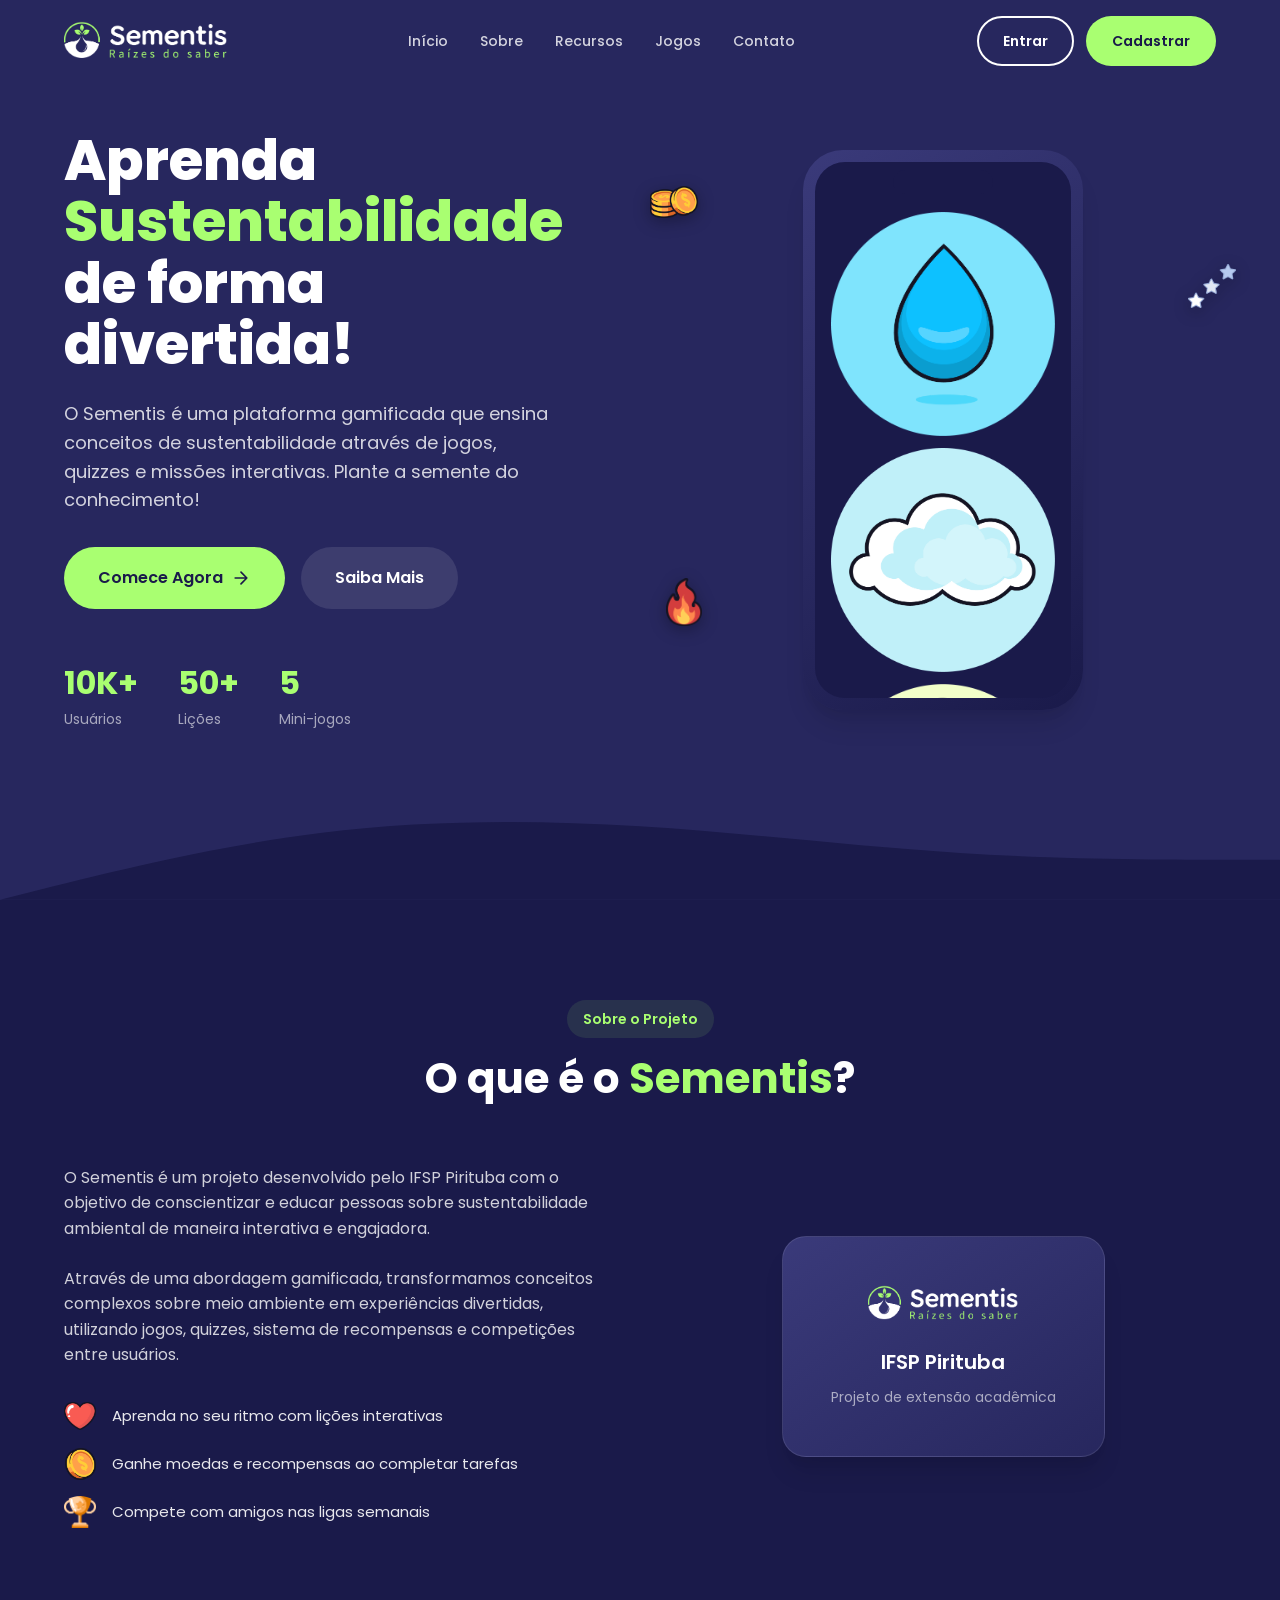
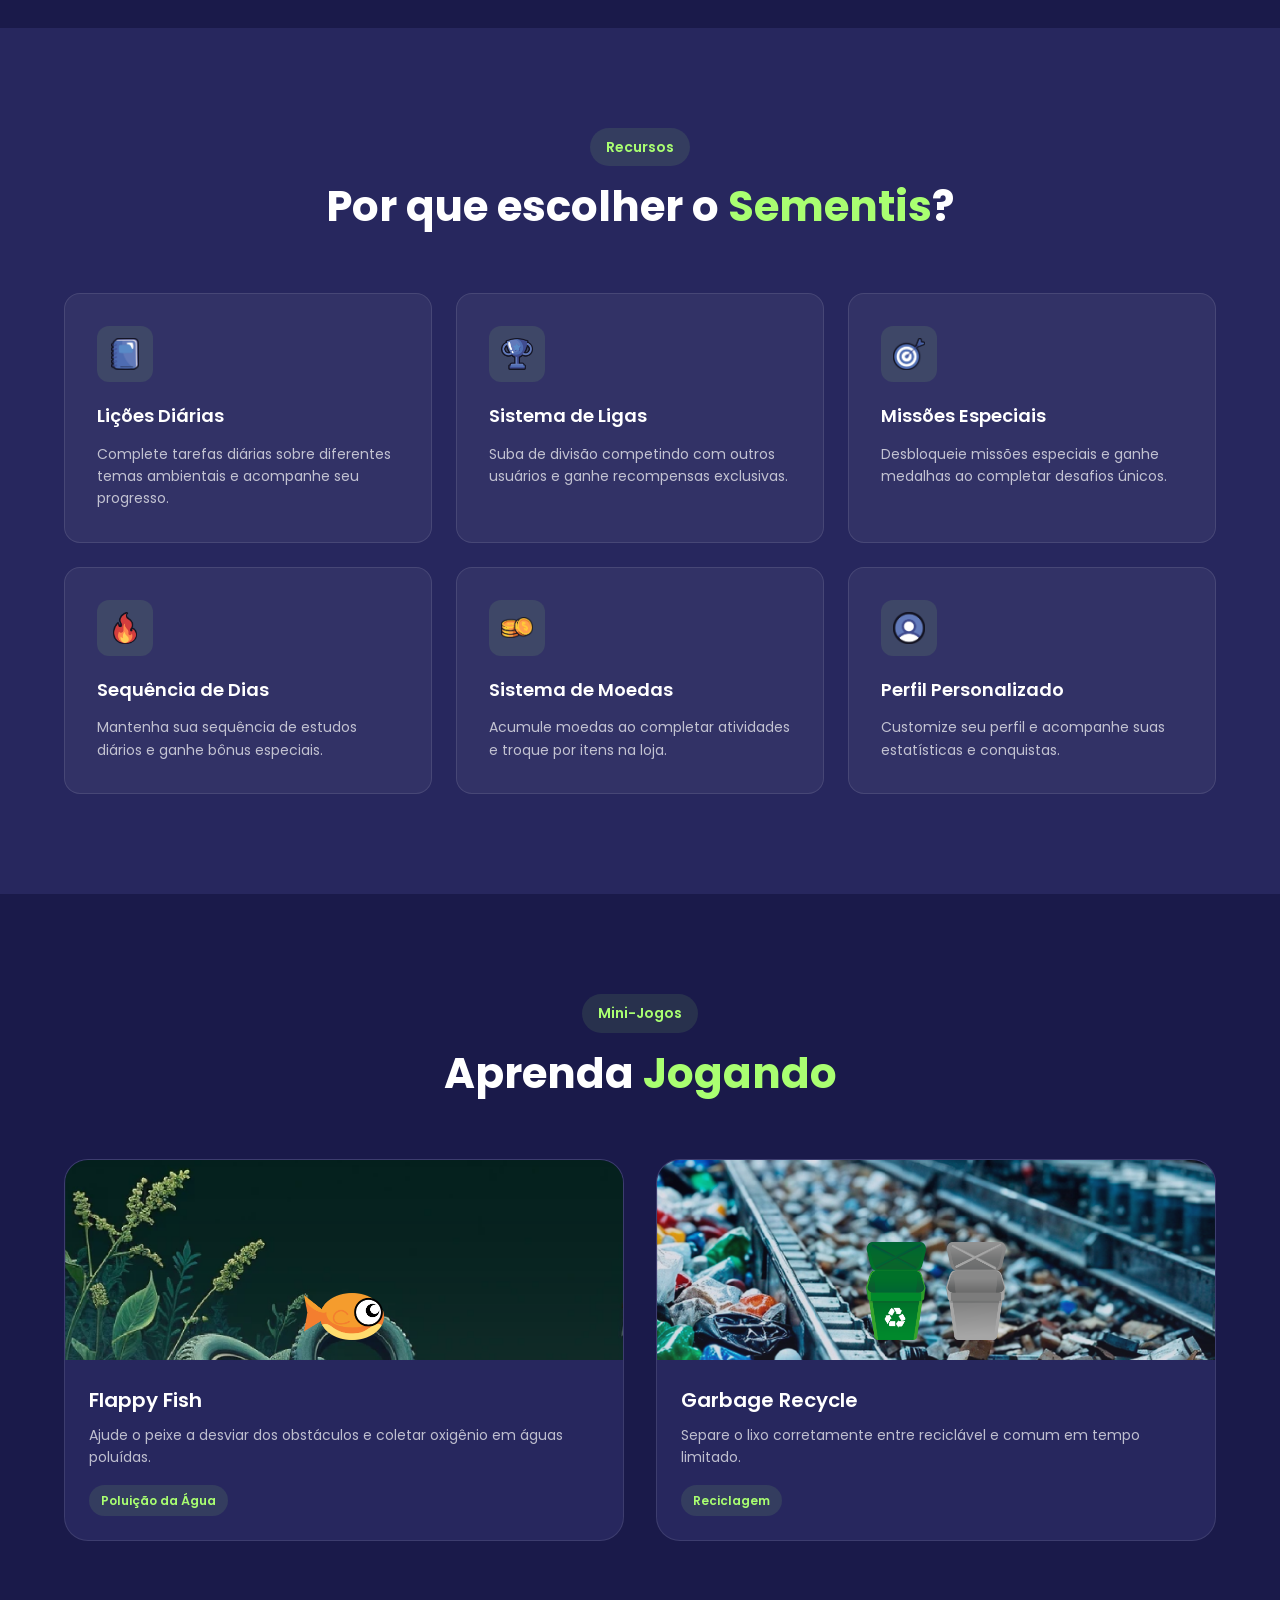
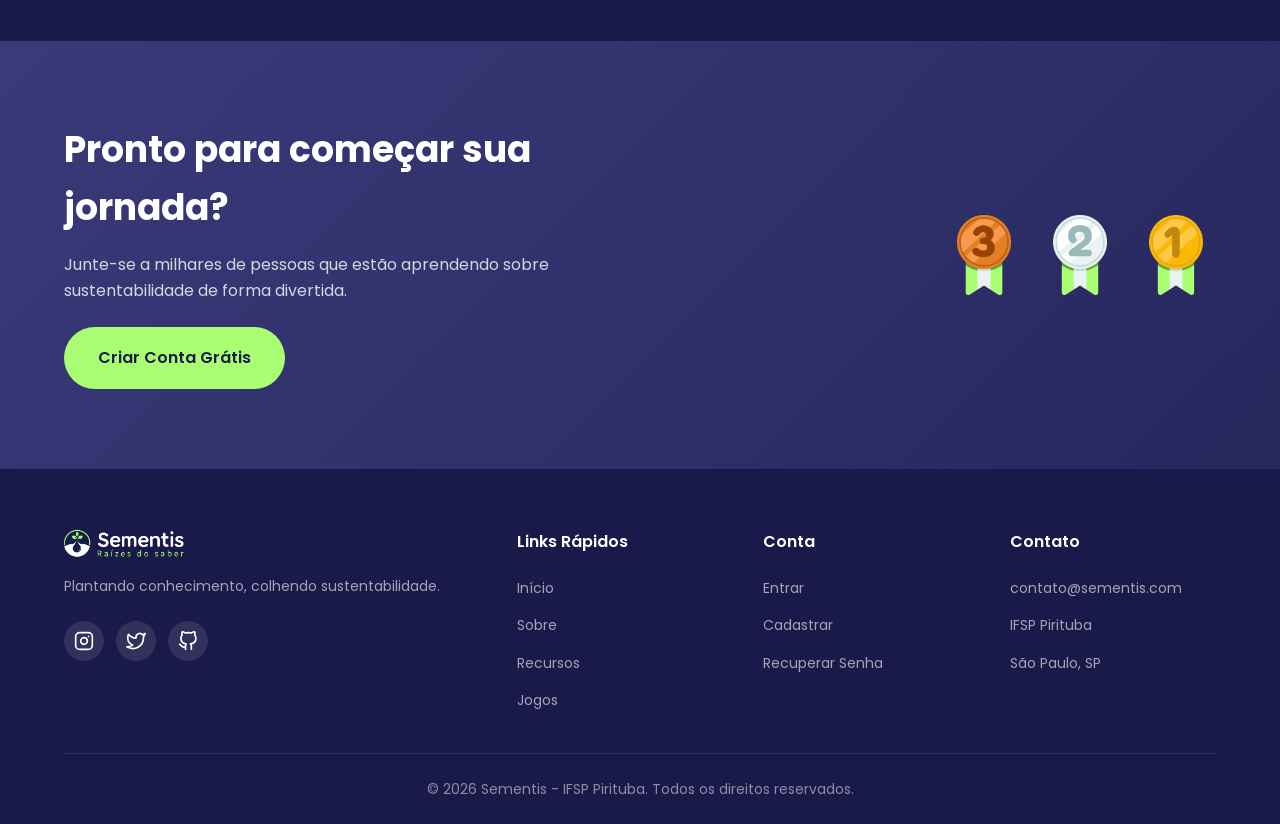
==== index.html @ 4f3d4f94 "Initial commit: Adiciona todos os arquivos do projeto Sementis" ====
<!DOCTYPE html>
<html lang="pt-BR">
<head>
    <meta charset="UTF-8">
    <meta name="viewport" content="width=device-width, initial-scale=1.0">
    <title>Sementis - Aprenda sobre Sustentabilidade</title>
    <link rel="stylesheet" href="css/styles.css">
    <link rel="stylesheet" href="css/landing.css">
    <link href="https://fonts.googleapis.com/css2?family=Poppins:wght@300;400;500;600;700;800&display=swap" rel="stylesheet">
</head>
<body>
    <!-- Header -->
    <header class="header">
        <nav class="nav container">
            <div class="nav__logo">
                <img src="assets/brand/logo_sementis_branco.png" alt="Sementis Logo" class="nav__logo-img">
            </div>
            <ul class="nav__menu" id="navMenu">
                <li><a href="#home" class="nav__link">Início</a></li>
                <li><a href="#about" class="nav__link">Sobre</a></li>
                <li><a href="#features" class="nav__link">Recursos</a></li>
                <li><a href="#games" class="nav__link">Jogos</a></li>
                <li><a href="#contact" class="nav__link">Contato</a></li>
            </ul>
            <div class="nav__actions">
                <a href="login.html" class="btn btn--outline">Entrar</a>
                <a href="login.html#register" class="btn btn--primary">Cadastrar</a>
            </div>
            <button class="nav__toggle" id="navToggle">
                <span></span>
                <span></span>
                <span></span>
            </button>
        </nav>
    </header>

    <!-- Hero Section -->
    <section class="hero" id="home">
        <div class="hero__container container">
            <div class="hero__content">
                <h1 class="hero__title">
                    Aprenda <span class="highlight">Sustentabilidade</span> de forma divertida!
                </h1>
                <p class="hero__description">
                    O Sementis é uma plataforma gamificada que ensina conceitos de sustentabilidade 
                    através de jogos, quizzes e missões interativas. Plante a semente do conhecimento!
                </p>
                <div class="hero__buttons">
                    <a href="login.html#register" class="btn btn--primary btn--large">
                        Comece Agora
                        <svg xmlns="http://www.w3.org/2000/svg" width="20" height="20" viewBox="0 0 24 24" fill="none" stroke="currentColor" stroke-width="2" stroke-linecap="round" stroke-linejoin="round">
                            <path d="M5 12h14M12 5l7 7-7 7"/>
                        </svg>
                    </a>
                    <a href="#about" class="btn btn--ghost btn--large">Saiba Mais</a>
                </div>
                <div class="hero__stats">
                    <div class="stat">
                        <span class="stat__number">10K+</span>
                        <span class="stat__label">Usuários</span>
                    </div>
                    <div class="stat">
                        <span class="stat__number">50+</span>
                        <span class="stat__label">Lições</span>
                    </div>
                    <div class="stat">
                        <span class="stat__number">5</span>
                        <span class="stat__label">Mini-jogos</span>
                    </div>
                </div>
            </div>
            <div class="hero__image">
                <div class="hero__phone">
                    <div class="phone__screen">
                        <img src="assets/tarefas/tarefa_agua.png" alt="Tarefa Água" class="phone__task">
                        <img src="assets/tarefas/tarefa_clima.png" alt="Tarefa Clima" class="phone__task">
                        <img src="assets/tarefas/tarefa_basico1.png" alt="Tarefa Básico" class="phone__task">
                    </div>
                </div>
                <div class="hero__floating">
                    <img src="assets/icons/icone_moeda.png" alt="Moeda" class="floating-icon floating-icon--1">
                    <img src="assets/icons/icone_experiencia_prata.png" alt="XP" class="floating-icon floating-icon--2">
                    <img src="assets/icons/icone_sequencia_fogo.png" alt="Streak" class="floating-icon floating-icon--3">
                </div>
            </div>
        </div>
        <div class="hero__wave">
            <svg viewBox="0 0 1440 120" fill="none" xmlns="http://www.w3.org/2000/svg">
                <path d="M0 120L60 105C120 90 240 60 360 45C480 30 600 30 720 37.5C840 45 960 60 1080 67.5C1200 75 1320 75 1380 75L1440 75V120H1380C1320 120 1200 120 1080 120C960 120 840 120 720 120C600 120 480 120 360 120C240 120 120 120 60 120H0Z" fill="#1a1a4a"/>
            </svg>
        </div>
    </section>

    <!-- About Section -->
    <section class="about" id="about">
        <div class="container">
            <div class="section__header">
                <span class="section__tag">Sobre o Projeto</span>
                <h2 class="section__title">O que é o <span class="highlight">Sementis</span>?</h2>
            </div>
            <div class="about__content">
                <div class="about__text">
                    <p>
                        O Sementis é um projeto desenvolvido pelo IFSP Pirituba com o objetivo de 
                        conscientizar e educar pessoas sobre sustentabilidade ambiental de maneira 
                        interativa e engajadora.
                    </p>
                    <p>
                        Através de uma abordagem gamificada, transformamos conceitos complexos sobre 
                        meio ambiente em experiências divertidas, utilizando jogos, quizzes, sistema 
                        de recompensas e competições entre usuários.
                    </p>
                    <ul class="about__list">
                        <li>
                            <img src="assets/icons/icone_vida.png" alt="✓" class="about__icon">
                            <span>Aprenda no seu ritmo com lições interativas</span>
                        </li>
                        <li>
                            <img src="assets/icons/icone_moeda_unica.png" alt="✓" class="about__icon">
                            <span>Ganhe moedas e recompensas ao completar tarefas</span>
                        </li>
                        <li>
                            <img src="assets/ligas/liga_trofeu_bronze.png" alt="✓" class="about__icon">
                            <span>Compete com amigos nas ligas semanais</span>
                        </li>
                    </ul>
                </div>
                <div class="about__image">
                    <div class="about__card">
                        <img src="assets/brand/logo_sementis_branco.png" alt="Sementis" class="about__logo">
                        <h3>IFSP Pirituba</h3>
                        <p>Projeto de extensão acadêmica</p>
                    </div>
                </div>
            </div>
        </div>
    </section>

    <!-- Features Section -->
    <section class="features" id="features">
        <div class="container">
            <div class="section__header">
                <span class="section__tag">Recursos</span>
                <h2 class="section__title">Por que escolher o <span class="highlight">Sementis</span>?</h2>
            </div>
            <div class="features__grid">
                <div class="feature-card">
                    <div class="feature-card__icon">
                        <img src="assets/icons/menu_rodape_tarefa.png" alt="Tarefas">
                    </div>
                    <h3 class="feature-card__title">Lições Diárias</h3>
                    <p class="feature-card__description">
                        Complete tarefas diárias sobre diferentes temas ambientais e acompanhe seu progresso.
                    </p>
                </div>
                <div class="feature-card">
                    <div class="feature-card__icon">
                        <img src="assets/icons/menu_rodape_trofeu_liga.png" alt="Liga">
                    </div>
                    <h3 class="feature-card__title">Sistema de Ligas</h3>
                    <p class="feature-card__description">
                        Suba de divisão competindo com outros usuários e ganhe recompensas exclusivas.
                    </p>
                </div>
                <div class="feature-card">
                    <div class="feature-card__icon">
                        <img src="assets/icons/menu_rodape_alvo.png" alt="Missões">
                    </div>
                    <h3 class="feature-card__title">Missões Especiais</h3>
                    <p class="feature-card__description">
                        Desbloqueie missões especiais e ganhe medalhas ao completar desafios únicos.
                    </p>
                </div>
                <div class="feature-card">
                    <div class="feature-card__icon">
                        <img src="assets/icons/icone_sequencia_fogo.png" alt="Sequência">
                    </div>
                    <h3 class="feature-card__title">Sequência de Dias</h3>
                    <p class="feature-card__description">
                        Mantenha sua sequência de estudos diários e ganhe bônus especiais.
                    </p>
                </div>
                <div class="feature-card">
                    <div class="feature-card__icon">
                        <img src="assets/icons/icone_moeda.png" alt="Moedas">
                    </div>
                    <h3 class="feature-card__title">Sistema de Moedas</h3>
                    <p class="feature-card__description">
                        Acumule moedas ao completar atividades e troque por itens na loja.
                    </p>
                </div>
                <div class="feature-card">
                    <div class="feature-card__icon">
                        <img src="assets/icons/menu_rodape_usuario.png" alt="Perfil">
                    </div>
                    <h3 class="feature-card__title">Perfil Personalizado</h3>
                    <p class="feature-card__description">
                        Customize seu perfil e acompanhe suas estatísticas e conquistas.
                    </p>
                </div>
            </div>
        </div>
    </section>

    <!-- Games Section -->
    <section class="games" id="games">
        <div class="container">
            <div class="section__header">
                <span class="section__tag">Mini-Jogos</span>
                <h2 class="section__title">Aprenda <span class="highlight">Jogando</span></h2>
            </div>
            <div class="games__grid">
                <div class="game-card">
                    <div class="game-card__image">
                        <img src="assets/jogos/flappy-fish/jogo_flappy_fish_background.png" alt="Flappy Fish Background" class="game-card__bg">
                        <img src="assets/jogos/flappy-fish/jogo_flappy_fish_peixe.png" alt="Flappy Fish" class="game-card__character">
                    </div>
                    <div class="game-card__content">
                        <h3 class="game-card__title">Flappy Fish</h3>
                        <p class="game-card__description">
                            Ajude o peixe a desviar dos obstáculos e coletar oxigênio em águas poluídas.
                        </p>
                        <span class="game-card__tag">Poluição da Água</span>
                    </div>
                </div>
                <div class="game-card">
                    <div class="game-card__image">
                        <img src="assets/jogos/garbage-recycle/jogo_garbage_recycle_background.png" alt="Garbage Recycle Background" class="game-card__bg">
                        <div class="game-card__items">
                            <img src="assets/jogos/garbage-recycle/jogo_garbage_recycle_cesto_lixo_reciclavel.png" alt="Lixeira Reciclável" class="game-card__bin">
                            <img src="assets/jogos/garbage-recycle/jogo_garbage_recycle_cesto_lixo_comum.png" alt="Lixeira Comum" class="game-card__bin">
                        </div>
                    </div>
                    <div class="game-card__content">
                        <h3 class="game-card__title">Garbage Recycle</h3>
                        <p class="game-card__description">
                            Separe o lixo corretamente entre reciclável e comum em tempo limitado.
                        </p>
                        <span class="game-card__tag">Reciclagem</span>
                    </div>
                </div>
            </div>
        </div>
    </section>

    <!-- CTA Section -->
    <section class="cta">
        <div class="container">
            <div class="cta__content">
                <h2 class="cta__title">Pronto para começar sua jornada?</h2>
                <p class="cta__description">
                    Junte-se a milhares de pessoas que estão aprendendo sobre sustentabilidade de forma divertida.
                </p>
                <a href="login.html#register" class="btn btn--primary btn--large">
                    Criar Conta Grátis
                </a>
            </div>
            <div class="cta__badges">
                <img src="assets/ligas/liga_medalha_bronze.png" alt="Bronze" class="cta__badge">
                <img src="assets/ligas/liga_medalha_prata.png" alt="Prata" class="cta__badge">
                <img src="assets/ligas/liga_medalha_ouro.png" alt="Ouro" class="cta__badge">
            </div>
        </div>
    </section>

    <!-- Footer -->
    <footer class="footer" id="contact">
        <div class="container">
            <div class="footer__grid">
                <div class="footer__brand">
                    <img src="assets/brand/logo_sementis_branco.png" alt="Sementis" class="footer__logo">
                    <p class="footer__description">
                        Plantando conhecimento, colhendo sustentabilidade.
                    </p>
                    <div class="footer__social">
                        <a href="#" class="social-link" aria-label="Instagram">
                            <svg xmlns="http://www.w3.org/2000/svg" width="20" height="20" viewBox="0 0 24 24" fill="none" stroke="currentColor" stroke-width="2" stroke-linecap="round" stroke-linejoin="round">
                                <rect x="2" y="2" width="20" height="20" rx="5" ry="5"/>
                                <path d="M16 11.37A4 4 0 1 1 12.63 8 4 4 0 0 1 16 11.37z"/>
                                <line x1="17.5" y1="6.5" x2="17.51" y2="6.5"/>
                            </svg>
                        </a>
                        <a href="#" class="social-link" aria-label="Twitter">
                            <svg xmlns="http://www.w3.org/2000/svg" width="20" height="20" viewBox="0 0 24 24" fill="none" stroke="currentColor" stroke-width="2" stroke-linecap="round" stroke-linejoin="round">
                                <path d="M23 3a10.9 10.9 0 0 1-3.14 1.53 4.48 4.48 0 0 0-7.86 3v1A10.66 10.66 0 0 1 3 4s-4 9 5 13a11.64 11.64 0 0 1-7 2c9 5 20 0 20-11.5a4.5 4.5 0 0 0-.08-.83A7.72 7.72 0 0 0 23 3z"/>
                            </svg>
                        </a>
                        <a href="#" class="social-link" aria-label="GitHub">
                            <svg xmlns="http://www.w3.org/2000/svg" width="20" height="20" viewBox="0 0 24 24" fill="none" stroke="currentColor" stroke-width="2" stroke-linecap="round" stroke-linejoin="round">
                                <path d="M9 19c-5 1.5-5-2.5-7-3m14 6v-3.87a3.37 3.37 0 0 0-.94-2.61c3.14-.35 6.44-1.54 6.44-7A5.44 5.44 0 0 0 20 4.77 5.07 5.07 0 0 0 19.91 1S18.73.65 16 2.48a13.38 13.38 0 0 0-7 0C6.27.65 5.09 1 5.09 1A5.07 5.07 0 0 0 5 4.77a5.44 5.44 0 0 0-1.5 3.78c0 5.42 3.3 6.61 6.44 7A3.37 3.37 0 0 0 9 18.13V22"/>
                            </svg>
                        </a>
                    </div>
                </div>
                <div class="footer__links">
                    <h4>Links Rápidos</h4>
                    <ul>
                        <li><a href="#home">Início</a></li>
                        <li><a href="#about">Sobre</a></li>
                        <li><a href="#features">Recursos</a></li>
                        <li><a href="#games">Jogos</a></li>
                    </ul>
                </div>
                <div class="footer__links">
                    <h4>Conta</h4>
                    <ul>
                        <li><a href="login.html">Entrar</a></li>
                        <li><a href="login.html#register">Cadastrar</a></li>
                        <li><a href="#">Recuperar Senha</a></li>
                    </ul>
                </div>
                <div class="footer__links">
                    <h4>Contato</h4>
                    <ul>
                        <li><a href="mailto:contato@sementis.com">contato@sementis.com</a></li>
                        <li><a href="#">IFSP Pirituba</a></li>
                        <li><a href="#">São Paulo, SP</a></li>
                    </ul>
                </div>
            </div>
            <div class="footer__bottom">
                <p>&copy; 2026 Sementis - IFSP Pirituba. Todos os direitos reservados.</p>
            </div>
        </div>
    </footer>

    <script src="js/main.js"></script>
</body>
</html>
---- css/styles.css ----
/* ===== CSS Variables ===== */
:root {
    --color-primary: #27275e;
    --color-primary-dark: #1a1a4a;
    --color-primary-light: #3a3a7a;
    --color-accent: #a9ff71;
    --color-accent-dark: #8ce05a;
    --color-accent-light: #c4ff9e;
    
    --color-white: #ffffff;
    --color-gray-100: #f7f7f9;
    --color-gray-200: #e9e9ed;
    --color-gray-300: #d1d1d9;
    --color-gray-400: #9999a5;
    --color-gray-500: #6b6b78;
    --color-gray-600: #4a4a55;
    --color-gray-700: #2d2d35;
    --color-black: #0a0a0f;
    
    --color-success: #10b981;
    --color-warning: #f59e0b;
    --color-error: #ef4444;
    
    --font-family: 'Poppins', -apple-system, BlinkMacSystemFont, 'Segoe UI', Roboto, sans-serif;
    
    --shadow-sm: 0 1px 2px rgba(0, 0, 0, 0.05);
    --shadow-md: 0 4px 6px -1px rgba(0, 0, 0, 0.1), 0 2px 4px -1px rgba(0, 0, 0, 0.06);
    --shadow-lg: 0 10px 15px -3px rgba(0, 0, 0, 0.1), 0 4px 6px -2px rgba(0, 0, 0, 0.05);
    --shadow-xl: 0 20px 25px -5px rgba(0, 0, 0, 0.1), 0 10px 10px -5px rgba(0, 0, 0, 0.04);
    --shadow-glow: 0 0 20px rgba(169, 255, 113, 0.3);
    
    --radius-sm: 8px;
    --radius-md: 12px;
    --radius-lg: 16px;
    --radius-xl: 24px;
    --radius-full: 9999px;
    
    --transition-fast: 150ms ease;
    --transition-base: 300ms ease;
    --transition-slow: 500ms ease;
}

/* ===== Reset & Base ===== */
*,
*::before,
*::after {
    margin: 0;
    padding: 0;
    box-sizing: border-box;
}

html {
    scroll-behavior: smooth;
}

body {
    font-family: var(--font-family);
    font-size: 16px;
    line-height: 1.6;
    color: var(--color-white);
    background-color: var(--color-primary);
    -webkit-font-smoothing: antialiased;
    -moz-osx-font-smoothing: grayscale;
}

img {
    max-width: 100%;
    height: auto;
    display: block;
}

a {
    text-decoration: none;
    color: inherit;
    transition: color var(--transition-fast);
}

ul {
    list-style: none;
}

button {
    font-family: inherit;
    cursor: pointer;
    border: none;
    background: none;
}

input {
    font-family: inherit;
    border: none;
    outline: none;
}

/* ===== Container ===== */
.container {
    width: 100%;
    max-width: 1200px;
    margin: 0 auto;
    padding: 0 24px;
}

/* ===== Buttons ===== */
.btn {
    display: inline-flex;
    align-items: center;
    justify-content: center;
    gap: 8px;
    padding: 12px 24px;
    font-size: 14px;
    font-weight: 600;
    border-radius: var(--radius-full);
    transition: all var(--transition-base);
    cursor: pointer;
    border: 2px solid transparent;
}

.btn--primary {
    background: var(--color-accent);
    color: var(--color-primary-dark);
}

.btn--primary:hover {
    background: var(--color-accent-dark);
    box-shadow: var(--shadow-glow);
    transform: translateY(-2px);
}

.btn--outline {
    background: transparent;
    border-color: var(--color-white);
    color: var(--color-white);
}

.btn--outline:hover {
    background: var(--color-white);
    color: var(--color-primary);
}

.btn--ghost {
    background: rgba(255, 255, 255, 0.1);
    color: var(--color-white);
    border-color: transparent;
}

.btn--ghost:hover {
    background: rgba(255, 255, 255, 0.2);
}

.btn--large {
    padding: 16px 32px;
    font-size: 16px;
}

.btn--full {
    width: 100%;
}

/* ===== Section Styling ===== */
.section__header {
    text-align: center;
    margin-bottom: 60px;
}

.section__tag {
    display: inline-block;
    padding: 8px 16px;
    background: rgba(169, 255, 113, 0.1);
    color: var(--color-accent);
    font-size: 14px;
    font-weight: 600;
    border-radius: var(--radius-full);
    margin-bottom: 16px;
}

.section__title {
    font-size: clamp(28px, 5vw, 42px);
    font-weight: 700;
    line-height: 1.2;
}

.highlight {
    color: var(--color-accent);
}

/* ===== Animations ===== */
@keyframes float {
    0%, 100% {
        transform: translateY(0);
    }
    50% {
        transform: translateY(-10px);
    }
}

@keyframes pulse {
    0%, 100% {
        opacity: 1;
    }
    50% {
        opacity: 0.5;
    }
}

@keyframes slideUp {
    from {
        opacity: 0;
        transform: translateY(30px);
    }
    to {
        opacity: 1;
        transform: translateY(0);
    }
}

@keyframes fadeIn {
    from {
        opacity: 0;
    }
    to {
        opacity: 1;
    }
}

/* ===== Scrollbar ===== */
::-webkit-scrollbar {
    width: 8px;
}

::-webkit-scrollbar-track {
    background: var(--color-primary-dark);
}

::-webkit-scrollbar-thumb {
    background: var(--color-primary-light);
    border-radius: var(--radius-full);
}

::-webkit-scrollbar-thumb:hover {
    background: var(--color-gray-500);
}
---- css/landing.css ----
/* ===== Header & Navigation ===== */
.header {
    position: fixed;
    top: 0;
    left: 0;
    right: 0;
    z-index: 1000;
    padding: 16px 0;
    transition: all var(--transition-base);
}

.header.scrolled {
    background: rgba(39, 39, 94, 0.95);
    backdrop-filter: blur(10px);
    box-shadow: var(--shadow-lg);
}

.nav {
    display: flex;
    align-items: center;
    justify-content: space-between;
}

.nav__logo-img {
    height: 40px;
    width: auto;
}

.nav__menu {
    display: flex;
    align-items: center;
    gap: 32px;
}

.nav__link {
    font-size: 14px;
    font-weight: 500;
    color: rgba(255, 255, 255, 0.8);
    position: relative;
}

.nav__link::after {
    content: '';
    position: absolute;
    bottom: -4px;
    left: 0;
    width: 0;
    height: 2px;
    background: var(--color-accent);
    transition: width var(--transition-base);
}

.nav__link:hover {
    color: var(--color-white);
}

.nav__link:hover::after {
    width: 100%;
}

.nav__actions {
    display: flex;
    align-items: center;
    gap: 12px;
}

.nav__toggle {
    display: none;
    flex-direction: column;
    gap: 5px;
    padding: 8px;
}

.nav__toggle span {
    display: block;
    width: 24px;
    height: 2px;
    background: var(--color-white);
    transition: all var(--transition-base);
}

/* ===== Hero Section ===== */
.hero {
    min-height: 100vh;
    display: flex;
    align-items: center;
    padding-top: 100px;
    padding-bottom: 140px;
    position: relative;
    overflow: hidden;
}

.hero__container {
    display: grid;
    grid-template-columns: 1fr 1fr;
    gap: 60px;
    align-items: center;
    position: relative;
    z-index: 2;
}

.hero__title {
    font-size: clamp(36px, 5vw, 56px);
    font-weight: 800;
    line-height: 1.1;
    margin-bottom: 24px;
}

.hero__description {
    font-size: 18px;
    color: rgba(255, 255, 255, 0.8);
    margin-bottom: 32px;
    max-width: 500px;
}

.hero__buttons {
    display: flex;
    gap: 16px;
    margin-bottom: 48px;
}

.hero__stats {
    display: flex;
    gap: 40px;
}

.stat {
    display: flex;
    flex-direction: column;
}

.stat__number {
    font-size: 32px;
    font-weight: 700;
    color: var(--color-accent);
}

.stat__label {
    font-size: 14px;
    color: rgba(255, 255, 255, 0.6);
}

/* Hero Image/Phone */
.hero__image {
    position: relative;
    display: flex;
    justify-content: center;
}

.hero__phone {
    width: 280px;
    height: 560px;
    background: linear-gradient(145deg, var(--color-primary-light), var(--color-primary-dark));
    border-radius: 40px;
    padding: 12px;
    box-shadow: var(--shadow-xl);
    position: relative;
}

.hero__phone::before {
    content: '';
    position: absolute;
    top: 20px;
    left: 50%;
    transform: translateX(-50%);
    width: 100px;
    height: 24px;
    background: var(--color-primary-dark);
    border-radius: var(--radius-full);
}

.phone__screen {
    width: 100%;
    height: 100%;
    background: var(--color-primary-dark);
    border-radius: 30px;
    overflow: hidden;
    display: flex;
    flex-direction: column;
    gap: 12px;
    padding: 50px 16px 16px;
}

.phone__task {
    width: 100%;
    height: auto;
    border-radius: var(--radius-md);
    animation: slideUp 0.6s ease forwards;
    opacity: 0;
}

.phone__task:nth-child(1) { animation-delay: 0.2s; }
.phone__task:nth-child(2) { animation-delay: 0.4s; }
.phone__task:nth-child(3) { animation-delay: 0.6s; }

/* Floating Icons */
.hero__floating {
    position: absolute;
    inset: 0;
    pointer-events: none;
}

.floating-icon {
    position: absolute;
    width: 48px;
    height: 48px;
    object-fit: contain;
    animation: float 3s ease-in-out infinite;
    filter: drop-shadow(0 4px 8px rgba(0,0,0,0.3));
}

.floating-icon--1 {
    top: 5%;
    left: -20px;
    animation-delay: 0s;
}

.floating-icon--2 {
    top: 20%;
    right: -20px;
    animation-delay: 0.5s;
}

.floating-icon--3 {
    bottom: 15%;
    left: -10px;
    animation-delay: 1s;
}

/* Hero Wave */
.hero__wave {
    position: absolute;
    bottom: 0;
    left: 0;
    right: 0;
    z-index: 1;
}

.hero__wave svg {
    display: block;
    width: 100%;
}

/* ===== About Section ===== */
.about {
    padding: 100px 0;
    background: var(--color-primary-dark);
}

.about__content {
    display: grid;
    grid-template-columns: 1fr 1fr;
    gap: 60px;
    align-items: center;
}

.about__text {
    max-width: 540px;
}

.about__text p {
    color: rgba(255, 255, 255, 0.8);
    margin-bottom: 24px;
    font-size: 16px;
}

.about__list {
    display: flex;
    flex-direction: column;
    gap: 16px;
    margin-top: 32px;
}

.about__list li {
    display: flex;
    align-items: center;
    gap: 16px;
}

.about__icon {
    width: 32px;
    height: 32px;
    object-fit: contain;
}

.about__list span {
    font-size: 15px;
    color: rgba(255, 255, 255, 0.9);
}

.about__image {
    display: flex;
    justify-content: center;
}

.about__card {
    background: linear-gradient(145deg, var(--color-primary-light), var(--color-primary));
    padding: 48px;
    border-radius: var(--radius-xl);
    text-align: center;
    box-shadow: var(--shadow-xl);
    border: 1px solid rgba(255, 255, 255, 0.1);
}

.about__logo {
    width: 150px;
    margin: 0 auto 24px;
}

.about__card h3 {
    font-size: 20px;
    font-weight: 600;
    margin-bottom: 8px;
}

.about__card p {
    color: rgba(255, 255, 255, 0.6);
    font-size: 14px;
}

/* ===== Features Section ===== */
.features {
    padding: 100px 0;
    background: var(--color-primary);
}

.features__grid {
    display: grid;
    grid-template-columns: repeat(3, 1fr);
    gap: 24px;
}

.feature-card {
    background: rgba(255, 255, 255, 0.05);
    border: 1px solid rgba(255, 255, 255, 0.1);
    border-radius: var(--radius-lg);
    padding: 32px;
    transition: all var(--transition-base);
}

.feature-card:hover {
    background: rgba(255, 255, 255, 0.08);
    transform: translateY(-5px);
    box-shadow: var(--shadow-lg);
}

.feature-card__icon {
    width: 56px;
    height: 56px;
    background: rgba(169, 255, 113, 0.1);
    border-radius: var(--radius-md);
    display: flex;
    align-items: center;
    justify-content: center;
    margin-bottom: 20px;
}

.feature-card__icon img {
    width: 32px;
    height: 32px;
    object-fit: contain;
}

.feature-card__title {
    font-size: 18px;
    font-weight: 600;
    margin-bottom: 12px;
}

.feature-card__description {
    font-size: 14px;
    color: rgba(255, 255, 255, 0.7);
    line-height: 1.6;
}

/* ===== Games Section ===== */
.games {
    padding: 100px 0;
    background: var(--color-primary-dark);
}

.games__grid {
    display: grid;
    grid-template-columns: repeat(2, 1fr);
    gap: 32px;
}

.game-card {
    background: var(--color-primary);
    border-radius: var(--radius-xl);
    overflow: hidden;
    transition: all var(--transition-base);
    border: 1px solid rgba(255, 255, 255, 0.1);
}

.game-card:hover {
    transform: translateY(-5px);
    box-shadow: var(--shadow-xl);
}

.game-card__image {
    position: relative;
    height: 200px;
    overflow: hidden;
}

.game-card__bg {
    width: 100%;
    height: 100%;
    object-fit: cover;
}

.game-card__character {
    position: absolute;
    bottom: 20px;
    left: 50%;
    transform: translateX(-50%);
    width: 80px;
    height: auto;
    animation: float 2s ease-in-out infinite;
}

.game-card__items {
    position: absolute;
    bottom: 20px;
    left: 50%;
    transform: translateX(-50%);
    display: flex;
    gap: 20px;
}

.game-card__bin {
    width: 60px;
    height: auto;
}

.game-card__content {
    padding: 24px;
}

.game-card__title {
    font-size: 20px;
    font-weight: 600;
    margin-bottom: 8px;
}

.game-card__description {
    font-size: 14px;
    color: rgba(255, 255, 255, 0.7);
    margin-bottom: 16px;
}

.game-card__tag {
    display: inline-block;
    padding: 6px 12px;
    background: rgba(169, 255, 113, 0.1);
    color: var(--color-accent);
    font-size: 12px;
    font-weight: 600;
    border-radius: var(--radius-full);
}

/* ===== CTA Section ===== */
.cta {
    padding: 80px 0;
    background: linear-gradient(135deg, var(--color-primary-light), var(--color-primary));
    position: relative;
    overflow: hidden;
}

.cta .container {
    display: flex;
    align-items: center;
    justify-content: space-between;
    gap: 40px;
}

.cta__content {
    max-width: 500px;
}

.cta__title {
    font-size: clamp(24px, 4vw, 36px);
    font-weight: 700;
    margin-bottom: 16px;
}

.cta__description {
    font-size: 16px;
    color: rgba(255, 255, 255, 0.8);
    margin-bottom: 24px;
}

.cta__badges {
    display: flex;
    gap: 16px;
}

.cta__badge {
    width: 80px;
    height: 80px;
    object-fit: contain;
    animation: float 3s ease-in-out infinite;
}

.cta__badge:nth-child(2) { animation-delay: 0.3s; }
.cta__badge:nth-child(3) { animation-delay: 0.6s; }

/* ===== Footer ===== */
.footer {
    padding: 60px 0 24px;
    background: var(--color-primary-dark);
}

.footer__grid {
    display: grid;
    grid-template-columns: 2fr 1fr 1fr 1fr;
    gap: 40px;
    margin-bottom: 40px;
}

.footer__logo {
    width: 120px;
    margin-bottom: 16px;
}

.footer__description {
    color: rgba(255, 255, 255, 0.6);
    font-size: 14px;
    margin-bottom: 24px;
}

.footer__social {
    display: flex;
    gap: 12px;
}

.social-link {
    width: 40px;
    height: 40px;
    background: rgba(255, 255, 255, 0.1);
    border-radius: var(--radius-full);
    display: flex;
    align-items: center;
    justify-content: center;
    transition: all var(--transition-base);
}

.social-link:hover {
    background: var(--color-accent);
    color: var(--color-primary-dark);
}

.footer__links h4 {
    font-size: 16px;
    font-weight: 600;
    margin-bottom: 20px;
}

.footer__links ul {
    display: flex;
    flex-direction: column;
    gap: 12px;
}

.footer__links a {
    font-size: 14px;
    color: rgba(255, 255, 255, 0.6);
    transition: color var(--transition-fast);
}

.footer__links a:hover {
    color: var(--color-accent);
}

.footer__bottom {
    padding-top: 24px;
    border-top: 1px solid rgba(255, 255, 255, 0.1);
    text-align: center;
}

.footer__bottom p {
    font-size: 14px;
    color: rgba(255, 255, 255, 0.5);
}

/* ===== Responsive ===== */
@media (max-width: 1024px) {
    .hero__container {
        grid-template-columns: 1fr;
        text-align: center;
    }

    .hero__content {
        order: 1;
    }

    .hero__image {
        order: 0;
        margin-bottom: 40px;
    }

    .hero__description {
        margin: 0 auto 32px;
    }

    .hero__buttons {
        justify-content: center;
    }

    .hero__stats {
        justify-content: center;
    }

    .about__content {
        grid-template-columns: 1fr;
        text-align: center;
    }

    .about__text {
        max-width: 100%;
    }

    .about__list li {
        justify-content: center;
    }

    .features__grid {
        grid-template-columns: repeat(2, 1fr);
    }

    .footer__grid {
        grid-template-columns: repeat(2, 1fr);
    }
}

@media (max-width: 768px) {
    .nav__menu,
    .nav__actions {
        display: none;
    }

    .nav__toggle {
        display: flex;
    }

    .nav__menu.active {
        display: flex;
        flex-direction: column;
        position: absolute;
        top: 100%;
        left: 0;
        right: 0;
        background: var(--color-primary-dark);
        padding: 24px;
        gap: 16px;
    }

    .nav__actions.active {
        display: flex;
        flex-direction: column;
        position: absolute;
        top: calc(100% + 200px);
        left: 0;
        right: 0;
        background: var(--color-primary-dark);
        padding: 24px;
        gap: 12px;
    }

    .hero__phone {
        width: 240px;
        height: 480px;
    }

    .features__grid {
        grid-template-columns: 1fr;
    }

    .games__grid {
        grid-template-columns: 1fr;
    }

    .cta .container {
        flex-direction: column;
        text-align: center;
    }

    .footer__grid {
        grid-template-columns: 1fr;
        text-align: center;
    }

    .footer__social {
        justify-content: center;
    }
}

@media (max-width: 480px) {
    .hero__buttons {
        flex-direction: column;
    }

    .hero__stats {
        flex-direction: column;
        gap: 24px;
    }

    .hero__phone {
        width: 200px;
        height: 400px;
    }
}
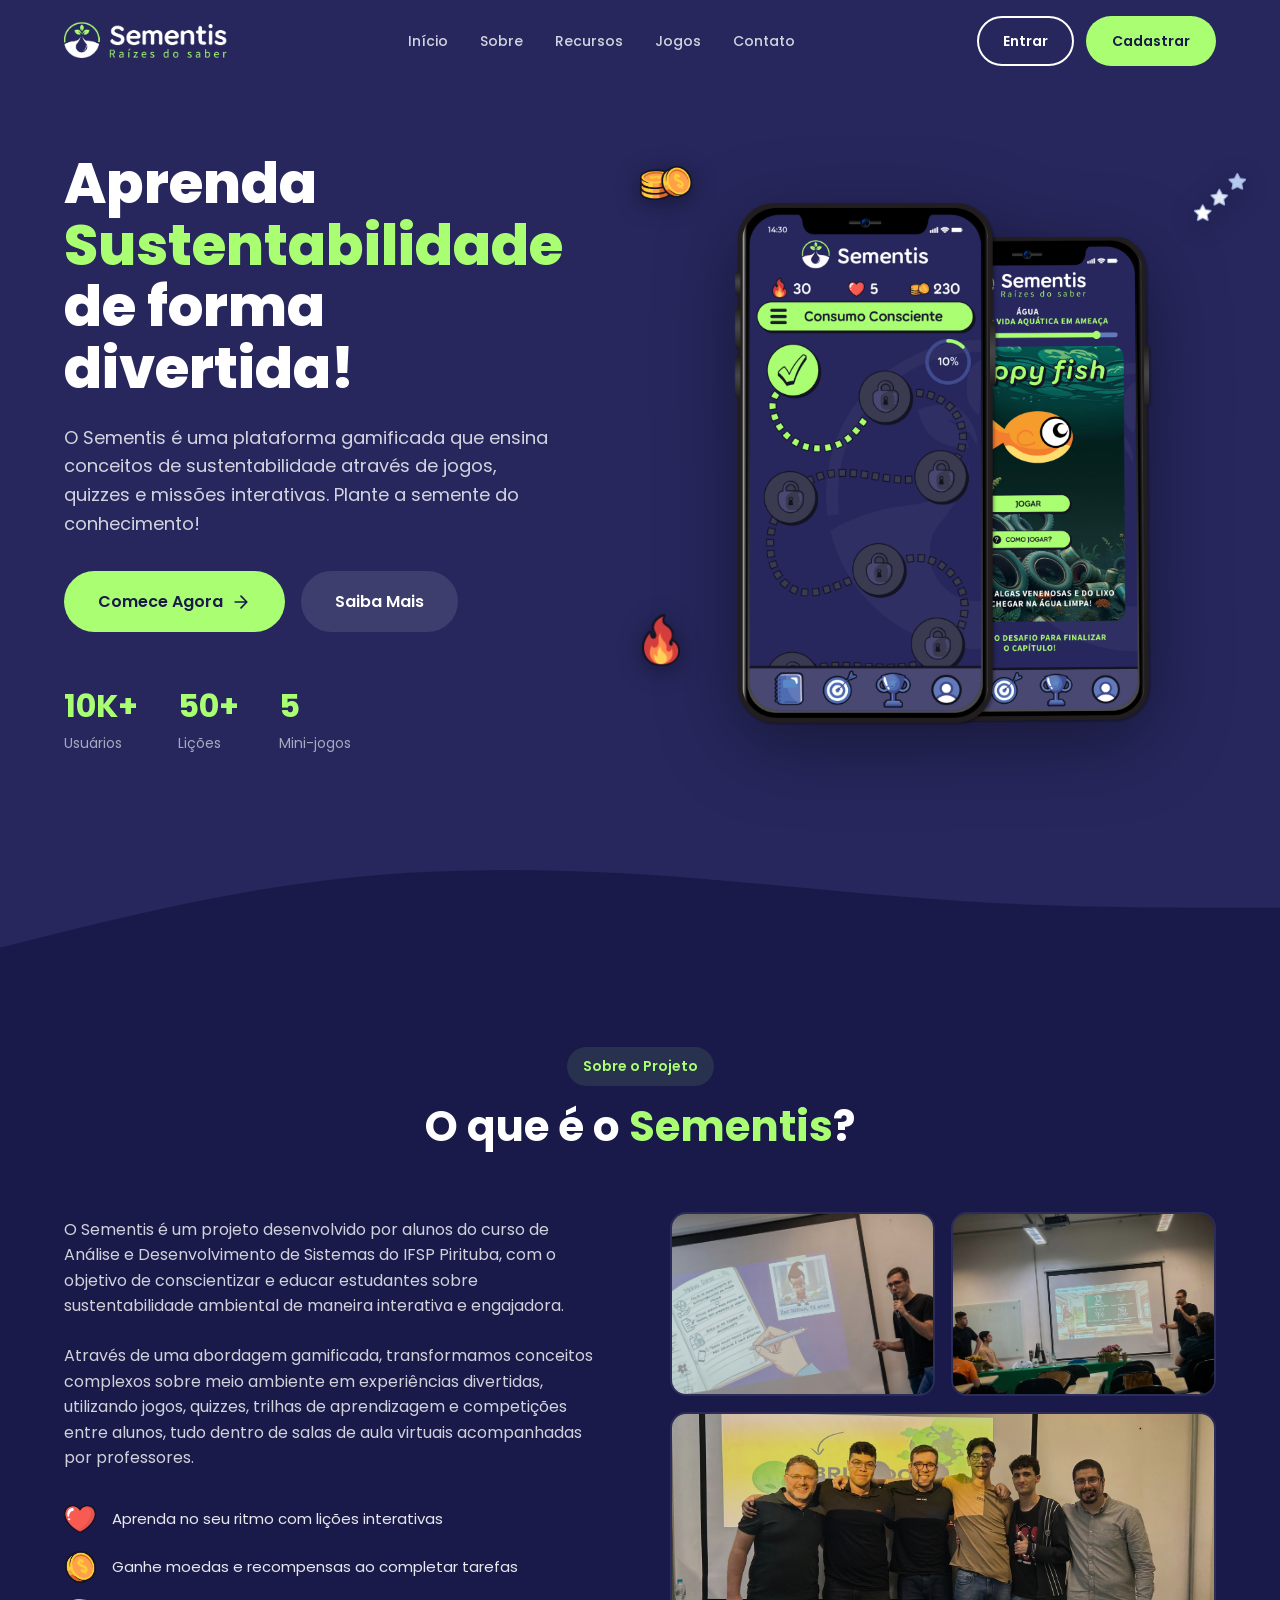
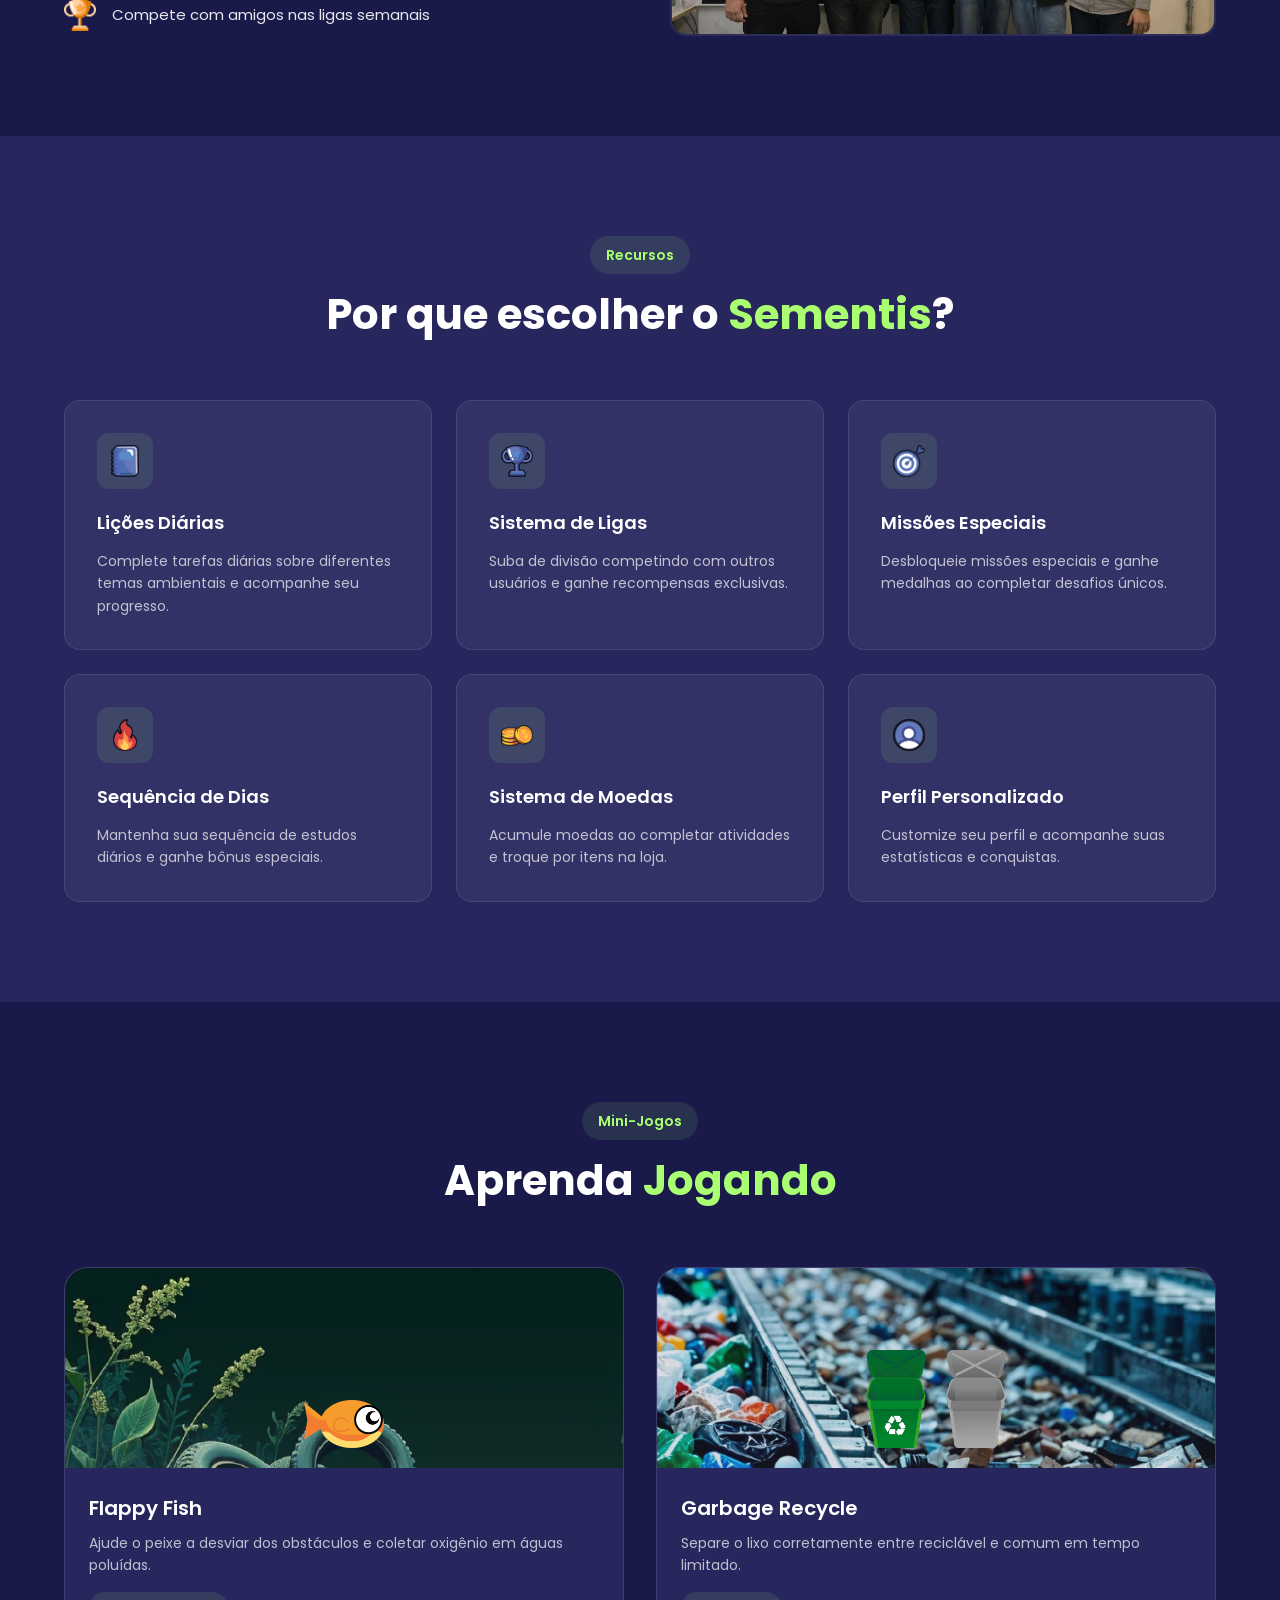
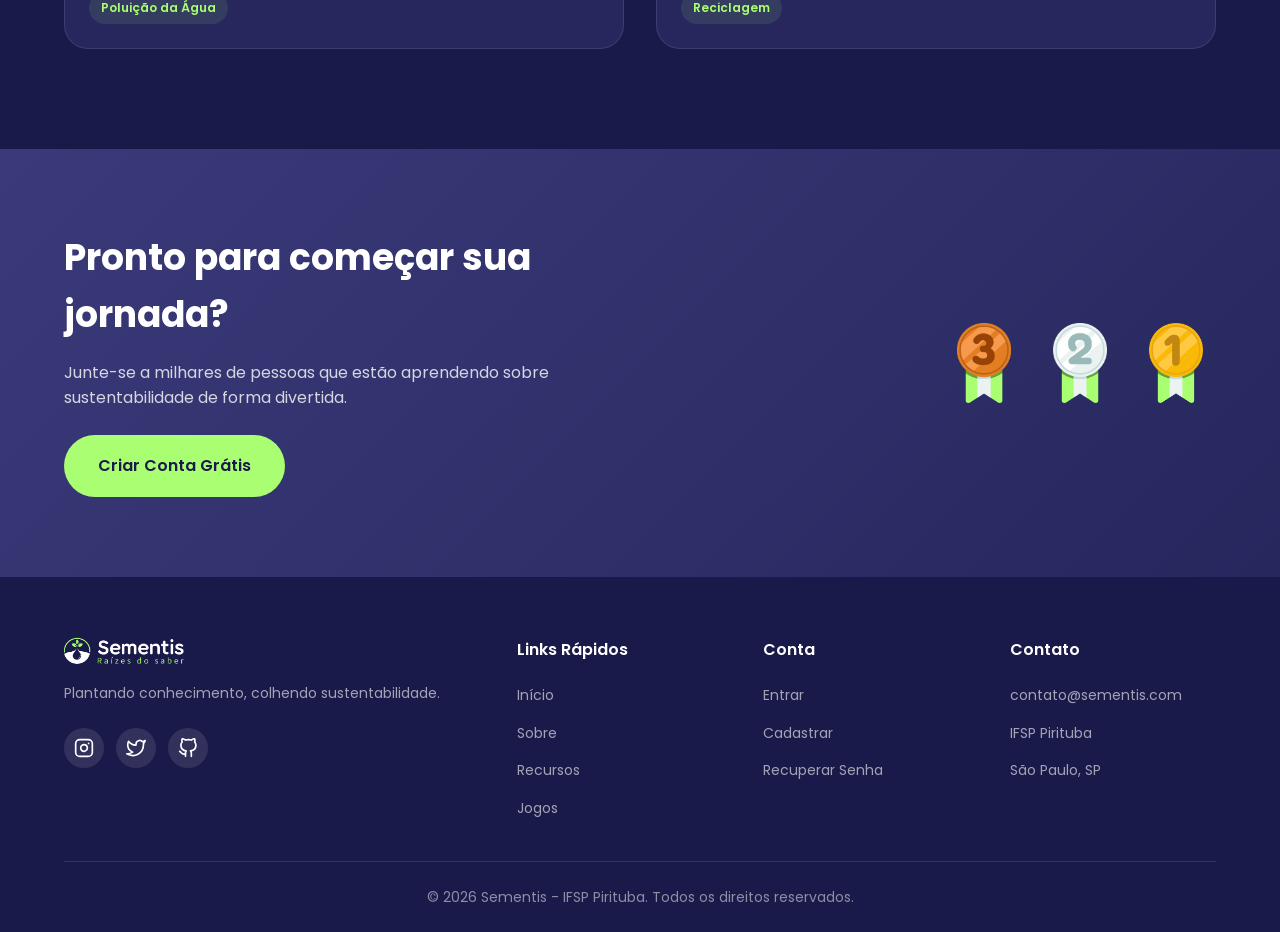
==== commit b17c0629: "Atualiza cadastro com campos idade/tipo usuario, melhora landing page com fotos da equipe e imagem d" ====
--- a/index.html
+++ b/index.html
@@ -70,13 +70,7 @@
                 </div>
             </div>
             <div class="hero__image">
-                <div class="hero__phone">
-                    <div class="phone__screen">
-                        <img src="assets/tarefas/tarefa_agua.png" alt="Tarefa Água" class="phone__task">
-                        <img src="assets/tarefas/tarefa_clima.png" alt="Tarefa Clima" class="phone__task">
-                        <img src="assets/tarefas/tarefa_basico1.png" alt="Tarefa Básico" class="phone__task">
-                    </div>
-                </div>
+                <img src="assets/tela_celular.png" alt="Tela do App Sementis" class="hero__phone-img">
                 <div class="hero__floating">
                     <img src="assets/icons/icone_moeda.png" alt="Moeda" class="floating-icon floating-icon--1">
                     <img src="assets/icons/icone_experiencia_prata.png" alt="XP" class="floating-icon floating-icon--2">
@@ -101,14 +95,16 @@
             <div class="about__content">
                 <div class="about__text">
                     <p>
-                        O Sementis é um projeto desenvolvido pelo IFSP Pirituba com o objetivo de 
-                        conscientizar e educar pessoas sobre sustentabilidade ambiental de maneira 
+                        O Sementis é um projeto desenvolvido por alunos do curso de 
+                        Análise e Desenvolvimento de Sistemas do IFSP Pirituba, com o objetivo de 
+                        conscientizar e educar estudantes sobre sustentabilidade ambiental de maneira 
                         interativa e engajadora.
                     </p>
                     <p>
                         Através de uma abordagem gamificada, transformamos conceitos complexos sobre 
-                        meio ambiente em experiências divertidas, utilizando jogos, quizzes, sistema 
-                        de recompensas e competições entre usuários.
+                        meio ambiente em experiências divertidas, utilizando jogos, quizzes, trilhas de 
+                        aprendizagem e competições entre alunos, tudo dentro de salas de aula virtuais 
+                        acompanhadas por professores.
                     </p>
                     <ul class="about__list">
                         <li>
@@ -125,11 +121,15 @@
                         </li>
                     </ul>
                 </div>
-                <div class="about__image">
-                    <div class="about__card">
-                        <img src="assets/brand/logo_sementis_branco.png" alt="Sementis" class="about__logo">
-                        <h3>IFSP Pirituba</h3>
-                        <p>Projeto de extensão acadêmica</p>
+                <div class="about__photos">
+                    <div class="about__photo about__photo--1">
+                        <img src="assets/presentation/3.jpeg" alt="Equipe Sementis">
+                    </div>
+                    <div class="about__photo about__photo--2">
+                        <img src="assets/presentation/2.jpeg" alt="Equipe Sementis">
+                    </div>
+                    <div class="about__photo about__photo--3">
+                        <img src="assets/presentation/1.jpeg" alt="Equipe Sementis">
                     </div>
                 </div>
             </div>
--- a/css/landing.css
+++ b/css/landing.css
@@ -147,51 +147,29 @@
     justify-content: center;
 }
 
-.hero__phone {
-    width: 280px;
-    height: 560px;
-    background: linear-gradient(145deg, var(--color-primary-light), var(--color-primary-dark));
-    border-radius: 40px;
-    padding: 12px;
-    box-shadow: var(--shadow-xl);
+.hero__phone-img {
+    width: 500px;
+    height: auto;
+    filter: drop-shadow(0 20px 40px rgba(0, 0, 0, 0.4));
+    animation: slideUp 0.6s ease forwards;
     position: relative;
-}
-
-.hero__phone::before {
-    content: '';
-    position: absolute;
-    top: 20px;
-    left: 50%;
-    transform: translateX(-50%);
-    width: 100px;
-    height: 24px;
-    background: var(--color-primary-dark);
-    border-radius: var(--radius-full);
-}
-
-.phone__screen {
-    width: 100%;
-    height: 100%;
-    background: var(--color-primary-dark);
-    border-radius: 30px;
-    overflow: hidden;
-    display: flex;
-    flex-direction: column;
-    gap: 12px;
-    padding: 50px 16px 16px;
-}
-
-.phone__task {
-    width: 100%;
-    height: auto;
-    border-radius: var(--radius-md);
-    animation: slideUp 0.6s ease forwards;
-    opacity: 0;
-}
-
-.phone__task:nth-child(1) { animation-delay: 0.2s; }
-.phone__task:nth-child(2) { animation-delay: 0.4s; }
-.phone__task:nth-child(3) { animation-delay: 0.6s; }
+    z-index: 1;
+    transition: transform 0.4s ease, filter 0.4s ease;
+}
+
+.hero__phone-img:hover {
+    transform: scale(1.05);
+    filter: drop-shadow(0 25px 50px rgba(0, 0, 0, 0.4)) drop-shadow(0 0 40px rgba(169, 255, 113, 0.4));
+    animation: shake 0.5s ease;
+}
+
+@keyframes shake {
+    0%, 100% { transform: scale(1.05) rotate(0deg); }
+    20% { transform: scale(1.05) rotate(-2deg); }
+    40% { transform: scale(1.05) rotate(2deg); }
+    60% { transform: scale(1.05) rotate(-1.5deg); }
+    80% { transform: scale(1.05) rotate(1deg); }
+}
 
 /* Floating Icons */
 .hero__floating {
@@ -202,28 +180,29 @@
 
 .floating-icon {
     position: absolute;
-    width: 48px;
-    height: 48px;
+    width: 52px;
+    height: 52px;
     object-fit: contain;
     animation: float 3s ease-in-out infinite;
-    filter: drop-shadow(0 4px 8px rgba(0,0,0,0.3));
+    filter: drop-shadow(0 4px 12px rgba(0,0,0,0.4));
+    z-index: 2;
 }
 
 .floating-icon--1 {
-    top: 5%;
-    left: -20px;
+    top: 8%;
+    left: -30px;
     animation-delay: 0s;
 }
 
 .floating-icon--2 {
-    top: 20%;
-    right: -20px;
+    top: 10%;
+    right: -30px;
     animation-delay: 0.5s;
 }
 
 .floating-icon--3 {
-    bottom: 15%;
-    left: -10px;
+    bottom: 20%;
+    left: -35px;
     animation-delay: 1s;
 }
 
@@ -288,34 +267,44 @@
     color: rgba(255, 255, 255, 0.9);
 }
 
-.about__image {
-    display: flex;
-    justify-content: center;
-}
-
-.about__card {
-    background: linear-gradient(145deg, var(--color-primary-light), var(--color-primary));
-    padding: 48px;
-    border-radius: var(--radius-xl);
-    text-align: center;
-    box-shadow: var(--shadow-xl);
-    border: 1px solid rgba(255, 255, 255, 0.1);
-}
-
-.about__logo {
-    width: 150px;
-    margin: 0 auto 24px;
-}
-
-.about__card h3 {
-    font-size: 20px;
-    font-weight: 600;
-    margin-bottom: 8px;
-}
-
-.about__card p {
-    color: rgba(255, 255, 255, 0.6);
-    font-size: 14px;
+.about__photos {
+    display: grid;
+    grid-template-columns: 1fr 1fr;
+    grid-template-rows: auto auto;
+    gap: 16px;
+}
+
+.about__photo {
+    border-radius: var(--radius-lg);
+    overflow: hidden;
+    border: 2px solid rgba(255, 255, 255, 0.08);
+    transition: transform 0.4s ease, border-color 0.4s ease;
+}
+
+.about__photo img {
+    width: 100%;
+    height: 100%;
+    object-fit: cover;
+    transition: transform 0.4s ease, filter 0.4s ease;
+    filter: brightness(0.85);
+}
+
+.about__photo:hover {
+    border-color: var(--color-accent);
+    transform: translateY(-4px);
+}
+
+.about__photo:hover img {
+    transform: scale(1.05);
+    filter: brightness(1);
+}
+
+.about__photo--3 {
+    grid-column: 1 / -1;
+}
+
+.about__photo--3 img {
+    max-height: 220px;
 }
 
 /* ===== Features Section ===== */
@@ -668,9 +657,8 @@
         gap: 12px;
     }
 
-    .hero__phone {
-        width: 240px;
-        height: 480px;
+    .hero__phone-img {
+        width: 400px;
     }
 
     .features__grid {
@@ -694,6 +682,14 @@
     .footer__social {
         justify-content: center;
     }
+
+    .about__photos {
+        grid-template-columns: 1fr;
+    }
+
+    .about__photo--3 {
+        grid-column: auto;
+    }
 }
 
 @media (max-width: 480px) {
@@ -706,8 +702,7 @@
         gap: 24px;
     }
 
-    .hero__phone {
-        width: 200px;
-        height: 400px;
-    }
-}
+    .hero__phone-img {
+        width: 300px;
+    }
+}
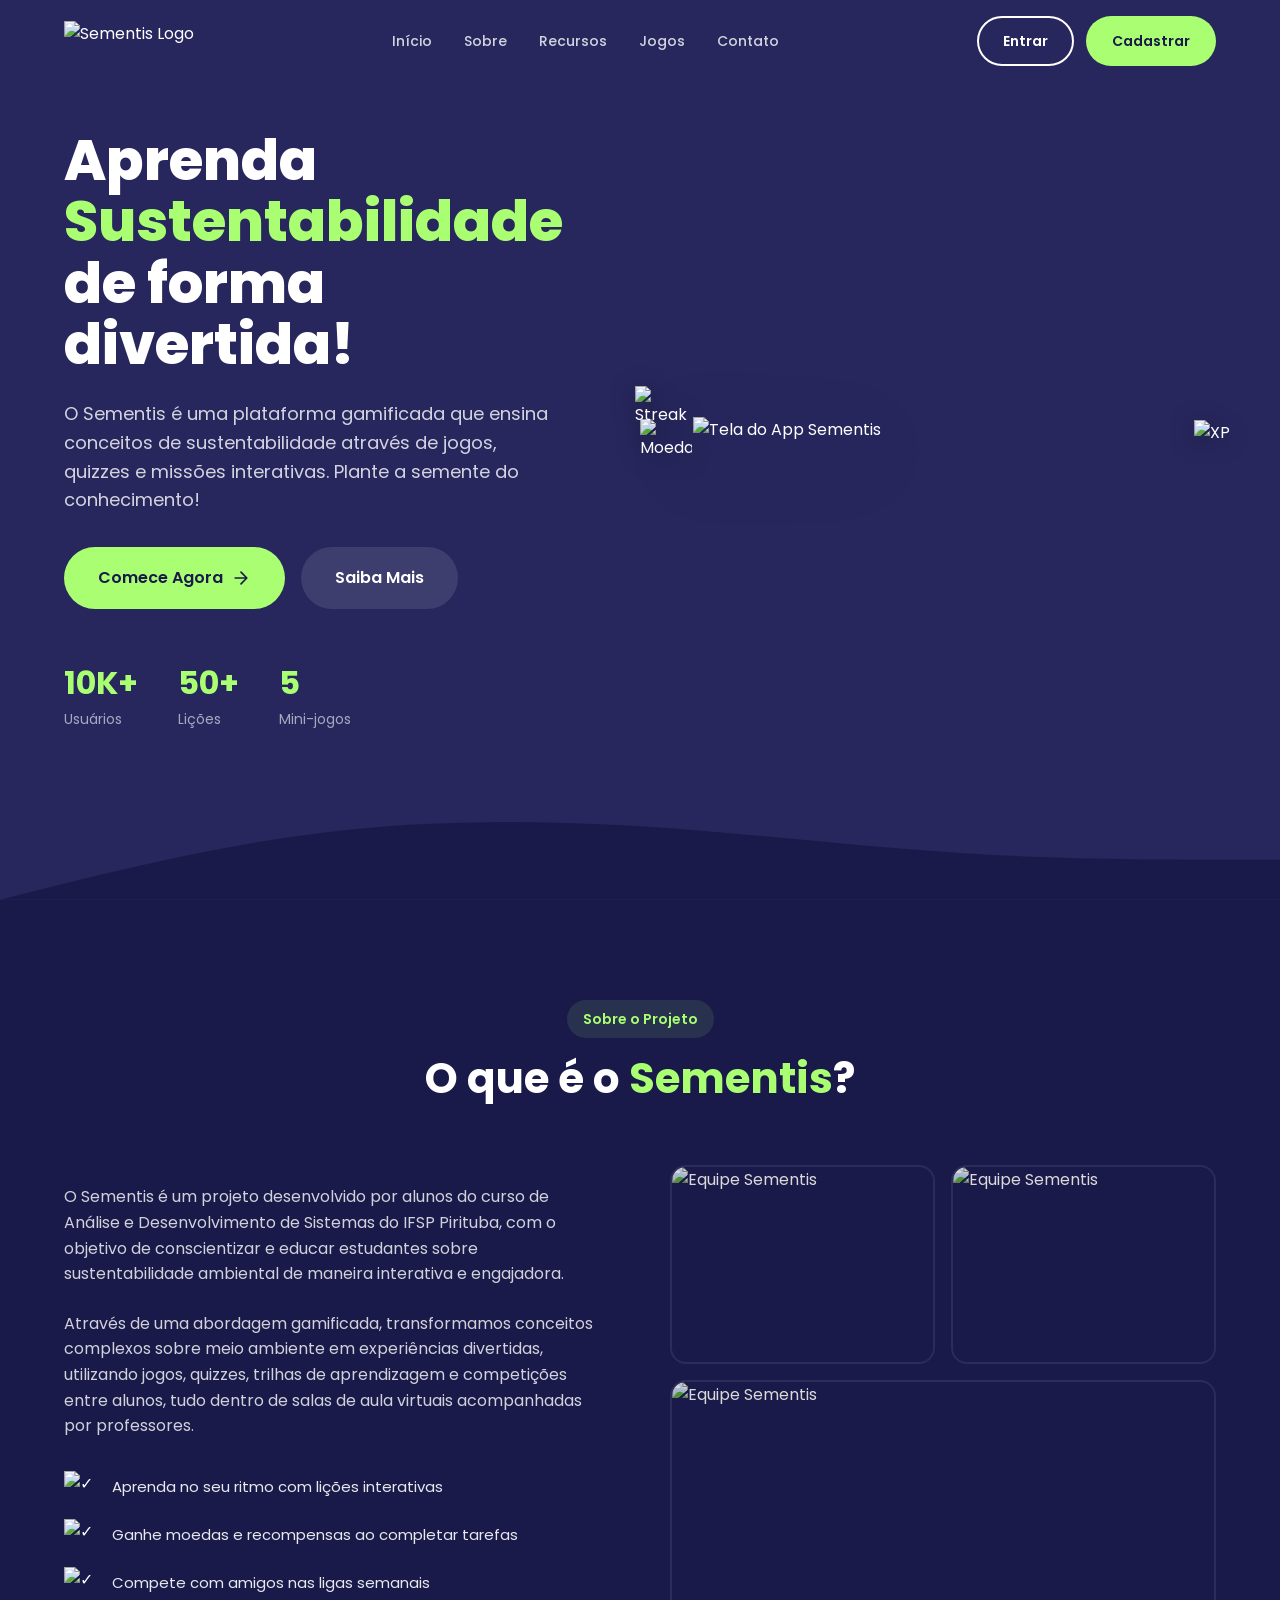
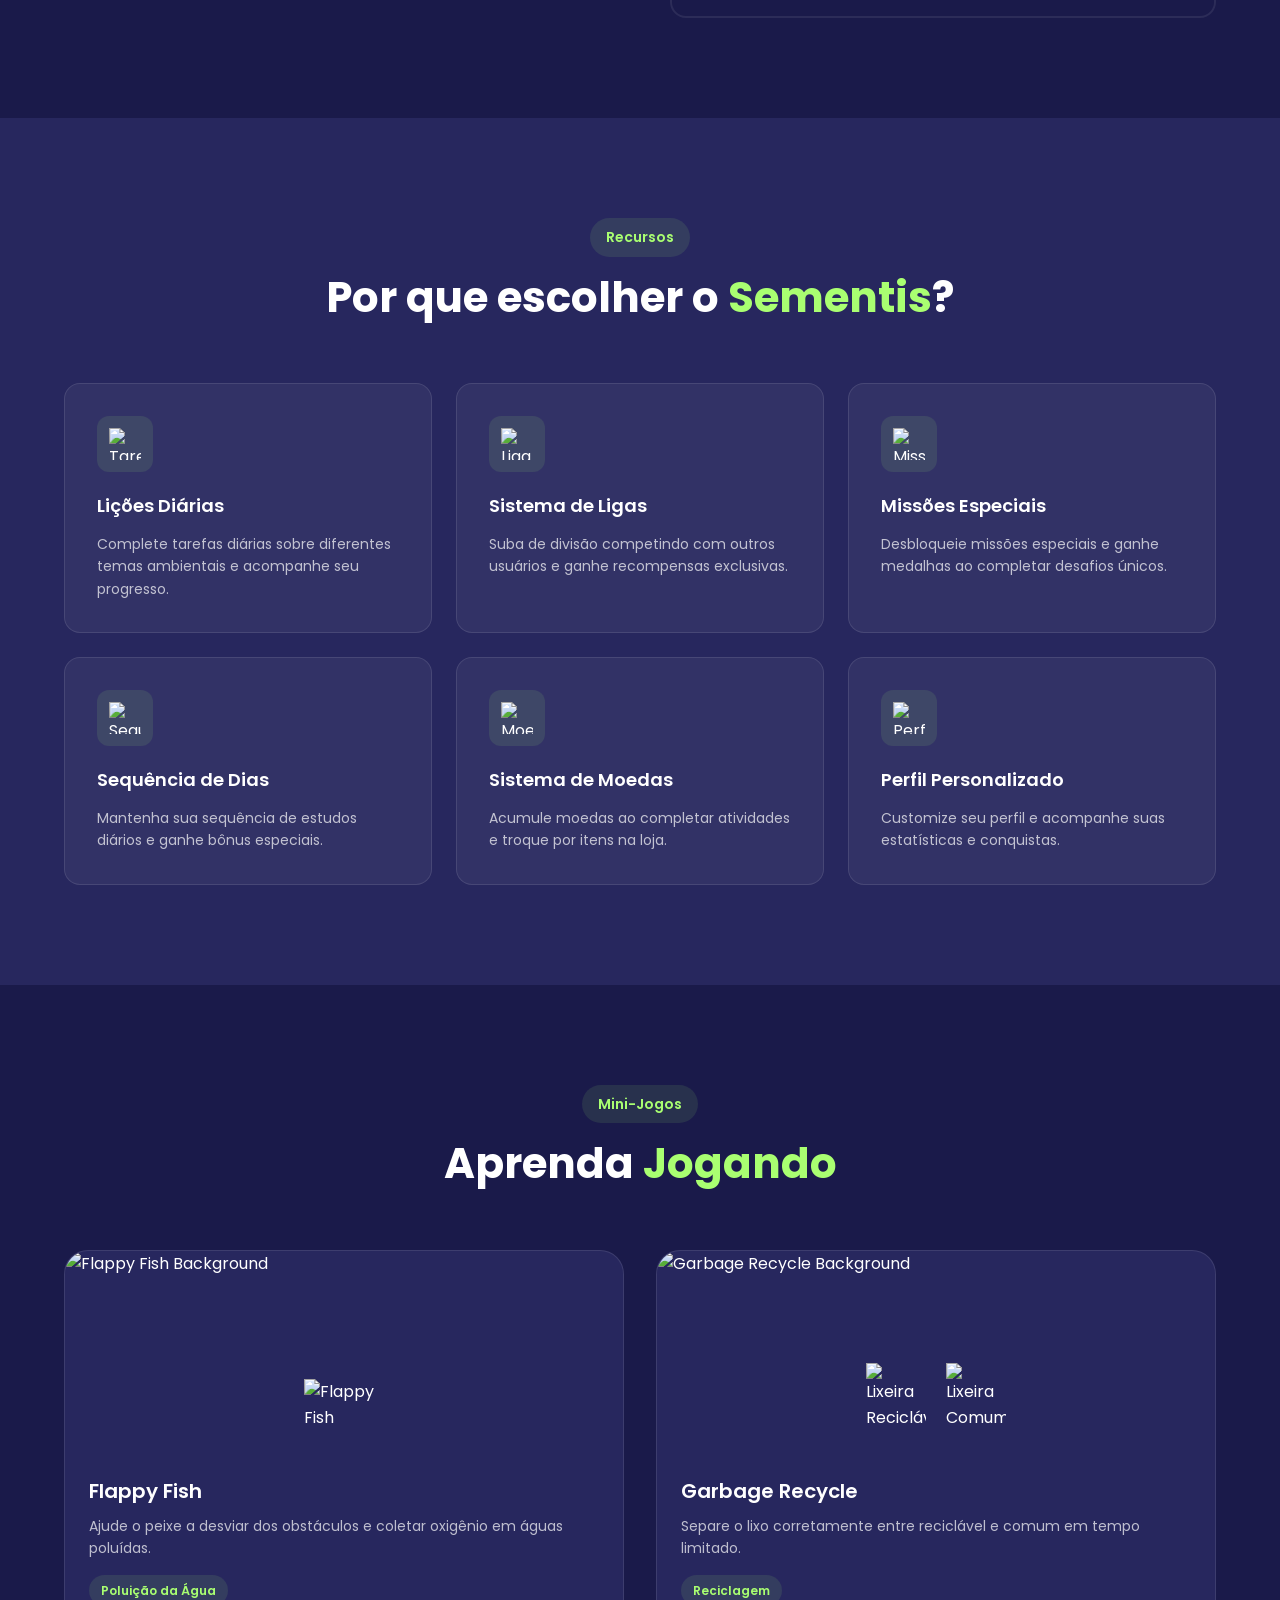
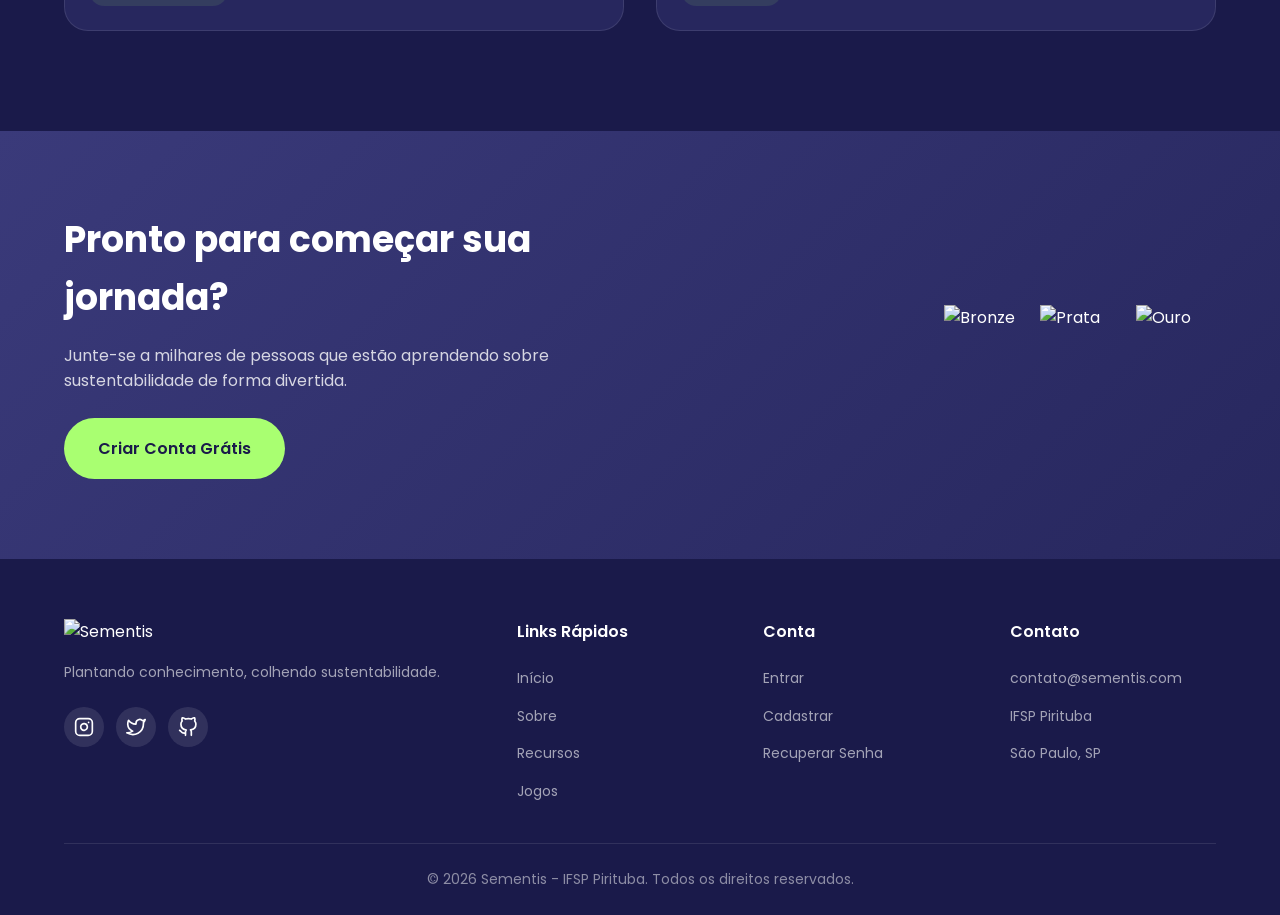
==== commit c68d1412: "Add files via upload" ====
--- a/index.html
+++ b/index.html
@@ -1,329 +1,329 @@
-<!DOCTYPE html>
-<html lang="pt-BR">
-<head>
-    <meta charset="UTF-8">
-    <meta name="viewport" content="width=device-width, initial-scale=1.0">
-    <title>Sementis - Aprenda sobre Sustentabilidade</title>
-    <link rel="stylesheet" href="css/styles.css">
-    <link rel="stylesheet" href="css/landing.css">
-    <link href="https://fonts.googleapis.com/css2?family=Poppins:wght@300;400;500;600;700;800&display=swap" rel="stylesheet">
-</head>
-<body>
-    <!-- Header -->
-    <header class="header">
-        <nav class="nav container">
-            <div class="nav__logo">
-                <img src="assets/brand/logo_sementis_branco.png" alt="Sementis Logo" class="nav__logo-img">
-            </div>
-            <ul class="nav__menu" id="navMenu">
-                <li><a href="#home" class="nav__link">Início</a></li>
-                <li><a href="#about" class="nav__link">Sobre</a></li>
-                <li><a href="#features" class="nav__link">Recursos</a></li>
-                <li><a href="#games" class="nav__link">Jogos</a></li>
-                <li><a href="#contact" class="nav__link">Contato</a></li>
-            </ul>
-            <div class="nav__actions">
-                <a href="login.html" class="btn btn--outline">Entrar</a>
-                <a href="login.html#register" class="btn btn--primary">Cadastrar</a>
-            </div>
-            <button class="nav__toggle" id="navToggle">
-                <span></span>
-                <span></span>
-                <span></span>
-            </button>
-        </nav>
-    </header>
-
-    <!-- Hero Section -->
-    <section class="hero" id="home">
-        <div class="hero__container container">
-            <div class="hero__content">
-                <h1 class="hero__title">
-                    Aprenda <span class="highlight">Sustentabilidade</span> de forma divertida!
-                </h1>
-                <p class="hero__description">
-                    O Sementis é uma plataforma gamificada que ensina conceitos de sustentabilidade 
-                    através de jogos, quizzes e missões interativas. Plante a semente do conhecimento!
-                </p>
-                <div class="hero__buttons">
-                    <a href="login.html#register" class="btn btn--primary btn--large">
-                        Comece Agora
-                        <svg xmlns="http://www.w3.org/2000/svg" width="20" height="20" viewBox="0 0 24 24" fill="none" stroke="currentColor" stroke-width="2" stroke-linecap="round" stroke-linejoin="round">
-                            <path d="M5 12h14M12 5l7 7-7 7"/>
-                        </svg>
-                    </a>
-                    <a href="#about" class="btn btn--ghost btn--large">Saiba Mais</a>
-                </div>
-                <div class="hero__stats">
-                    <div class="stat">
-                        <span class="stat__number">10K+</span>
-                        <span class="stat__label">Usuários</span>
-                    </div>
-                    <div class="stat">
-                        <span class="stat__number">50+</span>
-                        <span class="stat__label">Lições</span>
-                    </div>
-                    <div class="stat">
-                        <span class="stat__number">5</span>
-                        <span class="stat__label">Mini-jogos</span>
-                    </div>
-                </div>
-            </div>
-            <div class="hero__image">
-                <img src="assets/tela_celular.png" alt="Tela do App Sementis" class="hero__phone-img">
-                <div class="hero__floating">
-                    <img src="assets/icons/icone_moeda.png" alt="Moeda" class="floating-icon floating-icon--1">
-                    <img src="assets/icons/icone_experiencia_prata.png" alt="XP" class="floating-icon floating-icon--2">
-                    <img src="assets/icons/icone_sequencia_fogo.png" alt="Streak" class="floating-icon floating-icon--3">
-                </div>
-            </div>
-        </div>
-        <div class="hero__wave">
-            <svg viewBox="0 0 1440 120" fill="none" xmlns="http://www.w3.org/2000/svg">
-                <path d="M0 120L60 105C120 90 240 60 360 45C480 30 600 30 720 37.5C840 45 960 60 1080 67.5C1200 75 1320 75 1380 75L1440 75V120H1380C1320 120 1200 120 1080 120C960 120 840 120 720 120C600 120 480 120 360 120C240 120 120 120 60 120H0Z" fill="#1a1a4a"/>
-            </svg>
-        </div>
-    </section>
-
-    <!-- About Section -->
-    <section class="about" id="about">
-        <div class="container">
-            <div class="section__header">
-                <span class="section__tag">Sobre o Projeto</span>
-                <h2 class="section__title">O que é o <span class="highlight">Sementis</span>?</h2>
-            </div>
-            <div class="about__content">
-                <div class="about__text">
-                    <p>
-                        O Sementis é um projeto desenvolvido por alunos do curso de 
-                        Análise e Desenvolvimento de Sistemas do IFSP Pirituba, com o objetivo de 
-                        conscientizar e educar estudantes sobre sustentabilidade ambiental de maneira 
-                        interativa e engajadora.
-                    </p>
-                    <p>
-                        Através de uma abordagem gamificada, transformamos conceitos complexos sobre 
-                        meio ambiente em experiências divertidas, utilizando jogos, quizzes, trilhas de 
-                        aprendizagem e competições entre alunos, tudo dentro de salas de aula virtuais 
-                        acompanhadas por professores.
-                    </p>
-                    <ul class="about__list">
-                        <li>
-                            <img src="assets/icons/icone_vida.png" alt="✓" class="about__icon">
-                            <span>Aprenda no seu ritmo com lições interativas</span>
-                        </li>
-                        <li>
-                            <img src="assets/icons/icone_moeda_unica.png" alt="✓" class="about__icon">
-                            <span>Ganhe moedas e recompensas ao completar tarefas</span>
-                        </li>
-                        <li>
-                            <img src="assets/ligas/liga_trofeu_bronze.png" alt="✓" class="about__icon">
-                            <span>Compete com amigos nas ligas semanais</span>
-                        </li>
-                    </ul>
-                </div>
-                <div class="about__photos">
-                    <div class="about__photo about__photo--1">
-                        <img src="assets/presentation/3.jpeg" alt="Equipe Sementis">
-                    </div>
-                    <div class="about__photo about__photo--2">
-                        <img src="assets/presentation/2.jpeg" alt="Equipe Sementis">
-                    </div>
-                    <div class="about__photo about__photo--3">
-                        <img src="assets/presentation/1.jpeg" alt="Equipe Sementis">
-                    </div>
-                </div>
-            </div>
-        </div>
-    </section>
-
-    <!-- Features Section -->
-    <section class="features" id="features">
-        <div class="container">
-            <div class="section__header">
-                <span class="section__tag">Recursos</span>
-                <h2 class="section__title">Por que escolher o <span class="highlight">Sementis</span>?</h2>
-            </div>
-            <div class="features__grid">
-                <div class="feature-card">
-                    <div class="feature-card__icon">
-                        <img src="assets/icons/menu_rodape_tarefa.png" alt="Tarefas">
-                    </div>
-                    <h3 class="feature-card__title">Lições Diárias</h3>
-                    <p class="feature-card__description">
-                        Complete tarefas diárias sobre diferentes temas ambientais e acompanhe seu progresso.
-                    </p>
-                </div>
-                <div class="feature-card">
-                    <div class="feature-card__icon">
-                        <img src="assets/icons/menu_rodape_trofeu_liga.png" alt="Liga">
-                    </div>
-                    <h3 class="feature-card__title">Sistema de Ligas</h3>
-                    <p class="feature-card__description">
-                        Suba de divisão competindo com outros usuários e ganhe recompensas exclusivas.
-                    </p>
-                </div>
-                <div class="feature-card">
-                    <div class="feature-card__icon">
-                        <img src="assets/icons/menu_rodape_alvo.png" alt="Missões">
-                    </div>
-                    <h3 class="feature-card__title">Missões Especiais</h3>
-                    <p class="feature-card__description">
-                        Desbloqueie missões especiais e ganhe medalhas ao completar desafios únicos.
-                    </p>
-                </div>
-                <div class="feature-card">
-                    <div class="feature-card__icon">
-                        <img src="assets/icons/icone_sequencia_fogo.png" alt="Sequência">
-                    </div>
-                    <h3 class="feature-card__title">Sequência de Dias</h3>
-                    <p class="feature-card__description">
-                        Mantenha sua sequência de estudos diários e ganhe bônus especiais.
-                    </p>
-                </div>
-                <div class="feature-card">
-                    <div class="feature-card__icon">
-                        <img src="assets/icons/icone_moeda.png" alt="Moedas">
-                    </div>
-                    <h3 class="feature-card__title">Sistema de Moedas</h3>
-                    <p class="feature-card__description">
-                        Acumule moedas ao completar atividades e troque por itens na loja.
-                    </p>
-                </div>
-                <div class="feature-card">
-                    <div class="feature-card__icon">
-                        <img src="assets/icons/menu_rodape_usuario.png" alt="Perfil">
-                    </div>
-                    <h3 class="feature-card__title">Perfil Personalizado</h3>
-                    <p class="feature-card__description">
-                        Customize seu perfil e acompanhe suas estatísticas e conquistas.
-                    </p>
-                </div>
-            </div>
-        </div>
-    </section>
-
-    <!-- Games Section -->
-    <section class="games" id="games">
-        <div class="container">
-            <div class="section__header">
-                <span class="section__tag">Mini-Jogos</span>
-                <h2 class="section__title">Aprenda <span class="highlight">Jogando</span></h2>
-            </div>
-            <div class="games__grid">
-                <div class="game-card">
-                    <div class="game-card__image">
-                        <img src="assets/jogos/flappy-fish/jogo_flappy_fish_background.png" alt="Flappy Fish Background" class="game-card__bg">
-                        <img src="assets/jogos/flappy-fish/jogo_flappy_fish_peixe.png" alt="Flappy Fish" class="game-card__character">
-                    </div>
-                    <div class="game-card__content">
-                        <h3 class="game-card__title">Flappy Fish</h3>
-                        <p class="game-card__description">
-                            Ajude o peixe a desviar dos obstáculos e coletar oxigênio em águas poluídas.
-                        </p>
-                        <span class="game-card__tag">Poluição da Água</span>
-                    </div>
-                </div>
-                <div class="game-card">
-                    <div class="game-card__image">
-                        <img src="assets/jogos/garbage-recycle/jogo_garbage_recycle_background.png" alt="Garbage Recycle Background" class="game-card__bg">
-                        <div class="game-card__items">
-                            <img src="assets/jogos/garbage-recycle/jogo_garbage_recycle_cesto_lixo_reciclavel.png" alt="Lixeira Reciclável" class="game-card__bin">
-                            <img src="assets/jogos/garbage-recycle/jogo_garbage_recycle_cesto_lixo_comum.png" alt="Lixeira Comum" class="game-card__bin">
-                        </div>
-                    </div>
-                    <div class="game-card__content">
-                        <h3 class="game-card__title">Garbage Recycle</h3>
-                        <p class="game-card__description">
-                            Separe o lixo corretamente entre reciclável e comum em tempo limitado.
-                        </p>
-                        <span class="game-card__tag">Reciclagem</span>
-                    </div>
-                </div>
-            </div>
-        </div>
-    </section>
-
-    <!-- CTA Section -->
-    <section class="cta">
-        <div class="container">
-            <div class="cta__content">
-                <h2 class="cta__title">Pronto para começar sua jornada?</h2>
-                <p class="cta__description">
-                    Junte-se a milhares de pessoas que estão aprendendo sobre sustentabilidade de forma divertida.
-                </p>
-                <a href="login.html#register" class="btn btn--primary btn--large">
-                    Criar Conta Grátis
-                </a>
-            </div>
-            <div class="cta__badges">
-                <img src="assets/ligas/liga_medalha_bronze.png" alt="Bronze" class="cta__badge">
-                <img src="assets/ligas/liga_medalha_prata.png" alt="Prata" class="cta__badge">
-                <img src="assets/ligas/liga_medalha_ouro.png" alt="Ouro" class="cta__badge">
-            </div>
-        </div>
-    </section>
-
-    <!-- Footer -->
-    <footer class="footer" id="contact">
-        <div class="container">
-            <div class="footer__grid">
-                <div class="footer__brand">
-                    <img src="assets/brand/logo_sementis_branco.png" alt="Sementis" class="footer__logo">
-                    <p class="footer__description">
-                        Plantando conhecimento, colhendo sustentabilidade.
-                    </p>
-                    <div class="footer__social">
-                        <a href="#" class="social-link" aria-label="Instagram">
-                            <svg xmlns="http://www.w3.org/2000/svg" width="20" height="20" viewBox="0 0 24 24" fill="none" stroke="currentColor" stroke-width="2" stroke-linecap="round" stroke-linejoin="round">
-                                <rect x="2" y="2" width="20" height="20" rx="5" ry="5"/>
-                                <path d="M16 11.37A4 4 0 1 1 12.63 8 4 4 0 0 1 16 11.37z"/>
-                                <line x1="17.5" y1="6.5" x2="17.51" y2="6.5"/>
-                            </svg>
-                        </a>
-                        <a href="#" class="social-link" aria-label="Twitter">
-                            <svg xmlns="http://www.w3.org/2000/svg" width="20" height="20" viewBox="0 0 24 24" fill="none" stroke="currentColor" stroke-width="2" stroke-linecap="round" stroke-linejoin="round">
-                                <path d="M23 3a10.9 10.9 0 0 1-3.14 1.53 4.48 4.48 0 0 0-7.86 3v1A10.66 10.66 0 0 1 3 4s-4 9 5 13a11.64 11.64 0 0 1-7 2c9 5 20 0 20-11.5a4.5 4.5 0 0 0-.08-.83A7.72 7.72 0 0 0 23 3z"/>
-                            </svg>
-                        </a>
-                        <a href="#" class="social-link" aria-label="GitHub">
-                            <svg xmlns="http://www.w3.org/2000/svg" width="20" height="20" viewBox="0 0 24 24" fill="none" stroke="currentColor" stroke-width="2" stroke-linecap="round" stroke-linejoin="round">
-                                <path d="M9 19c-5 1.5-5-2.5-7-3m14 6v-3.87a3.37 3.37 0 0 0-.94-2.61c3.14-.35 6.44-1.54 6.44-7A5.44 5.44 0 0 0 20 4.77 5.07 5.07 0 0 0 19.91 1S18.73.65 16 2.48a13.38 13.38 0 0 0-7 0C6.27.65 5.09 1 5.09 1A5.07 5.07 0 0 0 5 4.77a5.44 5.44 0 0 0-1.5 3.78c0 5.42 3.3 6.61 6.44 7A3.37 3.37 0 0 0 9 18.13V22"/>
-                            </svg>
-                        </a>
-                    </div>
-                </div>
-                <div class="footer__links">
-                    <h4>Links Rápidos</h4>
-                    <ul>
-                        <li><a href="#home">Início</a></li>
-                        <li><a href="#about">Sobre</a></li>
-                        <li><a href="#features">Recursos</a></li>
-                        <li><a href="#games">Jogos</a></li>
-                    </ul>
-                </div>
-                <div class="footer__links">
-                    <h4>Conta</h4>
-                    <ul>
-                        <li><a href="login.html">Entrar</a></li>
-                        <li><a href="login.html#register">Cadastrar</a></li>
-                        <li><a href="#">Recuperar Senha</a></li>
-                    </ul>
-                </div>
-                <div class="footer__links">
-                    <h4>Contato</h4>
-                    <ul>
-                        <li><a href="mailto:contato@sementis.com">contato@sementis.com</a></li>
-                        <li><a href="#">IFSP Pirituba</a></li>
-                        <li><a href="#">São Paulo, SP</a></li>
-                    </ul>
-                </div>
-            </div>
-            <div class="footer__bottom">
-                <p>&copy; 2026 Sementis - IFSP Pirituba. Todos os direitos reservados.</p>
-            </div>
-        </div>
-    </footer>
-
-    <script src="js/main.js"></script>
-</body>
-</html>
+<!DOCTYPE html>
+<html lang="pt-BR">
+<head>
+    <meta charset="UTF-8">
+    <meta name="viewport" content="width=device-width, initial-scale=1.0">
+    <title>Sementis - Aprenda sobre Sustentabilidade</title>
+    <link rel="stylesheet" href="css/styles.css">
+    <link rel="stylesheet" href="css/landing.css">
+    <link href="https://fonts.googleapis.com/css2?family=Poppins:wght@300;400;500;600;700;800&display=swap" rel="stylesheet">
+</head>
+<body>
+    <!-- Header -->
+    <header class="header">
+        <nav class="nav container">
+            <div class="nav__logo">
+                <img src="assets/brand/logo_sementis_branco.png" alt="Sementis Logo" class="nav__logo-img">
+            </div>
+            <ul class="nav__menu" id="navMenu">
+                <li><a href="#home" class="nav__link">Início</a></li>
+                <li><a href="#about" class="nav__link">Sobre</a></li>
+                <li><a href="#features" class="nav__link">Recursos</a></li>
+                <li><a href="#games" class="nav__link">Jogos</a></li>
+                <li><a href="#contact" class="nav__link">Contato</a></li>
+            </ul>
+            <div class="nav__actions">
+                <a href="login.html" class="btn btn--outline">Entrar</a>
+                <a href="login.html#register" class="btn btn--primary">Cadastrar</a>
+            </div>
+            <button class="nav__toggle" id="navToggle">
+                <span></span>
+                <span></span>
+                <span></span>
+            </button>
+        </nav>
+    </header>
+
+    <!-- Hero Section -->
+    <section class="hero" id="home">
+        <div class="hero__container container">
+            <div class="hero__content">
+                <h1 class="hero__title">
+                    Aprenda <span class="highlight">Sustentabilidade</span> de forma divertida!
+                </h1>
+                <p class="hero__description">
+                    O Sementis é uma plataforma gamificada que ensina conceitos de sustentabilidade 
+                    através de jogos, quizzes e missões interativas. Plante a semente do conhecimento!
+                </p>
+                <div class="hero__buttons">
+                    <a href="login.html#register" class="btn btn--primary btn--large">
+                        Comece Agora
+                        <svg xmlns="http://www.w3.org/2000/svg" width="20" height="20" viewBox="0 0 24 24" fill="none" stroke="currentColor" stroke-width="2" stroke-linecap="round" stroke-linejoin="round">
+                            <path d="M5 12h14M12 5l7 7-7 7"/>
+                        </svg>
+                    </a>
+                    <a href="#about" class="btn btn--ghost btn--large">Saiba Mais</a>
+                </div>
+                <div class="hero__stats">
+                    <div class="stat">
+                        <span class="stat__number">10K+</span>
+                        <span class="stat__label">Usuários</span>
+                    </div>
+                    <div class="stat">
+                        <span class="stat__number">50+</span>
+                        <span class="stat__label">Lições</span>
+                    </div>
+                    <div class="stat">
+                        <span class="stat__number">5</span>
+                        <span class="stat__label">Mini-jogos</span>
+                    </div>
+                </div>
+            </div>
+            <div class="hero__image">
+                <img src="assets/tela_celular.png" alt="Tela do App Sementis" class="hero__phone-img">
+                <div class="hero__floating">
+                    <img src="assets/icons/icone_moeda.png" alt="Moeda" class="floating-icon floating-icon--1">
+                    <img src="assets/icons/icone_experiencia_prata.png" alt="XP" class="floating-icon floating-icon--2">
+                    <img src="assets/icons/icone_sequencia_fogo.png" alt="Streak" class="floating-icon floating-icon--3">
+                </div>
+            </div>
+        </div>
+        <div class="hero__wave">
+            <svg viewBox="0 0 1440 120" fill="none" xmlns="http://www.w3.org/2000/svg">
+                <path d="M0 120L60 105C120 90 240 60 360 45C480 30 600 30 720 37.5C840 45 960 60 1080 67.5C1200 75 1320 75 1380 75L1440 75V120H1380C1320 120 1200 120 1080 120C960 120 840 120 720 120C600 120 480 120 360 120C240 120 120 120 60 120H0Z" fill="#1a1a4a"/>
+            </svg>
+        </div>
+    </section>
+
+    <!-- About Section -->
+    <section class="about" id="about">
+        <div class="container">
+            <div class="section__header">
+                <span class="section__tag">Sobre o Projeto</span>
+                <h2 class="section__title">O que é o <span class="highlight">Sementis</span>?</h2>
+            </div>
+            <div class="about__content">
+                <div class="about__text">
+                    <p>
+                        O Sementis é um projeto desenvolvido por alunos do curso de 
+                        Análise e Desenvolvimento de Sistemas do IFSP Pirituba, com o objetivo de 
+                        conscientizar e educar estudantes sobre sustentabilidade ambiental de maneira 
+                        interativa e engajadora.
+                    </p>
+                    <p>
+                        Através de uma abordagem gamificada, transformamos conceitos complexos sobre 
+                        meio ambiente em experiências divertidas, utilizando jogos, quizzes, trilhas de 
+                        aprendizagem e competições entre alunos, tudo dentro de salas de aula virtuais 
+                        acompanhadas por professores.
+                    </p>
+                    <ul class="about__list">
+                        <li>
+                            <img src="assets/icons/icone_vida.png" alt="✓" class="about__icon">
+                            <span>Aprenda no seu ritmo com lições interativas</span>
+                        </li>
+                        <li>
+                            <img src="assets/icons/icone_moeda_unica.png" alt="✓" class="about__icon">
+                            <span>Ganhe moedas e recompensas ao completar tarefas</span>
+                        </li>
+                        <li>
+                            <img src="assets/ligas/liga_trofeu_bronze.png" alt="✓" class="about__icon">
+                            <span>Compete com amigos nas ligas semanais</span>
+                        </li>
+                    </ul>
+                </div>
+                <div class="about__photos">
+                    <div class="about__photo about__photo--1">
+                        <img src="assets/presentation/3.jpeg" alt="Equipe Sementis">
+                    </div>
+                    <div class="about__photo about__photo--2">
+                        <img src="assets/presentation/2.jpeg" alt="Equipe Sementis">
+                    </div>
+                    <div class="about__photo about__photo--3">
+                        <img src="assets/presentation/1.jpeg" alt="Equipe Sementis">
+                    </div>
+                </div>
+            </div>
+        </div>
+    </section>
+
+    <!-- Features Section -->
+    <section class="features" id="features">
+        <div class="container">
+            <div class="section__header">
+                <span class="section__tag">Recursos</span>
+                <h2 class="section__title">Por que escolher o <span class="highlight">Sementis</span>?</h2>
+            </div>
+            <div class="features__grid">
+                <div class="feature-card">
+                    <div class="feature-card__icon">
+                        <img src="assets/icons/menu_rodape_tarefa.png" alt="Tarefas">
+                    </div>
+                    <h3 class="feature-card__title">Lições Diárias</h3>
+                    <p class="feature-card__description">
+                        Complete tarefas diárias sobre diferentes temas ambientais e acompanhe seu progresso.
+                    </p>
+                </div>
+                <div class="feature-card">
+                    <div class="feature-card__icon">
+                        <img src="assets/icons/menu_rodape_trofeu_liga.png" alt="Liga">
+                    </div>
+                    <h3 class="feature-card__title">Sistema de Ligas</h3>
+                    <p class="feature-card__description">
+                        Suba de divisão competindo com outros usuários e ganhe recompensas exclusivas.
+                    </p>
+                </div>
+                <div class="feature-card">
+                    <div class="feature-card__icon">
+                        <img src="assets/icons/menu_rodape_alvo.png" alt="Missões">
+                    </div>
+                    <h3 class="feature-card__title">Missões Especiais</h3>
+                    <p class="feature-card__description">
+                        Desbloqueie missões especiais e ganhe medalhas ao completar desafios únicos.
+                    </p>
+                </div>
+                <div class="feature-card">
+                    <div class="feature-card__icon">
+                        <img src="assets/icons/icone_sequencia_fogo.png" alt="Sequência">
+                    </div>
+                    <h3 class="feature-card__title">Sequência de Dias</h3>
+                    <p class="feature-card__description">
+                        Mantenha sua sequência de estudos diários e ganhe bônus especiais.
+                    </p>
+                </div>
+                <div class="feature-card">
+                    <div class="feature-card__icon">
+                        <img src="assets/icons/icone_moeda.png" alt="Moedas">
+                    </div>
+                    <h3 class="feature-card__title">Sistema de Moedas</h3>
+                    <p class="feature-card__description">
+                        Acumule moedas ao completar atividades e troque por itens na loja.
+                    </p>
+                </div>
+                <div class="feature-card">
+                    <div class="feature-card__icon">
+                        <img src="assets/icons/menu_rodape_usuario.png" alt="Perfil">
+                    </div>
+                    <h3 class="feature-card__title">Perfil Personalizado</h3>
+                    <p class="feature-card__description">
+                        Customize seu perfil e acompanhe suas estatísticas e conquistas.
+                    </p>
+                </div>
+            </div>
+        </div>
+    </section>
+
+    <!-- Games Section -->
+    <section class="games" id="games">
+        <div class="container">
+            <div class="section__header">
+                <span class="section__tag">Mini-Jogos</span>
+                <h2 class="section__title">Aprenda <span class="highlight">Jogando</span></h2>
+            </div>
+            <div class="games__grid">
+                <div class="game-card">
+                    <div class="game-card__image">
+                        <img src="assets/jogos/flappy-fish/jogo_flappy_fish_background.png" alt="Flappy Fish Background" class="game-card__bg">
+                        <img src="assets/jogos/flappy-fish/jogo_flappy_fish_peixe.png" alt="Flappy Fish" class="game-card__character">
+                    </div>
+                    <div class="game-card__content">
+                        <h3 class="game-card__title">Flappy Fish</h3>
+                        <p class="game-card__description">
+                            Ajude o peixe a desviar dos obstáculos e coletar oxigênio em águas poluídas.
+                        </p>
+                        <span class="game-card__tag">Poluição da Água</span>
+                    </div>
+                </div>
+                <div class="game-card">
+                    <div class="game-card__image">
+                        <img src="assets/jogos/garbage-recycle/jogo_garbage_recycle_background.png" alt="Garbage Recycle Background" class="game-card__bg">
+                        <div class="game-card__items">
+                            <img src="assets/jogos/garbage-recycle/jogo_garbage_recycle_cesto_lixo_reciclavel.png" alt="Lixeira Reciclável" class="game-card__bin">
+                            <img src="assets/jogos/garbage-recycle/jogo_garbage_recycle_cesto_lixo_comum.png" alt="Lixeira Comum" class="game-card__bin">
+                        </div>
+                    </div>
+                    <div class="game-card__content">
+                        <h3 class="game-card__title">Garbage Recycle</h3>
+                        <p class="game-card__description">
+                            Separe o lixo corretamente entre reciclável e comum em tempo limitado.
+                        </p>
+                        <span class="game-card__tag">Reciclagem</span>
+                    </div>
+                </div>
+            </div>
+        </div>
+    </section>
+
+    <!-- CTA Section -->
+    <section class="cta">
+        <div class="container">
+            <div class="cta__content">
+                <h2 class="cta__title">Pronto para começar sua jornada?</h2>
+                <p class="cta__description">
+                    Junte-se a milhares de pessoas que estão aprendendo sobre sustentabilidade de forma divertida.
+                </p>
+                <a href="login.html#register" class="btn btn--primary btn--large">
+                    Criar Conta Grátis
+                </a>
+            </div>
+            <div class="cta__badges">
+                <img src="assets/ligas/liga_medalha_bronze.png" alt="Bronze" class="cta__badge">
+                <img src="assets/ligas/liga_medalha_prata.png" alt="Prata" class="cta__badge">
+                <img src="assets/ligas/liga_medalha_ouro.png" alt="Ouro" class="cta__badge">
+            </div>
+        </div>
+    </section>
+
+    <!-- Footer -->
+    <footer class="footer" id="contact">
+        <div class="container">
+            <div class="footer__grid">
+                <div class="footer__brand">
+                    <img src="assets/brand/logo_sementis_branco.png" alt="Sementis" class="footer__logo">
+                    <p class="footer__description">
+                        Plantando conhecimento, colhendo sustentabilidade.
+                    </p>
+                    <div class="footer__social">
+                        <a href="#" class="social-link" aria-label="Instagram">
+                            <svg xmlns="http://www.w3.org/2000/svg" width="20" height="20" viewBox="0 0 24 24" fill="none" stroke="currentColor" stroke-width="2" stroke-linecap="round" stroke-linejoin="round">
+                                <rect x="2" y="2" width="20" height="20" rx="5" ry="5"/>
+                                <path d="M16 11.37A4 4 0 1 1 12.63 8 4 4 0 0 1 16 11.37z"/>
+                                <line x1="17.5" y1="6.5" x2="17.51" y2="6.5"/>
+                            </svg>
+                        </a>
+                        <a href="#" class="social-link" aria-label="Twitter">
+                            <svg xmlns="http://www.w3.org/2000/svg" width="20" height="20" viewBox="0 0 24 24" fill="none" stroke="currentColor" stroke-width="2" stroke-linecap="round" stroke-linejoin="round">
+                                <path d="M23 3a10.9 10.9 0 0 1-3.14 1.53 4.48 4.48 0 0 0-7.86 3v1A10.66 10.66 0 0 1 3 4s-4 9 5 13a11.64 11.64 0 0 1-7 2c9 5 20 0 20-11.5a4.5 4.5 0 0 0-.08-.83A7.72 7.72 0 0 0 23 3z"/>
+                            </svg>
+                        </a>
+                        <a href="#" class="social-link" aria-label="GitHub">
+                            <svg xmlns="http://www.w3.org/2000/svg" width="20" height="20" viewBox="0 0 24 24" fill="none" stroke="currentColor" stroke-width="2" stroke-linecap="round" stroke-linejoin="round">
+                                <path d="M9 19c-5 1.5-5-2.5-7-3m14 6v-3.87a3.37 3.37 0 0 0-.94-2.61c3.14-.35 6.44-1.54 6.44-7A5.44 5.44 0 0 0 20 4.77 5.07 5.07 0 0 0 19.91 1S18.73.65 16 2.48a13.38 13.38 0 0 0-7 0C6.27.65 5.09 1 5.09 1A5.07 5.07 0 0 0 5 4.77a5.44 5.44 0 0 0-1.5 3.78c0 5.42 3.3 6.61 6.44 7A3.37 3.37 0 0 0 9 18.13V22"/>
+                            </svg>
+                        </a>
+                    </div>
+                </div>
+                <div class="footer__links">
+                    <h4>Links Rápidos</h4>
+                    <ul>
+                        <li><a href="#home">Início</a></li>
+                        <li><a href="#about">Sobre</a></li>
+                        <li><a href="#features">Recursos</a></li>
+                        <li><a href="#games">Jogos</a></li>
+                    </ul>
+                </div>
+                <div class="footer__links">
+                    <h4>Conta</h4>
+                    <ul>
+                        <li><a href="login.html">Entrar</a></li>
+                        <li><a href="login.html#register">Cadastrar</a></li>
+                        <li><a href="#">Recuperar Senha</a></li>
+                    </ul>
+                </div>
+                <div class="footer__links">
+                    <h4>Contato</h4>
+                    <ul>
+                        <li><a href="mailto:contato@sementis.com">contato@sementis.com</a></li>
+                        <li><a href="#">IFSP Pirituba</a></li>
+                        <li><a href="#">São Paulo, SP</a></li>
+                    </ul>
+                </div>
+            </div>
+            <div class="footer__bottom">
+                <p>&copy; 2026 Sementis - IFSP Pirituba. Todos os direitos reservados.</p>
+            </div>
+        </div>
+    </footer>
+
+    <script src="js/main.js"></script>
+</body>
+</html>
--- a/css/styles.css
+++ b/css/styles.css
@@ -1,241 +1,241 @@
-/* ===== CSS Variables ===== */
-:root {
-    --color-primary: #27275e;
-    --color-primary-dark: #1a1a4a;
-    --color-primary-light: #3a3a7a;
-    --color-accent: #a9ff71;
-    --color-accent-dark: #8ce05a;
-    --color-accent-light: #c4ff9e;
-    
-    --color-white: #ffffff;
-    --color-gray-100: #f7f7f9;
-    --color-gray-200: #e9e9ed;
-    --color-gray-300: #d1d1d9;
-    --color-gray-400: #9999a5;
-    --color-gray-500: #6b6b78;
-    --color-gray-600: #4a4a55;
-    --color-gray-700: #2d2d35;
-    --color-black: #0a0a0f;
-    
-    --color-success: #10b981;
-    --color-warning: #f59e0b;
-    --color-error: #ef4444;
-    
-    --font-family: 'Poppins', -apple-system, BlinkMacSystemFont, 'Segoe UI', Roboto, sans-serif;
-    
-    --shadow-sm: 0 1px 2px rgba(0, 0, 0, 0.05);
-    --shadow-md: 0 4px 6px -1px rgba(0, 0, 0, 0.1), 0 2px 4px -1px rgba(0, 0, 0, 0.06);
-    --shadow-lg: 0 10px 15px -3px rgba(0, 0, 0, 0.1), 0 4px 6px -2px rgba(0, 0, 0, 0.05);
-    --shadow-xl: 0 20px 25px -5px rgba(0, 0, 0, 0.1), 0 10px 10px -5px rgba(0, 0, 0, 0.04);
-    --shadow-glow: 0 0 20px rgba(169, 255, 113, 0.3);
-    
-    --radius-sm: 8px;
-    --radius-md: 12px;
-    --radius-lg: 16px;
-    --radius-xl: 24px;
-    --radius-full: 9999px;
-    
-    --transition-fast: 150ms ease;
-    --transition-base: 300ms ease;
-    --transition-slow: 500ms ease;
-}
-
-/* ===== Reset & Base ===== */
-*,
-*::before,
-*::after {
-    margin: 0;
-    padding: 0;
-    box-sizing: border-box;
-}
-
-html {
-    scroll-behavior: smooth;
-}
-
-body {
-    font-family: var(--font-family);
-    font-size: 16px;
-    line-height: 1.6;
-    color: var(--color-white);
-    background-color: var(--color-primary);
-    -webkit-font-smoothing: antialiased;
-    -moz-osx-font-smoothing: grayscale;
-}
-
-img {
-    max-width: 100%;
-    height: auto;
-    display: block;
-}
-
-a {
-    text-decoration: none;
-    color: inherit;
-    transition: color var(--transition-fast);
-}
-
-ul {
-    list-style: none;
-}
-
-button {
-    font-family: inherit;
-    cursor: pointer;
-    border: none;
-    background: none;
-}
-
-input {
-    font-family: inherit;
-    border: none;
-    outline: none;
-}
-
-/* ===== Container ===== */
-.container {
-    width: 100%;
-    max-width: 1200px;
-    margin: 0 auto;
-    padding: 0 24px;
-}
-
-/* ===== Buttons ===== */
-.btn {
-    display: inline-flex;
-    align-items: center;
-    justify-content: center;
-    gap: 8px;
-    padding: 12px 24px;
-    font-size: 14px;
-    font-weight: 600;
-    border-radius: var(--radius-full);
-    transition: all var(--transition-base);
-    cursor: pointer;
-    border: 2px solid transparent;
-}
-
-.btn--primary {
-    background: var(--color-accent);
-    color: var(--color-primary-dark);
-}
-
-.btn--primary:hover {
-    background: var(--color-accent-dark);
-    box-shadow: var(--shadow-glow);
-    transform: translateY(-2px);
-}
-
-.btn--outline {
-    background: transparent;
-    border-color: var(--color-white);
-    color: var(--color-white);
-}
-
-.btn--outline:hover {
-    background: var(--color-white);
-    color: var(--color-primary);
-}
-
-.btn--ghost {
-    background: rgba(255, 255, 255, 0.1);
-    color: var(--color-white);
-    border-color: transparent;
-}
-
-.btn--ghost:hover {
-    background: rgba(255, 255, 255, 0.2);
-}
-
-.btn--large {
-    padding: 16px 32px;
-    font-size: 16px;
-}
-
-.btn--full {
-    width: 100%;
-}
-
-/* ===== Section Styling ===== */
-.section__header {
-    text-align: center;
-    margin-bottom: 60px;
-}
-
-.section__tag {
-    display: inline-block;
-    padding: 8px 16px;
-    background: rgba(169, 255, 113, 0.1);
-    color: var(--color-accent);
-    font-size: 14px;
-    font-weight: 600;
-    border-radius: var(--radius-full);
-    margin-bottom: 16px;
-}
-
-.section__title {
-    font-size: clamp(28px, 5vw, 42px);
-    font-weight: 700;
-    line-height: 1.2;
-}
-
-.highlight {
-    color: var(--color-accent);
-}
-
-/* ===== Animations ===== */
-@keyframes float {
-    0%, 100% {
-        transform: translateY(0);
-    }
-    50% {
-        transform: translateY(-10px);
-    }
-}
-
-@keyframes pulse {
-    0%, 100% {
-        opacity: 1;
-    }
-    50% {
-        opacity: 0.5;
-    }
-}
-
-@keyframes slideUp {
-    from {
-        opacity: 0;
-        transform: translateY(30px);
-    }
-    to {
-        opacity: 1;
-        transform: translateY(0);
-    }
-}
-
-@keyframes fadeIn {
-    from {
-        opacity: 0;
-    }
-    to {
-        opacity: 1;
-    }
-}
-
-/* ===== Scrollbar ===== */
-::-webkit-scrollbar {
-    width: 8px;
-}
-
-::-webkit-scrollbar-track {
-    background: var(--color-primary-dark);
-}
-
-::-webkit-scrollbar-thumb {
-    background: var(--color-primary-light);
-    border-radius: var(--radius-full);
-}
-
-::-webkit-scrollbar-thumb:hover {
-    background: var(--color-gray-500);
-}
+/* ===== CSS Variables ===== */
+:root {
+    --color-primary: #27275e;
+    --color-primary-dark: #1a1a4a;
+    --color-primary-light: #3a3a7a;
+    --color-accent: #a9ff71;
+    --color-accent-dark: #8ce05a;
+    --color-accent-light: #c4ff9e;
+    
+    --color-white: #ffffff;
+    --color-gray-100: #f7f7f9;
+    --color-gray-200: #e9e9ed;
+    --color-gray-300: #d1d1d9;
+    --color-gray-400: #9999a5;
+    --color-gray-500: #6b6b78;
+    --color-gray-600: #4a4a55;
+    --color-gray-700: #2d2d35;
+    --color-black: #0a0a0f;
+    
+    --color-success: #10b981;
+    --color-warning: #f59e0b;
+    --color-error: #ef4444;
+    
+    --font-family: 'Poppins', -apple-system, BlinkMacSystemFont, 'Segoe UI', Roboto, sans-serif;
+    
+    --shadow-sm: 0 1px 2px rgba(0, 0, 0, 0.05);
+    --shadow-md: 0 4px 6px -1px rgba(0, 0, 0, 0.1), 0 2px 4px -1px rgba(0, 0, 0, 0.06);
+    --shadow-lg: 0 10px 15px -3px rgba(0, 0, 0, 0.1), 0 4px 6px -2px rgba(0, 0, 0, 0.05);
+    --shadow-xl: 0 20px 25px -5px rgba(0, 0, 0, 0.1), 0 10px 10px -5px rgba(0, 0, 0, 0.04);
+    --shadow-glow: 0 0 20px rgba(169, 255, 113, 0.3);
+    
+    --radius-sm: 8px;
+    --radius-md: 12px;
+    --radius-lg: 16px;
+    --radius-xl: 24px;
+    --radius-full: 9999px;
+    
+    --transition-fast: 150ms ease;
+    --transition-base: 300ms ease;
+    --transition-slow: 500ms ease;
+}
+
+/* ===== Reset & Base ===== */
+*,
+*::before,
+*::after {
+    margin: 0;
+    padding: 0;
+    box-sizing: border-box;
+}
+
+html {
+    scroll-behavior: smooth;
+}
+
+body {
+    font-family: var(--font-family);
+    font-size: 16px;
+    line-height: 1.6;
+    color: var(--color-white);
+    background-color: var(--color-primary);
+    -webkit-font-smoothing: antialiased;
+    -moz-osx-font-smoothing: grayscale;
+}
+
+img {
+    max-width: 100%;
+    height: auto;
+    display: block;
+}
+
+a {
+    text-decoration: none;
+    color: inherit;
+    transition: color var(--transition-fast);
+}
+
+ul {
+    list-style: none;
+}
+
+button {
+    font-family: inherit;
+    cursor: pointer;
+    border: none;
+    background: none;
+}
+
+input {
+    font-family: inherit;
+    border: none;
+    outline: none;
+}
+
+/* ===== Container ===== */
+.container {
+    width: 100%;
+    max-width: 1200px;
+    margin: 0 auto;
+    padding: 0 24px;
+}
+
+/* ===== Buttons ===== */
+.btn {
+    display: inline-flex;
+    align-items: center;
+    justify-content: center;
+    gap: 8px;
+    padding: 12px 24px;
+    font-size: 14px;
+    font-weight: 600;
+    border-radius: var(--radius-full);
+    transition: all var(--transition-base);
+    cursor: pointer;
+    border: 2px solid transparent;
+}
+
+.btn--primary {
+    background: var(--color-accent);
+    color: var(--color-primary-dark);
+}
+
+.btn--primary:hover {
+    background: var(--color-accent-dark);
+    box-shadow: var(--shadow-glow);
+    transform: translateY(-2px);
+}
+
+.btn--outline {
+    background: transparent;
+    border-color: var(--color-white);
+    color: var(--color-white);
+}
+
+.btn--outline:hover {
+    background: var(--color-white);
+    color: var(--color-primary);
+}
+
+.btn--ghost {
+    background: rgba(255, 255, 255, 0.1);
+    color: var(--color-white);
+    border-color: transparent;
+}
+
+.btn--ghost:hover {
+    background: rgba(255, 255, 255, 0.2);
+}
+
+.btn--large {
+    padding: 16px 32px;
+    font-size: 16px;
+}
+
+.btn--full {
+    width: 100%;
+}
+
+/* ===== Section Styling ===== */
+.section__header {
+    text-align: center;
+    margin-bottom: 60px;
+}
+
+.section__tag {
+    display: inline-block;
+    padding: 8px 16px;
+    background: rgba(169, 255, 113, 0.1);
+    color: var(--color-accent);
+    font-size: 14px;
+    font-weight: 600;
+    border-radius: var(--radius-full);
+    margin-bottom: 16px;
+}
+
+.section__title {
+    font-size: clamp(28px, 5vw, 42px);
+    font-weight: 700;
+    line-height: 1.2;
+}
+
+.highlight {
+    color: var(--color-accent);
+}
+
+/* ===== Animations ===== */
+@keyframes float {
+    0%, 100% {
+        transform: translateY(0);
+    }
+    50% {
+        transform: translateY(-10px);
+    }
+}
+
+@keyframes pulse {
+    0%, 100% {
+        opacity: 1;
+    }
+    50% {
+        opacity: 0.5;
+    }
+}
+
+@keyframes slideUp {
+    from {
+        opacity: 0;
+        transform: translateY(30px);
+    }
+    to {
+        opacity: 1;
+        transform: translateY(0);
+    }
+}
+
+@keyframes fadeIn {
+    from {
+        opacity: 0;
+    }
+    to {
+        opacity: 1;
+    }
+}
+
+/* ===== Scrollbar ===== */
+::-webkit-scrollbar {
+    width: 8px;
+}
+
+::-webkit-scrollbar-track {
+    background: var(--color-primary-dark);
+}
+
+::-webkit-scrollbar-thumb {
+    background: var(--color-primary-light);
+    border-radius: var(--radius-full);
+}
+
+::-webkit-scrollbar-thumb:hover {
+    background: var(--color-gray-500);
+}
--- a/css/landing.css
+++ b/css/landing.css
@@ -1,708 +1,721 @@
-/* ===== Header & Navigation ===== */
-.header {
-    position: fixed;
-    top: 0;
-    left: 0;
-    right: 0;
-    z-index: 1000;
-    padding: 16px 0;
-    transition: all var(--transition-base);
-}
-
-.header.scrolled {
-    background: rgba(39, 39, 94, 0.95);
-    backdrop-filter: blur(10px);
-    box-shadow: var(--shadow-lg);
-}
-
-.nav {
-    display: flex;
-    align-items: center;
-    justify-content: space-between;
-}
-
-.nav__logo-img {
-    height: 40px;
-    width: auto;
-}
-
-.nav__menu {
-    display: flex;
-    align-items: center;
-    gap: 32px;
-}
-
-.nav__link {
-    font-size: 14px;
-    font-weight: 500;
-    color: rgba(255, 255, 255, 0.8);
-    position: relative;
-}
-
-.nav__link::after {
-    content: '';
-    position: absolute;
-    bottom: -4px;
-    left: 0;
-    width: 0;
-    height: 2px;
-    background: var(--color-accent);
-    transition: width var(--transition-base);
-}
-
-.nav__link:hover {
-    color: var(--color-white);
-}
-
-.nav__link:hover::after {
-    width: 100%;
-}
-
-.nav__actions {
-    display: flex;
-    align-items: center;
-    gap: 12px;
-}
-
-.nav__toggle {
-    display: none;
-    flex-direction: column;
-    gap: 5px;
-    padding: 8px;
-}
-
-.nav__toggle span {
-    display: block;
-    width: 24px;
-    height: 2px;
-    background: var(--color-white);
-    transition: all var(--transition-base);
-}
-
-/* ===== Hero Section ===== */
-.hero {
-    min-height: 100vh;
-    display: flex;
-    align-items: center;
-    padding-top: 100px;
-    padding-bottom: 140px;
-    position: relative;
-    overflow: hidden;
-}
-
-.hero__container {
-    display: grid;
-    grid-template-columns: 1fr 1fr;
-    gap: 60px;
-    align-items: center;
-    position: relative;
-    z-index: 2;
-}
-
-.hero__title {
-    font-size: clamp(36px, 5vw, 56px);
-    font-weight: 800;
-    line-height: 1.1;
-    margin-bottom: 24px;
-}
-
-.hero__description {
-    font-size: 18px;
-    color: rgba(255, 255, 255, 0.8);
-    margin-bottom: 32px;
-    max-width: 500px;
-}
-
-.hero__buttons {
-    display: flex;
-    gap: 16px;
-    margin-bottom: 48px;
-}
-
-.hero__stats {
-    display: flex;
-    gap: 40px;
-}
-
-.stat {
-    display: flex;
-    flex-direction: column;
-}
-
-.stat__number {
-    font-size: 32px;
-    font-weight: 700;
-    color: var(--color-accent);
-}
-
-.stat__label {
-    font-size: 14px;
-    color: rgba(255, 255, 255, 0.6);
-}
-
-/* Hero Image/Phone */
-.hero__image {
-    position: relative;
-    display: flex;
-    justify-content: center;
-}
-
-.hero__phone-img {
-    width: 500px;
-    height: auto;
-    filter: drop-shadow(0 20px 40px rgba(0, 0, 0, 0.4));
-    animation: slideUp 0.6s ease forwards;
-    position: relative;
-    z-index: 1;
-    transition: transform 0.4s ease, filter 0.4s ease;
-}
-
-.hero__phone-img:hover {
-    transform: scale(1.05);
-    filter: drop-shadow(0 25px 50px rgba(0, 0, 0, 0.4)) drop-shadow(0 0 40px rgba(169, 255, 113, 0.4));
-    animation: shake 0.5s ease;
-}
-
-@keyframes shake {
-    0%, 100% { transform: scale(1.05) rotate(0deg); }
-    20% { transform: scale(1.05) rotate(-2deg); }
-    40% { transform: scale(1.05) rotate(2deg); }
-    60% { transform: scale(1.05) rotate(-1.5deg); }
-    80% { transform: scale(1.05) rotate(1deg); }
-}
-
-/* Floating Icons */
-.hero__floating {
-    position: absolute;
-    inset: 0;
-    pointer-events: none;
-}
-
-.floating-icon {
-    position: absolute;
-    width: 52px;
-    height: 52px;
-    object-fit: contain;
-    animation: float 3s ease-in-out infinite;
-    filter: drop-shadow(0 4px 12px rgba(0,0,0,0.4));
-    z-index: 2;
-}
-
-.floating-icon--1 {
-    top: 8%;
-    left: -30px;
-    animation-delay: 0s;
-}
-
-.floating-icon--2 {
-    top: 10%;
-    right: -30px;
-    animation-delay: 0.5s;
-}
-
-.floating-icon--3 {
-    bottom: 20%;
-    left: -35px;
-    animation-delay: 1s;
-}
-
-/* Hero Wave */
-.hero__wave {
-    position: absolute;
-    bottom: 0;
-    left: 0;
-    right: 0;
-    z-index: 1;
-}
-
-.hero__wave svg {
-    display: block;
-    width: 100%;
-}
-
-/* ===== About Section ===== */
-.about {
-    padding: 100px 0;
-    background: var(--color-primary-dark);
-}
-
-.about__content {
-    display: grid;
-    grid-template-columns: 1fr 1fr;
-    gap: 60px;
-    align-items: center;
-}
-
-.about__text {
-    max-width: 540px;
-}
-
-.about__text p {
-    color: rgba(255, 255, 255, 0.8);
-    margin-bottom: 24px;
-    font-size: 16px;
-}
-
-.about__list {
-    display: flex;
-    flex-direction: column;
-    gap: 16px;
-    margin-top: 32px;
-}
-
-.about__list li {
-    display: flex;
-    align-items: center;
-    gap: 16px;
-}
-
-.about__icon {
-    width: 32px;
-    height: 32px;
-    object-fit: contain;
-}
-
-.about__list span {
-    font-size: 15px;
-    color: rgba(255, 255, 255, 0.9);
-}
-
-.about__photos {
-    display: grid;
-    grid-template-columns: 1fr 1fr;
-    grid-template-rows: auto auto;
-    gap: 16px;
-}
-
-.about__photo {
-    border-radius: var(--radius-lg);
-    overflow: hidden;
-    border: 2px solid rgba(255, 255, 255, 0.08);
-    transition: transform 0.4s ease, border-color 0.4s ease;
-}
-
-.about__photo img {
-    width: 100%;
-    height: 100%;
-    object-fit: cover;
-    transition: transform 0.4s ease, filter 0.4s ease;
-    filter: brightness(0.85);
-}
-
-.about__photo:hover {
-    border-color: var(--color-accent);
-    transform: translateY(-4px);
-}
-
-.about__photo:hover img {
-    transform: scale(1.05);
-    filter: brightness(1);
-}
-
-.about__photo--3 {
-    grid-column: 1 / -1;
-}
-
-.about__photo--3 img {
-    max-height: 220px;
-}
-
-/* ===== Features Section ===== */
-.features {
-    padding: 100px 0;
-    background: var(--color-primary);
-}
-
-.features__grid {
-    display: grid;
-    grid-template-columns: repeat(3, 1fr);
-    gap: 24px;
-}
-
-.feature-card {
-    background: rgba(255, 255, 255, 0.05);
-    border: 1px solid rgba(255, 255, 255, 0.1);
-    border-radius: var(--radius-lg);
-    padding: 32px;
-    transition: all var(--transition-base);
-}
-
-.feature-card:hover {
-    background: rgba(255, 255, 255, 0.08);
-    transform: translateY(-5px);
-    box-shadow: var(--shadow-lg);
-}
-
-.feature-card__icon {
-    width: 56px;
-    height: 56px;
-    background: rgba(169, 255, 113, 0.1);
-    border-radius: var(--radius-md);
-    display: flex;
-    align-items: center;
-    justify-content: center;
-    margin-bottom: 20px;
-}
-
-.feature-card__icon img {
-    width: 32px;
-    height: 32px;
-    object-fit: contain;
-}
-
-.feature-card__title {
-    font-size: 18px;
-    font-weight: 600;
-    margin-bottom: 12px;
-}
-
-.feature-card__description {
-    font-size: 14px;
-    color: rgba(255, 255, 255, 0.7);
-    line-height: 1.6;
-}
-
-/* ===== Games Section ===== */
-.games {
-    padding: 100px 0;
-    background: var(--color-primary-dark);
-}
-
-.games__grid {
-    display: grid;
-    grid-template-columns: repeat(2, 1fr);
-    gap: 32px;
-}
-
-.game-card {
-    background: var(--color-primary);
-    border-radius: var(--radius-xl);
-    overflow: hidden;
-    transition: all var(--transition-base);
-    border: 1px solid rgba(255, 255, 255, 0.1);
-}
-
-.game-card:hover {
-    transform: translateY(-5px);
-    box-shadow: var(--shadow-xl);
-}
-
-.game-card__image {
-    position: relative;
-    height: 200px;
-    overflow: hidden;
-}
-
-.game-card__bg {
-    width: 100%;
-    height: 100%;
-    object-fit: cover;
-}
-
-.game-card__character {
-    position: absolute;
-    bottom: 20px;
-    left: 50%;
-    transform: translateX(-50%);
-    width: 80px;
-    height: auto;
-    animation: float 2s ease-in-out infinite;
-}
-
-.game-card__items {
-    position: absolute;
-    bottom: 20px;
-    left: 50%;
-    transform: translateX(-50%);
-    display: flex;
-    gap: 20px;
-}
-
-.game-card__bin {
-    width: 60px;
-    height: auto;
-}
-
-.game-card__content {
-    padding: 24px;
-}
-
-.game-card__title {
-    font-size: 20px;
-    font-weight: 600;
-    margin-bottom: 8px;
-}
-
-.game-card__description {
-    font-size: 14px;
-    color: rgba(255, 255, 255, 0.7);
-    margin-bottom: 16px;
-}
-
-.game-card__tag {
-    display: inline-block;
-    padding: 6px 12px;
-    background: rgba(169, 255, 113, 0.1);
-    color: var(--color-accent);
-    font-size: 12px;
-    font-weight: 600;
-    border-radius: var(--radius-full);
-}
-
-/* ===== CTA Section ===== */
-.cta {
-    padding: 80px 0;
-    background: linear-gradient(135deg, var(--color-primary-light), var(--color-primary));
-    position: relative;
-    overflow: hidden;
-}
-
-.cta .container {
-    display: flex;
-    align-items: center;
-    justify-content: space-between;
-    gap: 40px;
-}
-
-.cta__content {
-    max-width: 500px;
-}
-
-.cta__title {
-    font-size: clamp(24px, 4vw, 36px);
-    font-weight: 700;
-    margin-bottom: 16px;
-}
-
-.cta__description {
-    font-size: 16px;
-    color: rgba(255, 255, 255, 0.8);
-    margin-bottom: 24px;
-}
-
-.cta__badges {
-    display: flex;
-    gap: 16px;
-}
-
-.cta__badge {
-    width: 80px;
-    height: 80px;
-    object-fit: contain;
-    animation: float 3s ease-in-out infinite;
-}
-
-.cta__badge:nth-child(2) { animation-delay: 0.3s; }
-.cta__badge:nth-child(3) { animation-delay: 0.6s; }
-
-/* ===== Footer ===== */
-.footer {
-    padding: 60px 0 24px;
-    background: var(--color-primary-dark);
-}
-
-.footer__grid {
-    display: grid;
-    grid-template-columns: 2fr 1fr 1fr 1fr;
-    gap: 40px;
-    margin-bottom: 40px;
-}
-
-.footer__logo {
-    width: 120px;
-    margin-bottom: 16px;
-}
-
-.footer__description {
-    color: rgba(255, 255, 255, 0.6);
-    font-size: 14px;
-    margin-bottom: 24px;
-}
-
-.footer__social {
-    display: flex;
-    gap: 12px;
-}
-
-.social-link {
-    width: 40px;
-    height: 40px;
-    background: rgba(255, 255, 255, 0.1);
-    border-radius: var(--radius-full);
-    display: flex;
-    align-items: center;
-    justify-content: center;
-    transition: all var(--transition-base);
-}
-
-.social-link:hover {
-    background: var(--color-accent);
-    color: var(--color-primary-dark);
-}
-
-.footer__links h4 {
-    font-size: 16px;
-    font-weight: 600;
-    margin-bottom: 20px;
-}
-
-.footer__links ul {
-    display: flex;
-    flex-direction: column;
-    gap: 12px;
-}
-
-.footer__links a {
-    font-size: 14px;
-    color: rgba(255, 255, 255, 0.6);
-    transition: color var(--transition-fast);
-}
-
-.footer__links a:hover {
-    color: var(--color-accent);
-}
-
-.footer__bottom {
-    padding-top: 24px;
-    border-top: 1px solid rgba(255, 255, 255, 0.1);
-    text-align: center;
-}
-
-.footer__bottom p {
-    font-size: 14px;
-    color: rgba(255, 255, 255, 0.5);
-}
-
-/* ===== Responsive ===== */
-@media (max-width: 1024px) {
-    .hero__container {
-        grid-template-columns: 1fr;
-        text-align: center;
-    }
-
-    .hero__content {
-        order: 1;
-    }
-
-    .hero__image {
-        order: 0;
-        margin-bottom: 40px;
-    }
-
-    .hero__description {
-        margin: 0 auto 32px;
-    }
-
-    .hero__buttons {
-        justify-content: center;
-    }
-
-    .hero__stats {
-        justify-content: center;
-    }
-
-    .about__content {
-        grid-template-columns: 1fr;
-        text-align: center;
-    }
-
-    .about__text {
-        max-width: 100%;
-    }
-
-    .about__list li {
-        justify-content: center;
-    }
-
-    .features__grid {
-        grid-template-columns: repeat(2, 1fr);
-    }
-
-    .footer__grid {
-        grid-template-columns: repeat(2, 1fr);
-    }
-}
-
-@media (max-width: 768px) {
-    .nav__menu,
-    .nav__actions {
-        display: none;
-    }
-
-    .nav__toggle {
-        display: flex;
-    }
-
-    .nav__menu.active {
-        display: flex;
-        flex-direction: column;
-        position: absolute;
-        top: 100%;
-        left: 0;
-        right: 0;
-        background: var(--color-primary-dark);
-        padding: 24px;
-        gap: 16px;
-    }
-
-    .nav__actions.active {
-        display: flex;
-        flex-direction: column;
-        position: absolute;
-        top: calc(100% + 200px);
-        left: 0;
-        right: 0;
-        background: var(--color-primary-dark);
-        padding: 24px;
-        gap: 12px;
-    }
-
-    .hero__phone-img {
-        width: 400px;
-    }
-
-    .features__grid {
-        grid-template-columns: 1fr;
-    }
-
-    .games__grid {
-        grid-template-columns: 1fr;
-    }
-
-    .cta .container {
-        flex-direction: column;
-        text-align: center;
-    }
-
-    .footer__grid {
-        grid-template-columns: 1fr;
-        text-align: center;
-    }
-
-    .footer__social {
-        justify-content: center;
-    }
-
-    .about__photos {
-        grid-template-columns: 1fr;
-    }
-
-    .about__photo--3 {
-        grid-column: auto;
-    }
-}
-
-@media (max-width: 480px) {
-    .hero__buttons {
-        flex-direction: column;
-    }
-
-    .hero__stats {
-        flex-direction: column;
-        gap: 24px;
-    }
-
-    .hero__phone-img {
-        width: 300px;
-    }
-}
+/* ===== Header & Navigation ===== */
+.header {
+    position: fixed;
+    top: 0;
+    left: 0;
+    right: 0;
+    z-index: 1000;
+    padding: 16px 0;
+    transition: all var(--transition-base);
+}
+
+.header.scrolled {
+    background: rgba(39, 39, 94, 0.95);
+    backdrop-filter: blur(10px);
+    box-shadow: var(--shadow-lg);
+}
+
+.nav {
+    display: flex;
+    align-items: center;
+    justify-content: space-between;
+}
+
+.nav__logo-img {
+    height: 40px;
+    width: auto;
+}
+
+.nav__menu {
+    display: flex;
+    align-items: center;
+    gap: 32px;
+}
+
+.nav__link {
+    font-size: 14px;
+    font-weight: 500;
+    color: rgba(255, 255, 255, 0.8);
+    position: relative;
+}
+
+.nav__link::after {
+    content: '';
+    position: absolute;
+    bottom: -4px;
+    left: 0;
+    width: 0;
+    height: 2px;
+    background: var(--color-accent);
+    transition: width var(--transition-base);
+}
+
+.nav__link:hover {
+    color: var(--color-white);
+}
+
+.nav__link:hover::after {
+    width: 100%;
+}
+
+.nav__actions {
+    display: flex;
+    align-items: center;
+    gap: 12px;
+}
+
+.nav__toggle {
+    display: none;
+    flex-direction: column;
+    gap: 5px;
+    padding: 8px;
+}
+
+.nav__toggle span {
+    display: block;
+    width: 24px;
+    height: 2px;
+    background: var(--color-white);
+    transition: all var(--transition-base);
+}
+
+/* ===== Hero Section ===== */
+.hero {
+    min-height: 100vh;
+    display: flex;
+    align-items: center;
+    padding-top: 100px;
+    padding-bottom: 140px;
+    position: relative;
+    overflow: hidden;
+}
+
+.hero__container {
+    display: grid;
+    grid-template-columns: 1fr 1fr;
+    gap: 60px;
+    align-items: center;
+    position: relative;
+    z-index: 2;
+}
+
+.hero__title {
+    font-size: clamp(36px, 5vw, 56px);
+    font-weight: 800;
+    line-height: 1.1;
+    margin-bottom: 24px;
+}
+
+.hero__description {
+    font-size: 18px;
+    color: rgba(255, 255, 255, 0.8);
+    margin-bottom: 32px;
+    max-width: 500px;
+}
+
+.hero__buttons {
+    display: flex;
+    gap: 16px;
+    margin-bottom: 48px;
+}
+
+.hero__stats {
+    display: flex;
+    gap: 40px;
+}
+
+.stat {
+    display: flex;
+    flex-direction: column;
+}
+
+.stat__number {
+    font-size: 32px;
+    font-weight: 700;
+    color: var(--color-accent);
+}
+
+.stat__label {
+    font-size: 14px;
+    color: rgba(255, 255, 255, 0.6);
+}
+
+/* Hero Image/Phone */
+.hero__image {
+    position: relative;
+    display: flex;
+    justify-content: center;
+}
+
+.hero__phone-img {
+    width: 500px;
+    height: auto;
+    filter: drop-shadow(0 20px 40px rgba(0, 0, 0, 0.4));
+    animation: slideUp 0.6s ease forwards;
+    position: relative;
+    z-index: 1;
+    transition: transform 0.4s ease, filter 0.4s ease;
+}
+
+.hero__phone-img:hover {
+    transform: scale(1.05);
+    filter: drop-shadow(0 25px 50px rgba(0, 0, 0, 0.4)) drop-shadow(0 0 40px rgba(169, 255, 113, 0.4));
+    animation: shake 0.5s ease;
+}
+
+@keyframes shake {
+    0%, 100% { transform: scale(1.05) rotate(0deg); }
+    20% { transform: scale(1.05) rotate(-2deg); }
+    40% { transform: scale(1.05) rotate(2deg); }
+    60% { transform: scale(1.05) rotate(-1.5deg); }
+    80% { transform: scale(1.05) rotate(1deg); }
+}
+
+/* Floating Icons */
+.hero__floating {
+    position: absolute;
+    inset: 0;
+    pointer-events: none;
+}
+
+.floating-icon {
+    position: absolute;
+    width: 52px;
+    height: 52px;
+    object-fit: contain;
+    animation: float 3s ease-in-out infinite;
+    filter: drop-shadow(0 4px 12px rgba(0,0,0,0.4));
+    z-index: 2;
+}
+
+.floating-icon--1 {
+    top: 8%;
+    left: -30px;
+    animation-delay: 0s;
+}
+
+.floating-icon--2 {
+    top: 10%;
+    right: -30px;
+    animation-delay: 0.5s;
+}
+
+.floating-icon--3 {
+    bottom: 20%;
+    left: -35px;
+    animation-delay: 1s;
+}
+
+/* Hero Wave */
+.hero__wave {
+    position: absolute;
+    bottom: 0;
+    left: 0;
+    right: 0;
+    z-index: 1;
+}
+
+.hero__wave svg {
+    display: block;
+    width: 100%;
+}
+
+/* ===== About Section ===== */
+.about {
+    padding: 100px 0;
+    background: var(--color-primary-dark);
+}
+
+.about__content {
+    display: grid;
+    grid-template-columns: 1fr 1fr;
+    gap: 60px;
+    align-items: center;
+}
+
+.about__text {
+    max-width: 540px;
+}
+
+.about__text p {
+    color: rgba(255, 255, 255, 0.8);
+    margin-bottom: 24px;
+    font-size: 16px;
+}
+
+.about__list {
+    display: flex;
+    flex-direction: column;
+    gap: 16px;
+    margin-top: 32px;
+}
+
+.about__list li {
+    display: flex;
+    align-items: center;
+    gap: 16px;
+}
+
+.about__icon {
+    width: 32px;
+    height: 32px;
+    object-fit: contain;
+}
+
+.about__list span {
+    font-size: 15px;
+    color: rgba(255, 255, 255, 0.9);
+}
+
+.about__photos {
+    display: grid;
+    grid-template-columns: 1fr 1fr;
+    gap: 16px;
+}
+
+.about__photo {
+    border-radius: var(--radius-lg);
+    overflow: hidden;
+    border: 2px solid rgba(255, 255, 255, 0.08);
+    transition: transform 0.4s ease, border-color 0.4s ease;
+}
+
+.about__photo img {
+    width: 100%;
+    height: 100%;
+    object-fit: cover;
+    display: block;
+    transition: transform 0.4s ease, filter 0.4s ease;
+    filter: brightness(0.85);
+}
+
+.about__photo--1,
+.about__photo--2 {
+    aspect-ratio: 4 / 3;
+}
+
+.about__photo:hover {
+    border-color: var(--color-accent);
+    transform: translateY(-4px);
+}
+
+.about__photo:hover img {
+    transform: scale(1.05);
+    filter: brightness(1);
+}
+
+.about__photo--3 {
+    grid-column: span 2;
+    aspect-ratio: 16 / 7;
+}
+
+/* ===== Features Section ===== */
+.features {
+    padding: 100px 0;
+    background: var(--color-primary);
+}
+
+.features__grid {
+    display: grid;
+    grid-template-columns: repeat(3, 1fr);
+    gap: 24px;
+}
+
+.feature-card {
+    background: rgba(255, 255, 255, 0.05);
+    border: 1px solid rgba(255, 255, 255, 0.1);
+    border-radius: var(--radius-lg);
+    padding: 32px;
+    transition: all var(--transition-base);
+}
+
+.feature-card:hover {
+    background: rgba(255, 255, 255, 0.08);
+    transform: translateY(-5px);
+    box-shadow: var(--shadow-lg);
+}
+
+.feature-card__icon {
+    width: 56px;
+    height: 56px;
+    background: rgba(169, 255, 113, 0.1);
+    border-radius: var(--radius-md);
+    display: flex;
+    align-items: center;
+    justify-content: center;
+    margin-bottom: 20px;
+}
+
+.feature-card__icon img {
+    width: 32px;
+    height: 32px;
+    object-fit: contain;
+}
+
+.feature-card__title {
+    font-size: 18px;
+    font-weight: 600;
+    margin-bottom: 12px;
+}
+
+.feature-card__description {
+    font-size: 14px;
+    color: rgba(255, 255, 255, 0.7);
+    line-height: 1.6;
+}
+
+/* ===== Games Section ===== */
+.games {
+    padding: 100px 0;
+    background: var(--color-primary-dark);
+}
+
+.games__grid {
+    display: grid;
+    grid-template-columns: repeat(2, 1fr);
+    gap: 32px;
+}
+
+.game-card {
+    background: var(--color-primary);
+    border-radius: var(--radius-xl);
+    overflow: hidden;
+    transition: all var(--transition-base);
+    border: 1px solid rgba(255, 255, 255, 0.1);
+}
+
+.game-card:hover {
+    transform: translateY(-5px);
+    box-shadow: var(--shadow-xl);
+}
+
+.game-card__image {
+    position: relative;
+    height: 200px;
+    overflow: hidden;
+}
+
+.game-card__bg {
+    width: 100%;
+    height: 100%;
+    object-fit: cover;
+}
+
+.game-card__character {
+    position: absolute;
+    bottom: 20px;
+    left: 50%;
+    transform: translateX(-50%);
+    width: 80px;
+    height: auto;
+    animation: float 2s ease-in-out infinite;
+}
+
+.game-card__items {
+    position: absolute;
+    bottom: 20px;
+    left: 50%;
+    transform: translateX(-50%);
+    display: flex;
+    gap: 20px;
+}
+
+.game-card__bin {
+    width: 60px;
+    height: auto;
+}
+
+.game-card__content {
+    padding: 24px;
+}
+
+.game-card__title {
+    font-size: 20px;
+    font-weight: 600;
+    margin-bottom: 8px;
+}
+
+.game-card__description {
+    font-size: 14px;
+    color: rgba(255, 255, 255, 0.7);
+    margin-bottom: 16px;
+}
+
+.game-card__tag {
+    display: inline-block;
+    padding: 6px 12px;
+    background: rgba(169, 255, 113, 0.1);
+    color: var(--color-accent);
+    font-size: 12px;
+    font-weight: 600;
+    border-radius: var(--radius-full);
+}
+
+/* ===== CTA Section ===== */
+.cta {
+    padding: 80px 0;
+    background: linear-gradient(135deg, var(--color-primary-light), var(--color-primary));
+    position: relative;
+    overflow: hidden;
+}
+
+.cta .container {
+    display: flex;
+    align-items: center;
+    justify-content: space-between;
+    gap: 40px;
+}
+
+.cta__content {
+    max-width: 500px;
+}
+
+.cta__title {
+    font-size: clamp(24px, 4vw, 36px);
+    font-weight: 700;
+    margin-bottom: 16px;
+}
+
+.cta__description {
+    font-size: 16px;
+    color: rgba(255, 255, 255, 0.8);
+    margin-bottom: 24px;
+}
+
+.cta__badges {
+    display: flex;
+    gap: 16px;
+}
+
+.cta__badge {
+    width: 80px;
+    height: 80px;
+    object-fit: contain;
+    animation: float 3s ease-in-out infinite;
+}
+
+.cta__badge:nth-child(2) { animation-delay: 0.3s; }
+.cta__badge:nth-child(3) { animation-delay: 0.6s; }
+
+/* ===== Footer ===== */
+.footer {
+    padding: 60px 0 24px;
+    background: var(--color-primary-dark);
+}
+
+.footer__grid {
+    display: grid;
+    grid-template-columns: 2fr 1fr 1fr 1fr;
+    gap: 40px;
+    margin-bottom: 40px;
+}
+
+.footer__logo {
+    width: 120px;
+    margin-bottom: 16px;
+}
+
+.footer__description {
+    color: rgba(255, 255, 255, 0.6);
+    font-size: 14px;
+    margin-bottom: 24px;
+}
+
+.footer__social {
+    display: flex;
+    gap: 12px;
+}
+
+.social-link {
+    width: 40px;
+    height: 40px;
+    background: rgba(255, 255, 255, 0.1);
+    border-radius: var(--radius-full);
+    display: flex;
+    align-items: center;
+    justify-content: center;
+    transition: all var(--transition-base);
+}
+
+.social-link:hover {
+    background: var(--color-accent);
+    color: var(--color-primary-dark);
+}
+
+.footer__links h4 {
+    font-size: 16px;
+    font-weight: 600;
+    margin-bottom: 20px;
+}
+
+.footer__links ul {
+    display: flex;
+    flex-direction: column;
+    gap: 12px;
+}
+
+.footer__links a {
+    font-size: 14px;
+    color: rgba(255, 255, 255, 0.6);
+    transition: color var(--transition-fast);
+}
+
+.footer__links a:hover {
+    color: var(--color-accent);
+}
+
+.footer__bottom {
+    padding-top: 24px;
+    border-top: 1px solid rgba(255, 255, 255, 0.1);
+    text-align: center;
+}
+
+.footer__bottom p {
+    font-size: 14px;
+    color: rgba(255, 255, 255, 0.5);
+}
+
+/* ===== Responsive ===== */
+@media (max-width: 1024px) {
+    .hero__container {
+        grid-template-columns: 1fr;
+        text-align: center;
+    }
+
+    .hero__content {
+        order: 1;
+    }
+
+    .hero__image {
+        order: 0;
+        margin-bottom: 40px;
+    }
+
+    .hero__description {
+        margin: 0 auto 32px;
+    }
+
+    .hero__buttons {
+        justify-content: center;
+    }
+
+    .hero__stats {
+        justify-content: center;
+    }
+
+    .about__content {
+        grid-template-columns: 1fr;
+        text-align: center;
+    }
+
+    .about__text {
+        max-width: 100%;
+    }
+
+    .about__list li {
+        justify-content: center;
+    }
+
+    .about__photos {
+        max-width: 500px;
+        margin: 0 auto;
+    }
+
+    .features__grid {
+        grid-template-columns: repeat(2, 1fr);
+    }
+
+    .footer__grid {
+        grid-template-columns: repeat(2, 1fr);
+    }
+}
+
+@media (max-width: 768px) {
+    .nav__menu,
+    .nav__actions {
+        display: none;
+    }
+
+    .nav__toggle {
+        display: flex;
+    }
+
+    .nav__menu.active {
+        display: flex;
+        flex-direction: column;
+        position: absolute;
+        top: 100%;
+        left: 0;
+        right: 0;
+        background: var(--color-primary-dark);
+        padding: 24px;
+        gap: 16px;
+    }
+
+    .nav__actions.active {
+        display: flex;
+        flex-direction: column;
+        position: absolute;
+        top: calc(100% + 200px);
+        left: 0;
+        right: 0;
+        background: var(--color-primary-dark);
+        padding: 24px;
+        gap: 12px;
+    }
+
+    .hero__phone-img {
+        width: 400px;
+    }
+
+    .features__grid {
+        grid-template-columns: 1fr;
+    }
+
+    .games__grid {
+        grid-template-columns: 1fr;
+    }
+
+    .cta .container {
+        flex-direction: column;
+        text-align: center;
+    }
+
+    .footer__grid {
+        grid-template-columns: 1fr;
+        text-align: center;
+    }
+
+    .footer__social {
+        justify-content: center;
+    }
+
+    .about__photos {
+        grid-template-columns: 1fr;
+    }
+
+    .about__photo--1,
+    .about__photo--2 {
+        aspect-ratio: 16 / 9;
+    }
+
+    .about__photo--3 {
+        grid-column: span 1;
+        aspect-ratio: 16 / 9;
+    }
+}
+
+@media (max-width: 480px) {
+    .hero__buttons {
+        flex-direction: column;
+    }
+
+    .hero__stats {
+        flex-direction: column;
+        gap: 24px;
+    }
+
+    .hero__phone-img {
+        width: 300px;
+    }
+}
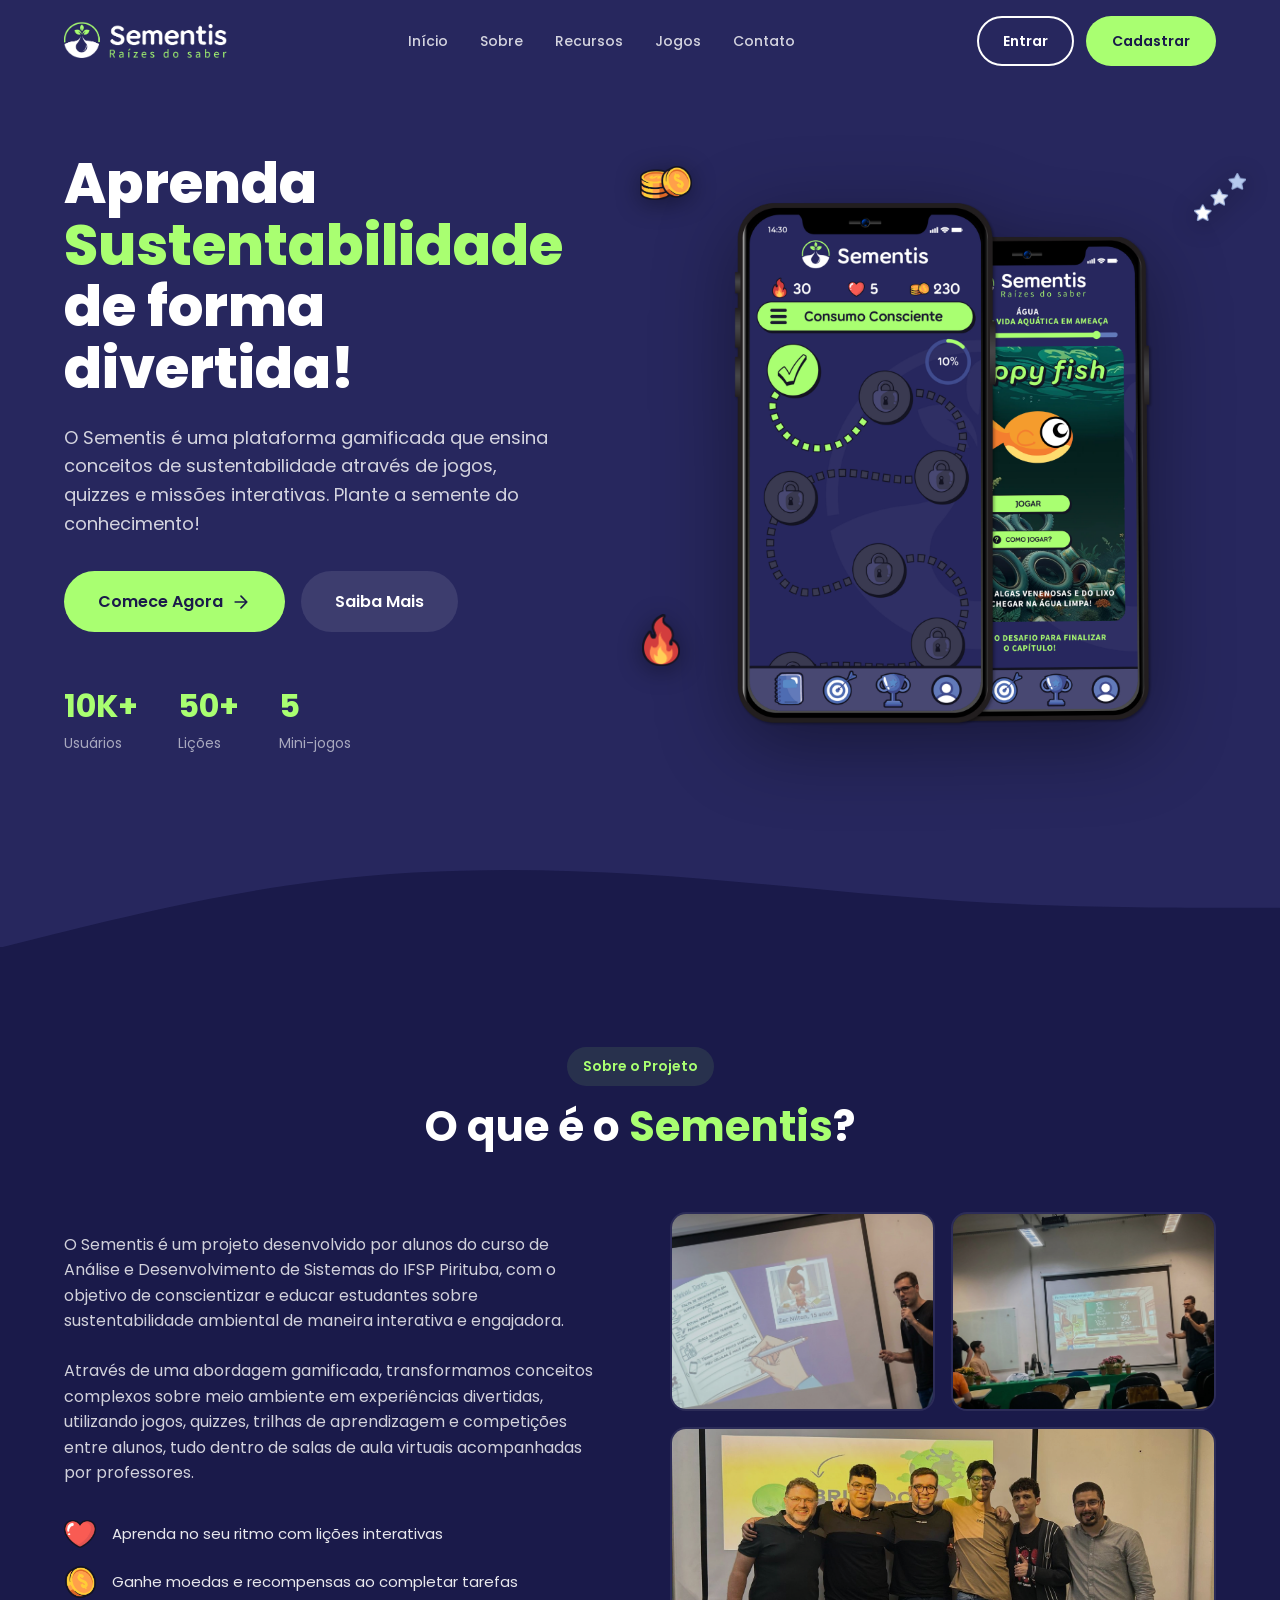
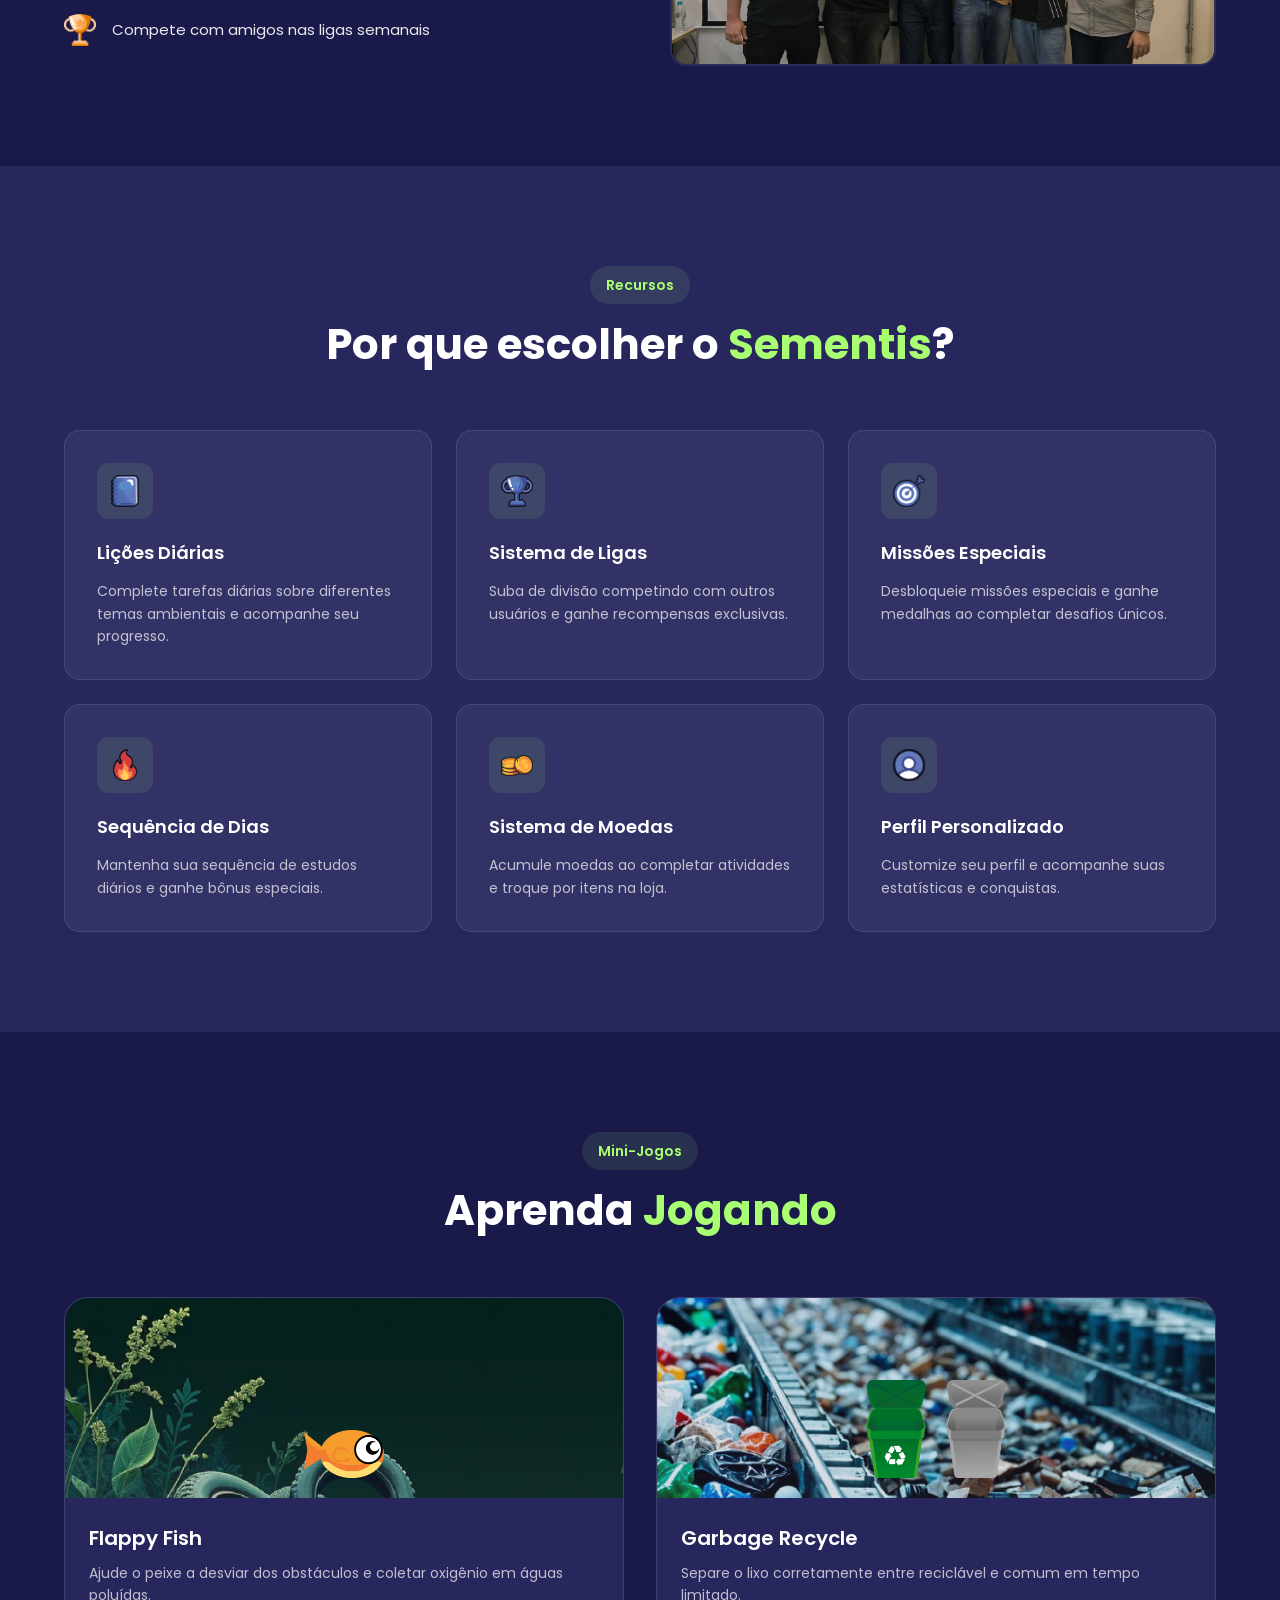
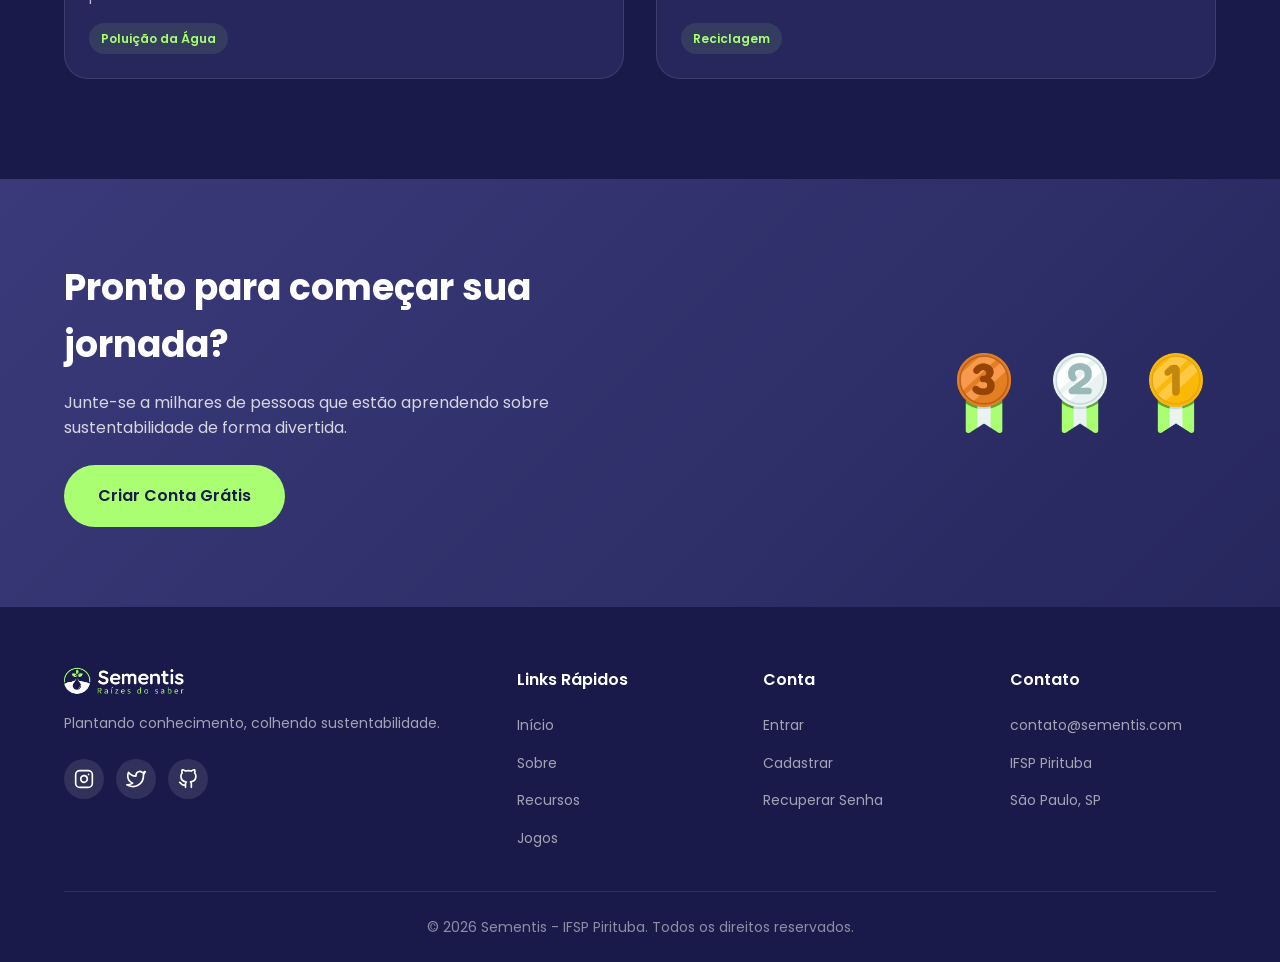
==== commit b27290ec: "arrumando o BOs" ====
--- a/index.html
+++ b/index.html
@@ -1,329 +1,334 @@
-<!DOCTYPE html>
-<html lang="pt-BR">
-<head>
-    <meta charset="UTF-8">
-    <meta name="viewport" content="width=device-width, initial-scale=1.0">
-    <title>Sementis - Aprenda sobre Sustentabilidade</title>
-    <link rel="stylesheet" href="css/styles.css">
-    <link rel="stylesheet" href="css/landing.css">
-    <link href="https://fonts.googleapis.com/css2?family=Poppins:wght@300;400;500;600;700;800&display=swap" rel="stylesheet">
-</head>
-<body>
-    <!-- Header -->
-    <header class="header">
-        <nav class="nav container">
-            <div class="nav__logo">
-                <img src="assets/brand/logo_sementis_branco.png" alt="Sementis Logo" class="nav__logo-img">
-            </div>
-            <ul class="nav__menu" id="navMenu">
-                <li><a href="#home" class="nav__link">Início</a></li>
-                <li><a href="#about" class="nav__link">Sobre</a></li>
-                <li><a href="#features" class="nav__link">Recursos</a></li>
-                <li><a href="#games" class="nav__link">Jogos</a></li>
-                <li><a href="#contact" class="nav__link">Contato</a></li>
-            </ul>
-            <div class="nav__actions">
-                <a href="login.html" class="btn btn--outline">Entrar</a>
-                <a href="login.html#register" class="btn btn--primary">Cadastrar</a>
-            </div>
-            <button class="nav__toggle" id="navToggle">
-                <span></span>
-                <span></span>
-                <span></span>
-            </button>
-        </nav>
-    </header>
-
-    <!-- Hero Section -->
-    <section class="hero" id="home">
-        <div class="hero__container container">
-            <div class="hero__content">
-                <h1 class="hero__title">
-                    Aprenda <span class="highlight">Sustentabilidade</span> de forma divertida!
-                </h1>
-                <p class="hero__description">
-                    O Sementis é uma plataforma gamificada que ensina conceitos de sustentabilidade 
-                    através de jogos, quizzes e missões interativas. Plante a semente do conhecimento!
-                </p>
-                <div class="hero__buttons">
-                    <a href="login.html#register" class="btn btn--primary btn--large">
-                        Comece Agora
-                        <svg xmlns="http://www.w3.org/2000/svg" width="20" height="20" viewBox="0 0 24 24" fill="none" stroke="currentColor" stroke-width="2" stroke-linecap="round" stroke-linejoin="round">
-                            <path d="M5 12h14M12 5l7 7-7 7"/>
-                        </svg>
-                    </a>
-                    <a href="#about" class="btn btn--ghost btn--large">Saiba Mais</a>
-                </div>
-                <div class="hero__stats">
-                    <div class="stat">
-                        <span class="stat__number">10K+</span>
-                        <span class="stat__label">Usuários</span>
-                    </div>
-                    <div class="stat">
-                        <span class="stat__number">50+</span>
-                        <span class="stat__label">Lições</span>
-                    </div>
-                    <div class="stat">
-                        <span class="stat__number">5</span>
-                        <span class="stat__label">Mini-jogos</span>
-                    </div>
-                </div>
-            </div>
-            <div class="hero__image">
-                <img src="assets/tela_celular.png" alt="Tela do App Sementis" class="hero__phone-img">
-                <div class="hero__floating">
-                    <img src="assets/icons/icone_moeda.png" alt="Moeda" class="floating-icon floating-icon--1">
-                    <img src="assets/icons/icone_experiencia_prata.png" alt="XP" class="floating-icon floating-icon--2">
-                    <img src="assets/icons/icone_sequencia_fogo.png" alt="Streak" class="floating-icon floating-icon--3">
-                </div>
-            </div>
-        </div>
-        <div class="hero__wave">
-            <svg viewBox="0 0 1440 120" fill="none" xmlns="http://www.w3.org/2000/svg">
-                <path d="M0 120L60 105C120 90 240 60 360 45C480 30 600 30 720 37.5C840 45 960 60 1080 67.5C1200 75 1320 75 1380 75L1440 75V120H1380C1320 120 1200 120 1080 120C960 120 840 120 720 120C600 120 480 120 360 120C240 120 120 120 60 120H0Z" fill="#1a1a4a"/>
-            </svg>
-        </div>
-    </section>
-
-    <!-- About Section -->
-    <section class="about" id="about">
-        <div class="container">
-            <div class="section__header">
-                <span class="section__tag">Sobre o Projeto</span>
-                <h2 class="section__title">O que é o <span class="highlight">Sementis</span>?</h2>
-            </div>
-            <div class="about__content">
-                <div class="about__text">
-                    <p>
-                        O Sementis é um projeto desenvolvido por alunos do curso de 
-                        Análise e Desenvolvimento de Sistemas do IFSP Pirituba, com o objetivo de 
-                        conscientizar e educar estudantes sobre sustentabilidade ambiental de maneira 
-                        interativa e engajadora.
-                    </p>
-                    <p>
-                        Através de uma abordagem gamificada, transformamos conceitos complexos sobre 
-                        meio ambiente em experiências divertidas, utilizando jogos, quizzes, trilhas de 
-                        aprendizagem e competições entre alunos, tudo dentro de salas de aula virtuais 
-                        acompanhadas por professores.
-                    </p>
-                    <ul class="about__list">
-                        <li>
-                            <img src="assets/icons/icone_vida.png" alt="✓" class="about__icon">
-                            <span>Aprenda no seu ritmo com lições interativas</span>
-                        </li>
-                        <li>
-                            <img src="assets/icons/icone_moeda_unica.png" alt="✓" class="about__icon">
-                            <span>Ganhe moedas e recompensas ao completar tarefas</span>
-                        </li>
-                        <li>
-                            <img src="assets/ligas/liga_trofeu_bronze.png" alt="✓" class="about__icon">
-                            <span>Compete com amigos nas ligas semanais</span>
-                        </li>
-                    </ul>
-                </div>
-                <div class="about__photos">
-                    <div class="about__photo about__photo--1">
-                        <img src="assets/presentation/3.jpeg" alt="Equipe Sementis">
-                    </div>
-                    <div class="about__photo about__photo--2">
-                        <img src="assets/presentation/2.jpeg" alt="Equipe Sementis">
-                    </div>
-                    <div class="about__photo about__photo--3">
-                        <img src="assets/presentation/1.jpeg" alt="Equipe Sementis">
-                    </div>
-                </div>
-            </div>
-        </div>
-    </section>
-
-    <!-- Features Section -->
-    <section class="features" id="features">
-        <div class="container">
-            <div class="section__header">
-                <span class="section__tag">Recursos</span>
-                <h2 class="section__title">Por que escolher o <span class="highlight">Sementis</span>?</h2>
-            </div>
-            <div class="features__grid">
-                <div class="feature-card">
-                    <div class="feature-card__icon">
-                        <img src="assets/icons/menu_rodape_tarefa.png" alt="Tarefas">
-                    </div>
-                    <h3 class="feature-card__title">Lições Diárias</h3>
-                    <p class="feature-card__description">
-                        Complete tarefas diárias sobre diferentes temas ambientais e acompanhe seu progresso.
-                    </p>
-                </div>
-                <div class="feature-card">
-                    <div class="feature-card__icon">
-                        <img src="assets/icons/menu_rodape_trofeu_liga.png" alt="Liga">
-                    </div>
-                    <h3 class="feature-card__title">Sistema de Ligas</h3>
-                    <p class="feature-card__description">
-                        Suba de divisão competindo com outros usuários e ganhe recompensas exclusivas.
-                    </p>
-                </div>
-                <div class="feature-card">
-                    <div class="feature-card__icon">
-                        <img src="assets/icons/menu_rodape_alvo.png" alt="Missões">
-                    </div>
-                    <h3 class="feature-card__title">Missões Especiais</h3>
-                    <p class="feature-card__description">
-                        Desbloqueie missões especiais e ganhe medalhas ao completar desafios únicos.
-                    </p>
-                </div>
-                <div class="feature-card">
-                    <div class="feature-card__icon">
-                        <img src="assets/icons/icone_sequencia_fogo.png" alt="Sequência">
-                    </div>
-                    <h3 class="feature-card__title">Sequência de Dias</h3>
-                    <p class="feature-card__description">
-                        Mantenha sua sequência de estudos diários e ganhe bônus especiais.
-                    </p>
-                </div>
-                <div class="feature-card">
-                    <div class="feature-card__icon">
-                        <img src="assets/icons/icone_moeda.png" alt="Moedas">
-                    </div>
-                    <h3 class="feature-card__title">Sistema de Moedas</h3>
-                    <p class="feature-card__description">
-                        Acumule moedas ao completar atividades e troque por itens na loja.
-                    </p>
-                </div>
-                <div class="feature-card">
-                    <div class="feature-card__icon">
-                        <img src="assets/icons/menu_rodape_usuario.png" alt="Perfil">
-                    </div>
-                    <h3 class="feature-card__title">Perfil Personalizado</h3>
-                    <p class="feature-card__description">
-                        Customize seu perfil e acompanhe suas estatísticas e conquistas.
-                    </p>
-                </div>
-            </div>
-        </div>
-    </section>
-
-    <!-- Games Section -->
-    <section class="games" id="games">
-        <div class="container">
-            <div class="section__header">
-                <span class="section__tag">Mini-Jogos</span>
-                <h2 class="section__title">Aprenda <span class="highlight">Jogando</span></h2>
-            </div>
-            <div class="games__grid">
-                <div class="game-card">
-                    <div class="game-card__image">
-                        <img src="assets/jogos/flappy-fish/jogo_flappy_fish_background.png" alt="Flappy Fish Background" class="game-card__bg">
-                        <img src="assets/jogos/flappy-fish/jogo_flappy_fish_peixe.png" alt="Flappy Fish" class="game-card__character">
-                    </div>
-                    <div class="game-card__content">
-                        <h3 class="game-card__title">Flappy Fish</h3>
-                        <p class="game-card__description">
-                            Ajude o peixe a desviar dos obstáculos e coletar oxigênio em águas poluídas.
-                        </p>
-                        <span class="game-card__tag">Poluição da Água</span>
-                    </div>
-                </div>
-                <div class="game-card">
-                    <div class="game-card__image">
-                        <img src="assets/jogos/garbage-recycle/jogo_garbage_recycle_background.png" alt="Garbage Recycle Background" class="game-card__bg">
-                        <div class="game-card__items">
-                            <img src="assets/jogos/garbage-recycle/jogo_garbage_recycle_cesto_lixo_reciclavel.png" alt="Lixeira Reciclável" class="game-card__bin">
-                            <img src="assets/jogos/garbage-recycle/jogo_garbage_recycle_cesto_lixo_comum.png" alt="Lixeira Comum" class="game-card__bin">
-                        </div>
-                    </div>
-                    <div class="game-card__content">
-                        <h3 class="game-card__title">Garbage Recycle</h3>
-                        <p class="game-card__description">
-                            Separe o lixo corretamente entre reciclável e comum em tempo limitado.
-                        </p>
-                        <span class="game-card__tag">Reciclagem</span>
-                    </div>
-                </div>
-            </div>
-        </div>
-    </section>
-
-    <!-- CTA Section -->
-    <section class="cta">
-        <div class="container">
-            <div class="cta__content">
-                <h2 class="cta__title">Pronto para começar sua jornada?</h2>
-                <p class="cta__description">
-                    Junte-se a milhares de pessoas que estão aprendendo sobre sustentabilidade de forma divertida.
-                </p>
-                <a href="login.html#register" class="btn btn--primary btn--large">
-                    Criar Conta Grátis
-                </a>
-            </div>
-            <div class="cta__badges">
-                <img src="assets/ligas/liga_medalha_bronze.png" alt="Bronze" class="cta__badge">
-                <img src="assets/ligas/liga_medalha_prata.png" alt="Prata" class="cta__badge">
-                <img src="assets/ligas/liga_medalha_ouro.png" alt="Ouro" class="cta__badge">
-            </div>
-        </div>
-    </section>
-
-    <!-- Footer -->
-    <footer class="footer" id="contact">
-        <div class="container">
-            <div class="footer__grid">
-                <div class="footer__brand">
-                    <img src="assets/brand/logo_sementis_branco.png" alt="Sementis" class="footer__logo">
-                    <p class="footer__description">
-                        Plantando conhecimento, colhendo sustentabilidade.
-                    </p>
-                    <div class="footer__social">
-                        <a href="#" class="social-link" aria-label="Instagram">
-                            <svg xmlns="http://www.w3.org/2000/svg" width="20" height="20" viewBox="0 0 24 24" fill="none" stroke="currentColor" stroke-width="2" stroke-linecap="round" stroke-linejoin="round">
-                                <rect x="2" y="2" width="20" height="20" rx="5" ry="5"/>
-                                <path d="M16 11.37A4 4 0 1 1 12.63 8 4 4 0 0 1 16 11.37z"/>
-                                <line x1="17.5" y1="6.5" x2="17.51" y2="6.5"/>
-                            </svg>
-                        </a>
-                        <a href="#" class="social-link" aria-label="Twitter">
-                            <svg xmlns="http://www.w3.org/2000/svg" width="20" height="20" viewBox="0 0 24 24" fill="none" stroke="currentColor" stroke-width="2" stroke-linecap="round" stroke-linejoin="round">
-                                <path d="M23 3a10.9 10.9 0 0 1-3.14 1.53 4.48 4.48 0 0 0-7.86 3v1A10.66 10.66 0 0 1 3 4s-4 9 5 13a11.64 11.64 0 0 1-7 2c9 5 20 0 20-11.5a4.5 4.5 0 0 0-.08-.83A7.72 7.72 0 0 0 23 3z"/>
-                            </svg>
-                        </a>
-                        <a href="#" class="social-link" aria-label="GitHub">
-                            <svg xmlns="http://www.w3.org/2000/svg" width="20" height="20" viewBox="0 0 24 24" fill="none" stroke="currentColor" stroke-width="2" stroke-linecap="round" stroke-linejoin="round">
-                                <path d="M9 19c-5 1.5-5-2.5-7-3m14 6v-3.87a3.37 3.37 0 0 0-.94-2.61c3.14-.35 6.44-1.54 6.44-7A5.44 5.44 0 0 0 20 4.77 5.07 5.07 0 0 0 19.91 1S18.73.65 16 2.48a13.38 13.38 0 0 0-7 0C6.27.65 5.09 1 5.09 1A5.07 5.07 0 0 0 5 4.77a5.44 5.44 0 0 0-1.5 3.78c0 5.42 3.3 6.61 6.44 7A3.37 3.37 0 0 0 9 18.13V22"/>
-                            </svg>
-                        </a>
-                    </div>
-                </div>
-                <div class="footer__links">
-                    <h4>Links Rápidos</h4>
-                    <ul>
-                        <li><a href="#home">Início</a></li>
-                        <li><a href="#about">Sobre</a></li>
-                        <li><a href="#features">Recursos</a></li>
-                        <li><a href="#games">Jogos</a></li>
-                    </ul>
-                </div>
-                <div class="footer__links">
-                    <h4>Conta</h4>
-                    <ul>
-                        <li><a href="login.html">Entrar</a></li>
-                        <li><a href="login.html#register">Cadastrar</a></li>
-                        <li><a href="#">Recuperar Senha</a></li>
-                    </ul>
-                </div>
-                <div class="footer__links">
-                    <h4>Contato</h4>
-                    <ul>
-                        <li><a href="mailto:contato@sementis.com">contato@sementis.com</a></li>
-                        <li><a href="#">IFSP Pirituba</a></li>
-                        <li><a href="#">São Paulo, SP</a></li>
-                    </ul>
-                </div>
-            </div>
-            <div class="footer__bottom">
-                <p>&copy; 2026 Sementis - IFSP Pirituba. Todos os direitos reservados.</p>
-            </div>
-        </div>
-    </footer>
-
-    <script src="js/main.js"></script>
-</body>
-</html>
+<!DOCTYPE html>
+<html lang="pt-BR">
+<head>
+    <meta charset="UTF-8">
+    <meta name="viewport" content="width=device-width, initial-scale=1.0">
+    <meta name="theme-color" content="#1a1a4a">
+    <meta name="application-name" content="Sementis">
+    <link rel="manifest" href="pwa/manifest.webmanifest">
+    <link rel="icon" href="assets/icons/pwa-icon.svg" type="image/svg+xml">
+    <title>Sementis - Aprenda sobre Sustentabilidade</title>
+    <link rel="stylesheet" href="css/styles.css">
+    <link rel="stylesheet" href="css/landing.css">
+    <link href="https://fonts.googleapis.com/css2?family=Poppins:wght@300;400;500;600;700;800&display=swap" rel="stylesheet">
+</head>
+<body>
+    <!-- Header -->
+    <header class="header">
+        <nav class="nav container">
+            <div class="nav__logo">
+                <img src="assets/brand/logo_sementis_branco.png" alt="Sementis Logo" class="nav__logo-img">
+            </div>
+            <ul class="nav__menu" id="navMenu">
+                <li><a href="#home" class="nav__link">Início</a></li>
+                <li><a href="#about" class="nav__link">Sobre</a></li>
+                <li><a href="#features" class="nav__link">Recursos</a></li>
+                <li><a href="#games" class="nav__link">Jogos</a></li>
+                <li><a href="#contact" class="nav__link">Contato</a></li>
+            </ul>
+            <div class="nav__actions">
+                <a href="login.html" class="btn btn--outline">Entrar</a>
+                <a href="login.html#register" class="btn btn--primary">Cadastrar</a>
+            </div>
+            <button class="nav__toggle" id="navToggle">
+                <span></span>
+                <span></span>
+                <span></span>
+            </button>
+        </nav>
+    </header>
+
+    <!-- Hero Section -->
+    <section class="hero" id="home">
+        <div class="hero__container container">
+            <div class="hero__content">
+                <h1 class="hero__title">
+                    Aprenda <span class="highlight">Sustentabilidade</span> de forma divertida!
+                </h1>
+                <p class="hero__description">
+                    O Sementis é uma plataforma gamificada que ensina conceitos de sustentabilidade 
+                    através de jogos, quizzes e missões interativas. Plante a semente do conhecimento!
+                </p>
+                <div class="hero__buttons">
+                    <a href="login.html#register" class="btn btn--primary btn--large">
+                        Comece Agora
+                        <svg xmlns="http://www.w3.org/2000/svg" width="20" height="20" viewBox="0 0 24 24" fill="none" stroke="currentColor" stroke-width="2" stroke-linecap="round" stroke-linejoin="round">
+                            <path d="M5 12h14M12 5l7 7-7 7"/>
+                        </svg>
+                    </a>
+                    <a href="#about" class="btn btn--ghost btn--large">Saiba Mais</a>
+                </div>
+                <div class="hero__stats">
+                    <div class="stat">
+                        <span class="stat__number">10K+</span>
+                        <span class="stat__label">Usuários</span>
+                    </div>
+                    <div class="stat">
+                        <span class="stat__number">50+</span>
+                        <span class="stat__label">Lições</span>
+                    </div>
+                    <div class="stat">
+                        <span class="stat__number">5</span>
+                        <span class="stat__label">Mini-jogos</span>
+                    </div>
+                </div>
+            </div>
+            <div class="hero__image">
+                <img src="assets/tela_celular.png" alt="Tela do App Sementis" class="hero__phone-img">
+                <div class="hero__floating">
+                    <img src="assets/icons/icone_moeda.png" alt="Moeda" class="floating-icon floating-icon--1">
+                    <img src="assets/icons/icone_experiencia_prata.png" alt="XP" class="floating-icon floating-icon--2">
+                    <img src="assets/icons/icone_sequencia_fogo.png" alt="Streak" class="floating-icon floating-icon--3">
+                </div>
+            </div>
+        </div>
+        <div class="hero__wave">
+            <svg viewBox="0 0 1440 120" fill="none" xmlns="http://www.w3.org/2000/svg">
+                <path d="M0 120L60 105C120 90 240 60 360 45C480 30 600 30 720 37.5C840 45 960 60 1080 67.5C1200 75 1320 75 1380 75L1440 75V120H1380C1320 120 1200 120 1080 120C960 120 840 120 720 120C600 120 480 120 360 120C240 120 120 120 60 120H0Z" fill="#1a1a4a"/>
+            </svg>
+        </div>
+    </section>
+
+    <!-- About Section -->
+    <section class="about" id="about">
+        <div class="container">
+            <div class="section__header">
+                <span class="section__tag">Sobre o Projeto</span>
+                <h2 class="section__title">O que é o <span class="highlight">Sementis</span>?</h2>
+            </div>
+            <div class="about__content">
+                <div class="about__text">
+                    <p>
+                        O Sementis é um projeto desenvolvido por alunos do curso de 
+                        Análise e Desenvolvimento de Sistemas do IFSP Pirituba, com o objetivo de 
+                        conscientizar e educar estudantes sobre sustentabilidade ambiental de maneira 
+                        interativa e engajadora.
+                    </p>
+                    <p>
+                        Através de uma abordagem gamificada, transformamos conceitos complexos sobre 
+                        meio ambiente em experiências divertidas, utilizando jogos, quizzes, trilhas de 
+                        aprendizagem e competições entre alunos, tudo dentro de salas de aula virtuais 
+                        acompanhadas por professores.
+                    </p>
+                    <ul class="about__list">
+                        <li>
+                            <img src="assets/icons/icone_vida.png" alt="✓" class="about__icon">
+                            <span>Aprenda no seu ritmo com lições interativas</span>
+                        </li>
+                        <li>
+                            <img src="assets/icons/icone_moeda_unica.png" alt="✓" class="about__icon">
+                            <span>Ganhe moedas e recompensas ao completar tarefas</span>
+                        </li>
+                        <li>
+                            <img src="assets/ligas/liga_trofeu_bronze.png" alt="✓" class="about__icon">
+                            <span>Compete com amigos nas ligas semanais</span>
+                        </li>
+                    </ul>
+                </div>
+                <div class="about__photos">
+                    <div class="about__photo about__photo--1">
+                        <img src="assets/presentation/3.jpeg" alt="Equipe Sementis">
+                    </div>
+                    <div class="about__photo about__photo--2">
+                        <img src="assets/presentation/2.jpeg" alt="Equipe Sementis">
+                    </div>
+                    <div class="about__photo about__photo--3">
+                        <img src="assets/presentation/1.jpeg" alt="Equipe Sementis">
+                    </div>
+                </div>
+            </div>
+        </div>
+    </section>
+
+    <!-- Features Section -->
+    <section class="features" id="features">
+        <div class="container">
+            <div class="section__header">
+                <span class="section__tag">Recursos</span>
+                <h2 class="section__title">Por que escolher o <span class="highlight">Sementis</span>?</h2>
+            </div>
+            <div class="features__grid">
+                <div class="feature-card">
+                    <div class="feature-card__icon">
+                        <img src="assets/icons/menu_rodape_tarefa.png" alt="Tarefas">
+                    </div>
+                    <h3 class="feature-card__title">Lições Diárias</h3>
+                    <p class="feature-card__description">
+                        Complete tarefas diárias sobre diferentes temas ambientais e acompanhe seu progresso.
+                    </p>
+                </div>
+                <div class="feature-card">
+                    <div class="feature-card__icon">
+                        <img src="assets/icons/menu_rodape_trofeu_liga.png" alt="Liga">
+                    </div>
+                    <h3 class="feature-card__title">Sistema de Ligas</h3>
+                    <p class="feature-card__description">
+                        Suba de divisão competindo com outros usuários e ganhe recompensas exclusivas.
+                    </p>
+                </div>
+                <div class="feature-card">
+                    <div class="feature-card__icon">
+                        <img src="assets/icons/menu_rodape_alvo.png" alt="Missões">
+                    </div>
+                    <h3 class="feature-card__title">Missões Especiais</h3>
+                    <p class="feature-card__description">
+                        Desbloqueie missões especiais e ganhe medalhas ao completar desafios únicos.
+                    </p>
+                </div>
+                <div class="feature-card">
+                    <div class="feature-card__icon">
+                        <img src="assets/icons/icone_sequencia_fogo.png" alt="Sequência">
+                    </div>
+                    <h3 class="feature-card__title">Sequência de Dias</h3>
+                    <p class="feature-card__description">
+                        Mantenha sua sequência de estudos diários e ganhe bônus especiais.
+                    </p>
+                </div>
+                <div class="feature-card">
+                    <div class="feature-card__icon">
+                        <img src="assets/icons/icone_moeda.png" alt="Moedas">
+                    </div>
+                    <h3 class="feature-card__title">Sistema de Moedas</h3>
+                    <p class="feature-card__description">
+                        Acumule moedas ao completar atividades e troque por itens na loja.
+                    </p>
+                </div>
+                <div class="feature-card">
+                    <div class="feature-card__icon">
+                        <img src="assets/icons/menu_rodape_usuario.png" alt="Perfil">
+                    </div>
+                    <h3 class="feature-card__title">Perfil Personalizado</h3>
+                    <p class="feature-card__description">
+                        Customize seu perfil e acompanhe suas estatísticas e conquistas.
+                    </p>
+                </div>
+            </div>
+        </div>
+    </section>
+
+    <!-- Games Section -->
+    <section class="games" id="games">
+        <div class="container">
+            <div class="section__header">
+                <span class="section__tag">Mini-Jogos</span>
+                <h2 class="section__title">Aprenda <span class="highlight">Jogando</span></h2>
+            </div>
+            <div class="games__grid">
+                <div class="game-card">
+                    <div class="game-card__image">
+                        <img src="assets/jogos/flappy-fish/jogo_flappy_fish_background.png" alt="Flappy Fish Background" class="game-card__bg">
+                        <img src="assets/jogos/flappy-fish/jogo_flappy_fish_peixe.png" alt="Flappy Fish" class="game-card__character">
+                    </div>
+                    <div class="game-card__content">
+                        <h3 class="game-card__title">Flappy Fish</h3>
+                        <p class="game-card__description">
+                            Ajude o peixe a desviar dos obstáculos e coletar oxigênio em águas poluídas.
+                        </p>
+                        <span class="game-card__tag">Poluição da Água</span>
+                    </div>
+                </div>
+                <div class="game-card">
+                    <div class="game-card__image">
+                        <img src="assets/jogos/garbage-recycle/jogo_garbage_recycle_background.png" alt="Garbage Recycle Background" class="game-card__bg">
+                        <div class="game-card__items">
+                            <img src="assets/jogos/garbage-recycle/jogo_garbage_recycle_cesto_lixo_reciclavel.png" alt="Lixeira Reciclável" class="game-card__bin">
+                            <img src="assets/jogos/garbage-recycle/jogo_garbage_recycle_cesto_lixo_comum.png" alt="Lixeira Comum" class="game-card__bin">
+                        </div>
+                    </div>
+                    <div class="game-card__content">
+                        <h3 class="game-card__title">Garbage Recycle</h3>
+                        <p class="game-card__description">
+                            Separe o lixo corretamente entre reciclável e comum em tempo limitado.
+                        </p>
+                        <span class="game-card__tag">Reciclagem</span>
+                    </div>
+                </div>
+            </div>
+        </div>
+    </section>
+
+    <!-- CTA Section -->
+    <section class="cta">
+        <div class="container">
+            <div class="cta__content">
+                <h2 class="cta__title">Pronto para começar sua jornada?</h2>
+                <p class="cta__description">
+                    Junte-se a milhares de pessoas que estão aprendendo sobre sustentabilidade de forma divertida.
+                </p>
+                <a href="login.html#register" class="btn btn--primary btn--large">
+                    Criar Conta Grátis
+                </a>
+            </div>
+            <div class="cta__badges">
+                <img src="assets/ligas/liga_medalha_bronze.png" alt="Bronze" class="cta__badge">
+                <img src="assets/ligas/liga_medalha_prata.png" alt="Prata" class="cta__badge">
+                <img src="assets/ligas/liga_medalha_ouro.png" alt="Ouro" class="cta__badge">
+            </div>
+        </div>
+    </section>
+
+    <!-- Footer -->
+    <footer class="footer" id="contact">
+        <div class="container">
+            <div class="footer__grid">
+                <div class="footer__brand">
+                    <img src="assets/brand/logo_sementis_branco.png" alt="Sementis" class="footer__logo">
+                    <p class="footer__description">
+                        Plantando conhecimento, colhendo sustentabilidade.
+                    </p>
+                    <div class="footer__social">
+                        <a href="#" class="social-link" aria-label="Instagram">
+                            <svg xmlns="http://www.w3.org/2000/svg" width="20" height="20" viewBox="0 0 24 24" fill="none" stroke="currentColor" stroke-width="2" stroke-linecap="round" stroke-linejoin="round">
+                                <rect x="2" y="2" width="20" height="20" rx="5" ry="5"/>
+                                <path d="M16 11.37A4 4 0 1 1 12.63 8 4 4 0 0 1 16 11.37z"/>
+                                <line x1="17.5" y1="6.5" x2="17.51" y2="6.5"/>
+                            </svg>
+                        </a>
+                        <a href="#" class="social-link" aria-label="Twitter">
+                            <svg xmlns="http://www.w3.org/2000/svg" width="20" height="20" viewBox="0 0 24 24" fill="none" stroke="currentColor" stroke-width="2" stroke-linecap="round" stroke-linejoin="round">
+                                <path d="M23 3a10.9 10.9 0 0 1-3.14 1.53 4.48 4.48 0 0 0-7.86 3v1A10.66 10.66 0 0 1 3 4s-4 9 5 13a11.64 11.64 0 0 1-7 2c9 5 20 0 20-11.5a4.5 4.5 0 0 0-.08-.83A7.72 7.72 0 0 0 23 3z"/>
+                            </svg>
+                        </a>
+                        <a href="#" class="social-link" aria-label="GitHub">
+                            <svg xmlns="http://www.w3.org/2000/svg" width="20" height="20" viewBox="0 0 24 24" fill="none" stroke="currentColor" stroke-width="2" stroke-linecap="round" stroke-linejoin="round">
+                                <path d="M9 19c-5 1.5-5-2.5-7-3m14 6v-3.87a3.37 3.37 0 0 0-.94-2.61c3.14-.35 6.44-1.54 6.44-7A5.44 5.44 0 0 0 20 4.77 5.07 5.07 0 0 0 19.91 1S18.73.65 16 2.48a13.38 13.38 0 0 0-7 0C6.27.65 5.09 1 5.09 1A5.07 5.07 0 0 0 5 4.77a5.44 5.44 0 0 0-1.5 3.78c0 5.42 3.3 6.61 6.44 7A3.37 3.37 0 0 0 9 18.13V22"/>
+                            </svg>
+                        </a>
+                    </div>
+                </div>
+                <div class="footer__links">
+                    <h4>Links Rápidos</h4>
+                    <ul>
+                        <li><a href="#home">Início</a></li>
+                        <li><a href="#about">Sobre</a></li>
+                        <li><a href="#features">Recursos</a></li>
+                        <li><a href="#games">Jogos</a></li>
+                    </ul>
+                </div>
+                <div class="footer__links">
+                    <h4>Conta</h4>
+                    <ul>
+                        <li><a href="login.html">Entrar</a></li>
+                        <li><a href="login.html#register">Cadastrar</a></li>
+                        <li><a href="#">Recuperar Senha</a></li>
+                    </ul>
+                </div>
+                <div class="footer__links">
+                    <h4>Contato</h4>
+                    <ul>
+                        <li><a href="mailto:contato@sementis.com">contato@sementis.com</a></li>
+                        <li><a href="#">IFSP Pirituba</a></li>
+                        <li><a href="#">São Paulo, SP</a></li>
+                    </ul>
+                </div>
+            </div>
+            <div class="footer__bottom">
+                <p>&copy; 2026 Sementis - IFSP Pirituba. Todos os direitos reservados.</p>
+            </div>
+        </div>
+    </footer>
+
+    <script src="pwa/pwa-register.js"></script>
+    <script src="js/main.js"></script>
+</body>
+</html>
--- a/css/styles.css
+++ b/css/styles.css
@@ -1,241 +1,241 @@
-/* ===== CSS Variables ===== */
-:root {
-    --color-primary: #27275e;
-    --color-primary-dark: #1a1a4a;
-    --color-primary-light: #3a3a7a;
-    --color-accent: #a9ff71;
-    --color-accent-dark: #8ce05a;
-    --color-accent-light: #c4ff9e;
-    
-    --color-white: #ffffff;
-    --color-gray-100: #f7f7f9;
-    --color-gray-200: #e9e9ed;
-    --color-gray-300: #d1d1d9;
-    --color-gray-400: #9999a5;
-    --color-gray-500: #6b6b78;
-    --color-gray-600: #4a4a55;
-    --color-gray-700: #2d2d35;
-    --color-black: #0a0a0f;
-    
-    --color-success: #10b981;
-    --color-warning: #f59e0b;
-    --color-error: #ef4444;
-    
-    --font-family: 'Poppins', -apple-system, BlinkMacSystemFont, 'Segoe UI', Roboto, sans-serif;
-    
-    --shadow-sm: 0 1px 2px rgba(0, 0, 0, 0.05);
-    --shadow-md: 0 4px 6px -1px rgba(0, 0, 0, 0.1), 0 2px 4px -1px rgba(0, 0, 0, 0.06);
-    --shadow-lg: 0 10px 15px -3px rgba(0, 0, 0, 0.1), 0 4px 6px -2px rgba(0, 0, 0, 0.05);
-    --shadow-xl: 0 20px 25px -5px rgba(0, 0, 0, 0.1), 0 10px 10px -5px rgba(0, 0, 0, 0.04);
-    --shadow-glow: 0 0 20px rgba(169, 255, 113, 0.3);
-    
-    --radius-sm: 8px;
-    --radius-md: 12px;
-    --radius-lg: 16px;
-    --radius-xl: 24px;
-    --radius-full: 9999px;
-    
-    --transition-fast: 150ms ease;
-    --transition-base: 300ms ease;
-    --transition-slow: 500ms ease;
-}
-
-/* ===== Reset & Base ===== */
-*,
-*::before,
-*::after {
-    margin: 0;
-    padding: 0;
-    box-sizing: border-box;
-}
-
-html {
-    scroll-behavior: smooth;
-}
-
-body {
-    font-family: var(--font-family);
-    font-size: 16px;
-    line-height: 1.6;
-    color: var(--color-white);
-    background-color: var(--color-primary);
-    -webkit-font-smoothing: antialiased;
-    -moz-osx-font-smoothing: grayscale;
-}
-
-img {
-    max-width: 100%;
-    height: auto;
-    display: block;
-}
-
-a {
-    text-decoration: none;
-    color: inherit;
-    transition: color var(--transition-fast);
-}
-
-ul {
-    list-style: none;
-}
-
-button {
-    font-family: inherit;
-    cursor: pointer;
-    border: none;
-    background: none;
-}
-
-input {
-    font-family: inherit;
-    border: none;
-    outline: none;
-}
-
-/* ===== Container ===== */
-.container {
-    width: 100%;
-    max-width: 1200px;
-    margin: 0 auto;
-    padding: 0 24px;
-}
-
-/* ===== Buttons ===== */
-.btn {
-    display: inline-flex;
-    align-items: center;
-    justify-content: center;
-    gap: 8px;
-    padding: 12px 24px;
-    font-size: 14px;
-    font-weight: 600;
-    border-radius: var(--radius-full);
-    transition: all var(--transition-base);
-    cursor: pointer;
-    border: 2px solid transparent;
-}
-
-.btn--primary {
-    background: var(--color-accent);
-    color: var(--color-primary-dark);
-}
-
-.btn--primary:hover {
-    background: var(--color-accent-dark);
-    box-shadow: var(--shadow-glow);
-    transform: translateY(-2px);
-}
-
-.btn--outline {
-    background: transparent;
-    border-color: var(--color-white);
-    color: var(--color-white);
-}
-
-.btn--outline:hover {
-    background: var(--color-white);
-    color: var(--color-primary);
-}
-
-.btn--ghost {
-    background: rgba(255, 255, 255, 0.1);
-    color: var(--color-white);
-    border-color: transparent;
-}
-
-.btn--ghost:hover {
-    background: rgba(255, 255, 255, 0.2);
-}
-
-.btn--large {
-    padding: 16px 32px;
-    font-size: 16px;
-}
-
-.btn--full {
-    width: 100%;
-}
-
-/* ===== Section Styling ===== */
-.section__header {
-    text-align: center;
-    margin-bottom: 60px;
-}
-
-.section__tag {
-    display: inline-block;
-    padding: 8px 16px;
-    background: rgba(169, 255, 113, 0.1);
-    color: var(--color-accent);
-    font-size: 14px;
-    font-weight: 600;
-    border-radius: var(--radius-full);
-    margin-bottom: 16px;
-}
-
-.section__title {
-    font-size: clamp(28px, 5vw, 42px);
-    font-weight: 700;
-    line-height: 1.2;
-}
-
-.highlight {
-    color: var(--color-accent);
-}
-
-/* ===== Animations ===== */
-@keyframes float {
-    0%, 100% {
-        transform: translateY(0);
-    }
-    50% {
-        transform: translateY(-10px);
-    }
-}
-
-@keyframes pulse {
-    0%, 100% {
-        opacity: 1;
-    }
-    50% {
-        opacity: 0.5;
-    }
-}
-
-@keyframes slideUp {
-    from {
-        opacity: 0;
-        transform: translateY(30px);
-    }
-    to {
-        opacity: 1;
-        transform: translateY(0);
-    }
-}
-
-@keyframes fadeIn {
-    from {
-        opacity: 0;
-    }
-    to {
-        opacity: 1;
-    }
-}
-
-/* ===== Scrollbar ===== */
-::-webkit-scrollbar {
-    width: 8px;
-}
-
-::-webkit-scrollbar-track {
-    background: var(--color-primary-dark);
-}
-
-::-webkit-scrollbar-thumb {
-    background: var(--color-primary-light);
-    border-radius: var(--radius-full);
-}
-
-::-webkit-scrollbar-thumb:hover {
-    background: var(--color-gray-500);
-}
+/* ===== CSS Variables ===== */
+:root {
+    --color-primary: #27275e;
+    --color-primary-dark: #1a1a4a;
+    --color-primary-light: #3a3a7a;
+    --color-accent: #a9ff71;
+    --color-accent-dark: #8ce05a;
+    --color-accent-light: #c4ff9e;
+    
+    --color-white: #ffffff;
+    --color-gray-100: #f7f7f9;
+    --color-gray-200: #e9e9ed;
+    --color-gray-300: #d1d1d9;
+    --color-gray-400: #9999a5;
+    --color-gray-500: #6b6b78;
+    --color-gray-600: #4a4a55;
+    --color-gray-700: #2d2d35;
+    --color-black: #0a0a0f;
+    
+    --color-success: #10b981;
+    --color-warning: #f59e0b;
+    --color-error: #ef4444;
+    
+    --font-family: 'Poppins', -apple-system, BlinkMacSystemFont, 'Segoe UI', Roboto, sans-serif;
+    
+    --shadow-sm: 0 1px 2px rgba(0, 0, 0, 0.05);
+    --shadow-md: 0 4px 6px -1px rgba(0, 0, 0, 0.1), 0 2px 4px -1px rgba(0, 0, 0, 0.06);
+    --shadow-lg: 0 10px 15px -3px rgba(0, 0, 0, 0.1), 0 4px 6px -2px rgba(0, 0, 0, 0.05);
+    --shadow-xl: 0 20px 25px -5px rgba(0, 0, 0, 0.1), 0 10px 10px -5px rgba(0, 0, 0, 0.04);
+    --shadow-glow: 0 0 20px rgba(169, 255, 113, 0.3);
+    
+    --radius-sm: 8px;
+    --radius-md: 12px;
+    --radius-lg: 16px;
+    --radius-xl: 24px;
+    --radius-full: 9999px;
+    
+    --transition-fast: 150ms ease;
+    --transition-base: 300ms ease;
+    --transition-slow: 500ms ease;
+}
+
+/* ===== Reset & Base ===== */
+*,
+*::before,
+*::after {
+    margin: 0;
+    padding: 0;
+    box-sizing: border-box;
+}
+
+html {
+    scroll-behavior: smooth;
+}
+
+body {
+    font-family: var(--font-family);
+    font-size: 16px;
+    line-height: 1.6;
+    color: var(--color-white);
+    background-color: var(--color-primary);
+    -webkit-font-smoothing: antialiased;
+    -moz-osx-font-smoothing: grayscale;
+}
+
+img {
+    max-width: 100%;
+    height: auto;
+    display: block;
+}
+
+a {
+    text-decoration: none;
+    color: inherit;
+    transition: color var(--transition-fast);
+}
+
+ul {
+    list-style: none;
+}
+
+button {
+    font-family: inherit;
+    cursor: pointer;
+    border: none;
+    background: none;
+}
+
+input {
+    font-family: inherit;
+    border: none;
+    outline: none;
+}
+
+/* ===== Container ===== */
+.container {
+    width: 100%;
+    max-width: 1200px;
+    margin: 0 auto;
+    padding: 0 24px;
+}
+
+/* ===== Buttons ===== */
+.btn {
+    display: inline-flex;
+    align-items: center;
+    justify-content: center;
+    gap: 8px;
+    padding: 12px 24px;
+    font-size: 14px;
+    font-weight: 600;
+    border-radius: var(--radius-full);
+    transition: all var(--transition-base);
+    cursor: pointer;
+    border: 2px solid transparent;
+}
+
+.btn--primary {
+    background: var(--color-accent);
+    color: var(--color-primary-dark);
+}
+
+.btn--primary:hover {
+    background: var(--color-accent-dark);
+    box-shadow: var(--shadow-glow);
+    transform: translateY(-2px);
+}
+
+.btn--outline {
+    background: transparent;
+    border-color: var(--color-white);
+    color: var(--color-white);
+}
+
+.btn--outline:hover {
+    background: var(--color-white);
+    color: var(--color-primary);
+}
+
+.btn--ghost {
+    background: rgba(255, 255, 255, 0.1);
+    color: var(--color-white);
+    border-color: transparent;
+}
+
+.btn--ghost:hover {
+    background: rgba(255, 255, 255, 0.2);
+}
+
+.btn--large {
+    padding: 16px 32px;
+    font-size: 16px;
+}
+
+.btn--full {
+    width: 100%;
+}
+
+/* ===== Section Styling ===== */
+.section__header {
+    text-align: center;
+    margin-bottom: 60px;
+}
+
+.section__tag {
+    display: inline-block;
+    padding: 8px 16px;
+    background: rgba(169, 255, 113, 0.1);
+    color: var(--color-accent);
+    font-size: 14px;
+    font-weight: 600;
+    border-radius: var(--radius-full);
+    margin-bottom: 16px;
+}
+
+.section__title {
+    font-size: clamp(28px, 5vw, 42px);
+    font-weight: 700;
+    line-height: 1.2;
+}
+
+.highlight {
+    color: var(--color-accent);
+}
+
+/* ===== Animations ===== */
+@keyframes float {
+    0%, 100% {
+        transform: translateY(0);
+    }
+    50% {
+        transform: translateY(-10px);
+    }
+}
+
+@keyframes pulse {
+    0%, 100% {
+        opacity: 1;
+    }
+    50% {
+        opacity: 0.5;
+    }
+}
+
+@keyframes slideUp {
+    from {
+        opacity: 0;
+        transform: translateY(30px);
+    }
+    to {
+        opacity: 1;
+        transform: translateY(0);
+    }
+}
+
+@keyframes fadeIn {
+    from {
+        opacity: 0;
+    }
+    to {
+        opacity: 1;
+    }
+}
+
+/* ===== Scrollbar ===== */
+::-webkit-scrollbar {
+    width: 8px;
+}
+
+::-webkit-scrollbar-track {
+    background: var(--color-primary-dark);
+}
+
+::-webkit-scrollbar-thumb {
+    background: var(--color-primary-light);
+    border-radius: var(--radius-full);
+}
+
+::-webkit-scrollbar-thumb:hover {
+    background: var(--color-gray-500);
+}
--- a/css/landing.css
+++ b/css/landing.css
@@ -1,721 +1,721 @@
-/* ===== Header & Navigation ===== */
-.header {
-    position: fixed;
-    top: 0;
-    left: 0;
-    right: 0;
-    z-index: 1000;
-    padding: 16px 0;
-    transition: all var(--transition-base);
-}
-
-.header.scrolled {
-    background: rgba(39, 39, 94, 0.95);
-    backdrop-filter: blur(10px);
-    box-shadow: var(--shadow-lg);
-}
-
-.nav {
-    display: flex;
-    align-items: center;
-    justify-content: space-between;
-}
-
-.nav__logo-img {
-    height: 40px;
-    width: auto;
-}
-
-.nav__menu {
-    display: flex;
-    align-items: center;
-    gap: 32px;
-}
-
-.nav__link {
-    font-size: 14px;
-    font-weight: 500;
-    color: rgba(255, 255, 255, 0.8);
-    position: relative;
-}
-
-.nav__link::after {
-    content: '';
-    position: absolute;
-    bottom: -4px;
-    left: 0;
-    width: 0;
-    height: 2px;
-    background: var(--color-accent);
-    transition: width var(--transition-base);
-}
-
-.nav__link:hover {
-    color: var(--color-white);
-}
-
-.nav__link:hover::after {
-    width: 100%;
-}
-
-.nav__actions {
-    display: flex;
-    align-items: center;
-    gap: 12px;
-}
-
-.nav__toggle {
-    display: none;
-    flex-direction: column;
-    gap: 5px;
-    padding: 8px;
-}
-
-.nav__toggle span {
-    display: block;
-    width: 24px;
-    height: 2px;
-    background: var(--color-white);
-    transition: all var(--transition-base);
-}
-
-/* ===== Hero Section ===== */
-.hero {
-    min-height: 100vh;
-    display: flex;
-    align-items: center;
-    padding-top: 100px;
-    padding-bottom: 140px;
-    position: relative;
-    overflow: hidden;
-}
-
-.hero__container {
-    display: grid;
-    grid-template-columns: 1fr 1fr;
-    gap: 60px;
-    align-items: center;
-    position: relative;
-    z-index: 2;
-}
-
-.hero__title {
-    font-size: clamp(36px, 5vw, 56px);
-    font-weight: 800;
-    line-height: 1.1;
-    margin-bottom: 24px;
-}
-
-.hero__description {
-    font-size: 18px;
-    color: rgba(255, 255, 255, 0.8);
-    margin-bottom: 32px;
-    max-width: 500px;
-}
-
-.hero__buttons {
-    display: flex;
-    gap: 16px;
-    margin-bottom: 48px;
-}
-
-.hero__stats {
-    display: flex;
-    gap: 40px;
-}
-
-.stat {
-    display: flex;
-    flex-direction: column;
-}
-
-.stat__number {
-    font-size: 32px;
-    font-weight: 700;
-    color: var(--color-accent);
-}
-
-.stat__label {
-    font-size: 14px;
-    color: rgba(255, 255, 255, 0.6);
-}
-
-/* Hero Image/Phone */
-.hero__image {
-    position: relative;
-    display: flex;
-    justify-content: center;
-}
-
-.hero__phone-img {
-    width: 500px;
-    height: auto;
-    filter: drop-shadow(0 20px 40px rgba(0, 0, 0, 0.4));
-    animation: slideUp 0.6s ease forwards;
-    position: relative;
-    z-index: 1;
-    transition: transform 0.4s ease, filter 0.4s ease;
-}
-
-.hero__phone-img:hover {
-    transform: scale(1.05);
-    filter: drop-shadow(0 25px 50px rgba(0, 0, 0, 0.4)) drop-shadow(0 0 40px rgba(169, 255, 113, 0.4));
-    animation: shake 0.5s ease;
-}
-
-@keyframes shake {
-    0%, 100% { transform: scale(1.05) rotate(0deg); }
-    20% { transform: scale(1.05) rotate(-2deg); }
-    40% { transform: scale(1.05) rotate(2deg); }
-    60% { transform: scale(1.05) rotate(-1.5deg); }
-    80% { transform: scale(1.05) rotate(1deg); }
-}
-
-/* Floating Icons */
-.hero__floating {
-    position: absolute;
-    inset: 0;
-    pointer-events: none;
-}
-
-.floating-icon {
-    position: absolute;
-    width: 52px;
-    height: 52px;
-    object-fit: contain;
-    animation: float 3s ease-in-out infinite;
-    filter: drop-shadow(0 4px 12px rgba(0,0,0,0.4));
-    z-index: 2;
-}
-
-.floating-icon--1 {
-    top: 8%;
-    left: -30px;
-    animation-delay: 0s;
-}
-
-.floating-icon--2 {
-    top: 10%;
-    right: -30px;
-    animation-delay: 0.5s;
-}
-
-.floating-icon--3 {
-    bottom: 20%;
-    left: -35px;
-    animation-delay: 1s;
-}
-
-/* Hero Wave */
-.hero__wave {
-    position: absolute;
-    bottom: 0;
-    left: 0;
-    right: 0;
-    z-index: 1;
-}
-
-.hero__wave svg {
-    display: block;
-    width: 100%;
-}
-
-/* ===== About Section ===== */
-.about {
-    padding: 100px 0;
-    background: var(--color-primary-dark);
-}
-
-.about__content {
-    display: grid;
-    grid-template-columns: 1fr 1fr;
-    gap: 60px;
-    align-items: center;
-}
-
-.about__text {
-    max-width: 540px;
-}
-
-.about__text p {
-    color: rgba(255, 255, 255, 0.8);
-    margin-bottom: 24px;
-    font-size: 16px;
-}
-
-.about__list {
-    display: flex;
-    flex-direction: column;
-    gap: 16px;
-    margin-top: 32px;
-}
-
-.about__list li {
-    display: flex;
-    align-items: center;
-    gap: 16px;
-}
-
-.about__icon {
-    width: 32px;
-    height: 32px;
-    object-fit: contain;
-}
-
-.about__list span {
-    font-size: 15px;
-    color: rgba(255, 255, 255, 0.9);
-}
-
-.about__photos {
-    display: grid;
-    grid-template-columns: 1fr 1fr;
-    gap: 16px;
-}
-
-.about__photo {
-    border-radius: var(--radius-lg);
-    overflow: hidden;
-    border: 2px solid rgba(255, 255, 255, 0.08);
-    transition: transform 0.4s ease, border-color 0.4s ease;
-}
-
-.about__photo img {
-    width: 100%;
-    height: 100%;
-    object-fit: cover;
-    display: block;
-    transition: transform 0.4s ease, filter 0.4s ease;
-    filter: brightness(0.85);
-}
-
-.about__photo--1,
-.about__photo--2 {
-    aspect-ratio: 4 / 3;
-}
-
-.about__photo:hover {
-    border-color: var(--color-accent);
-    transform: translateY(-4px);
-}
-
-.about__photo:hover img {
-    transform: scale(1.05);
-    filter: brightness(1);
-}
-
-.about__photo--3 {
-    grid-column: span 2;
-    aspect-ratio: 16 / 7;
-}
-
-/* ===== Features Section ===== */
-.features {
-    padding: 100px 0;
-    background: var(--color-primary);
-}
-
-.features__grid {
-    display: grid;
-    grid-template-columns: repeat(3, 1fr);
-    gap: 24px;
-}
-
-.feature-card {
-    background: rgba(255, 255, 255, 0.05);
-    border: 1px solid rgba(255, 255, 255, 0.1);
-    border-radius: var(--radius-lg);
-    padding: 32px;
-    transition: all var(--transition-base);
-}
-
-.feature-card:hover {
-    background: rgba(255, 255, 255, 0.08);
-    transform: translateY(-5px);
-    box-shadow: var(--shadow-lg);
-}
-
-.feature-card__icon {
-    width: 56px;
-    height: 56px;
-    background: rgba(169, 255, 113, 0.1);
-    border-radius: var(--radius-md);
-    display: flex;
-    align-items: center;
-    justify-content: center;
-    margin-bottom: 20px;
-}
-
-.feature-card__icon img {
-    width: 32px;
-    height: 32px;
-    object-fit: contain;
-}
-
-.feature-card__title {
-    font-size: 18px;
-    font-weight: 600;
-    margin-bottom: 12px;
-}
-
-.feature-card__description {
-    font-size: 14px;
-    color: rgba(255, 255, 255, 0.7);
-    line-height: 1.6;
-}
-
-/* ===== Games Section ===== */
-.games {
-    padding: 100px 0;
-    background: var(--color-primary-dark);
-}
-
-.games__grid {
-    display: grid;
-    grid-template-columns: repeat(2, 1fr);
-    gap: 32px;
-}
-
-.game-card {
-    background: var(--color-primary);
-    border-radius: var(--radius-xl);
-    overflow: hidden;
-    transition: all var(--transition-base);
-    border: 1px solid rgba(255, 255, 255, 0.1);
-}
-
-.game-card:hover {
-    transform: translateY(-5px);
-    box-shadow: var(--shadow-xl);
-}
-
-.game-card__image {
-    position: relative;
-    height: 200px;
-    overflow: hidden;
-}
-
-.game-card__bg {
-    width: 100%;
-    height: 100%;
-    object-fit: cover;
-}
-
-.game-card__character {
-    position: absolute;
-    bottom: 20px;
-    left: 50%;
-    transform: translateX(-50%);
-    width: 80px;
-    height: auto;
-    animation: float 2s ease-in-out infinite;
-}
-
-.game-card__items {
-    position: absolute;
-    bottom: 20px;
-    left: 50%;
-    transform: translateX(-50%);
-    display: flex;
-    gap: 20px;
-}
-
-.game-card__bin {
-    width: 60px;
-    height: auto;
-}
-
-.game-card__content {
-    padding: 24px;
-}
-
-.game-card__title {
-    font-size: 20px;
-    font-weight: 600;
-    margin-bottom: 8px;
-}
-
-.game-card__description {
-    font-size: 14px;
-    color: rgba(255, 255, 255, 0.7);
-    margin-bottom: 16px;
-}
-
-.game-card__tag {
-    display: inline-block;
-    padding: 6px 12px;
-    background: rgba(169, 255, 113, 0.1);
-    color: var(--color-accent);
-    font-size: 12px;
-    font-weight: 600;
-    border-radius: var(--radius-full);
-}
-
-/* ===== CTA Section ===== */
-.cta {
-    padding: 80px 0;
-    background: linear-gradient(135deg, var(--color-primary-light), var(--color-primary));
-    position: relative;
-    overflow: hidden;
-}
-
-.cta .container {
-    display: flex;
-    align-items: center;
-    justify-content: space-between;
-    gap: 40px;
-}
-
-.cta__content {
-    max-width: 500px;
-}
-
-.cta__title {
-    font-size: clamp(24px, 4vw, 36px);
-    font-weight: 700;
-    margin-bottom: 16px;
-}
-
-.cta__description {
-    font-size: 16px;
-    color: rgba(255, 255, 255, 0.8);
-    margin-bottom: 24px;
-}
-
-.cta__badges {
-    display: flex;
-    gap: 16px;
-}
-
-.cta__badge {
-    width: 80px;
-    height: 80px;
-    object-fit: contain;
-    animation: float 3s ease-in-out infinite;
-}
-
-.cta__badge:nth-child(2) { animation-delay: 0.3s; }
-.cta__badge:nth-child(3) { animation-delay: 0.6s; }
-
-/* ===== Footer ===== */
-.footer {
-    padding: 60px 0 24px;
-    background: var(--color-primary-dark);
-}
-
-.footer__grid {
-    display: grid;
-    grid-template-columns: 2fr 1fr 1fr 1fr;
-    gap: 40px;
-    margin-bottom: 40px;
-}
-
-.footer__logo {
-    width: 120px;
-    margin-bottom: 16px;
-}
-
-.footer__description {
-    color: rgba(255, 255, 255, 0.6);
-    font-size: 14px;
-    margin-bottom: 24px;
-}
-
-.footer__social {
-    display: flex;
-    gap: 12px;
-}
-
-.social-link {
-    width: 40px;
-    height: 40px;
-    background: rgba(255, 255, 255, 0.1);
-    border-radius: var(--radius-full);
-    display: flex;
-    align-items: center;
-    justify-content: center;
-    transition: all var(--transition-base);
-}
-
-.social-link:hover {
-    background: var(--color-accent);
-    color: var(--color-primary-dark);
-}
-
-.footer__links h4 {
-    font-size: 16px;
-    font-weight: 600;
-    margin-bottom: 20px;
-}
-
-.footer__links ul {
-    display: flex;
-    flex-direction: column;
-    gap: 12px;
-}
-
-.footer__links a {
-    font-size: 14px;
-    color: rgba(255, 255, 255, 0.6);
-    transition: color var(--transition-fast);
-}
-
-.footer__links a:hover {
-    color: var(--color-accent);
-}
-
-.footer__bottom {
-    padding-top: 24px;
-    border-top: 1px solid rgba(255, 255, 255, 0.1);
-    text-align: center;
-}
-
-.footer__bottom p {
-    font-size: 14px;
-    color: rgba(255, 255, 255, 0.5);
-}
-
-/* ===== Responsive ===== */
-@media (max-width: 1024px) {
-    .hero__container {
-        grid-template-columns: 1fr;
-        text-align: center;
-    }
-
-    .hero__content {
-        order: 1;
-    }
-
-    .hero__image {
-        order: 0;
-        margin-bottom: 40px;
-    }
-
-    .hero__description {
-        margin: 0 auto 32px;
-    }
-
-    .hero__buttons {
-        justify-content: center;
-    }
-
-    .hero__stats {
-        justify-content: center;
-    }
-
-    .about__content {
-        grid-template-columns: 1fr;
-        text-align: center;
-    }
-
-    .about__text {
-        max-width: 100%;
-    }
-
-    .about__list li {
-        justify-content: center;
-    }
-
-    .about__photos {
-        max-width: 500px;
-        margin: 0 auto;
-    }
-
-    .features__grid {
-        grid-template-columns: repeat(2, 1fr);
-    }
-
-    .footer__grid {
-        grid-template-columns: repeat(2, 1fr);
-    }
-}
-
-@media (max-width: 768px) {
-    .nav__menu,
-    .nav__actions {
-        display: none;
-    }
-
-    .nav__toggle {
-        display: flex;
-    }
-
-    .nav__menu.active {
-        display: flex;
-        flex-direction: column;
-        position: absolute;
-        top: 100%;
-        left: 0;
-        right: 0;
-        background: var(--color-primary-dark);
-        padding: 24px;
-        gap: 16px;
-    }
-
-    .nav__actions.active {
-        display: flex;
-        flex-direction: column;
-        position: absolute;
-        top: calc(100% + 200px);
-        left: 0;
-        right: 0;
-        background: var(--color-primary-dark);
-        padding: 24px;
-        gap: 12px;
-    }
-
-    .hero__phone-img {
-        width: 400px;
-    }
-
-    .features__grid {
-        grid-template-columns: 1fr;
-    }
-
-    .games__grid {
-        grid-template-columns: 1fr;
-    }
-
-    .cta .container {
-        flex-direction: column;
-        text-align: center;
-    }
-
-    .footer__grid {
-        grid-template-columns: 1fr;
-        text-align: center;
-    }
-
-    .footer__social {
-        justify-content: center;
-    }
-
-    .about__photos {
-        grid-template-columns: 1fr;
-    }
-
-    .about__photo--1,
-    .about__photo--2 {
-        aspect-ratio: 16 / 9;
-    }
-
-    .about__photo--3 {
-        grid-column: span 1;
-        aspect-ratio: 16 / 9;
-    }
-}
-
-@media (max-width: 480px) {
-    .hero__buttons {
-        flex-direction: column;
-    }
-
-    .hero__stats {
-        flex-direction: column;
-        gap: 24px;
-    }
-
-    .hero__phone-img {
-        width: 300px;
-    }
-}
+/* ===== Header & Navigation ===== */
+.header {
+    position: fixed;
+    top: 0;
+    left: 0;
+    right: 0;
+    z-index: 1000;
+    padding: 16px 0;
+    transition: all var(--transition-base);
+}
+
+.header.scrolled {
+    background: rgba(39, 39, 94, 0.95);
+    backdrop-filter: blur(10px);
+    box-shadow: var(--shadow-lg);
+}
+
+.nav {
+    display: flex;
+    align-items: center;
+    justify-content: space-between;
+}
+
+.nav__logo-img {
+    height: 40px;
+    width: auto;
+}
+
+.nav__menu {
+    display: flex;
+    align-items: center;
+    gap: 32px;
+}
+
+.nav__link {
+    font-size: 14px;
+    font-weight: 500;
+    color: rgba(255, 255, 255, 0.8);
+    position: relative;
+}
+
+.nav__link::after {
+    content: '';
+    position: absolute;
+    bottom: -4px;
+    left: 0;
+    width: 0;
+    height: 2px;
+    background: var(--color-accent);
+    transition: width var(--transition-base);
+}
+
+.nav__link:hover {
+    color: var(--color-white);
+}
+
+.nav__link:hover::after {
+    width: 100%;
+}
+
+.nav__actions {
+    display: flex;
+    align-items: center;
+    gap: 12px;
+}
+
+.nav__toggle {
+    display: none;
+    flex-direction: column;
+    gap: 5px;
+    padding: 8px;
+}
+
+.nav__toggle span {
+    display: block;
+    width: 24px;
+    height: 2px;
+    background: var(--color-white);
+    transition: all var(--transition-base);
+}
+
+/* ===== Hero Section ===== */
+.hero {
+    min-height: 100vh;
+    display: flex;
+    align-items: center;
+    padding-top: 100px;
+    padding-bottom: 140px;
+    position: relative;
+    overflow: hidden;
+}
+
+.hero__container {
+    display: grid;
+    grid-template-columns: 1fr 1fr;
+    gap: 60px;
+    align-items: center;
+    position: relative;
+    z-index: 2;
+}
+
+.hero__title {
+    font-size: clamp(36px, 5vw, 56px);
+    font-weight: 800;
+    line-height: 1.1;
+    margin-bottom: 24px;
+}
+
+.hero__description {
+    font-size: 18px;
+    color: rgba(255, 255, 255, 0.8);
+    margin-bottom: 32px;
+    max-width: 500px;
+}
+
+.hero__buttons {
+    display: flex;
+    gap: 16px;
+    margin-bottom: 48px;
+}
+
+.hero__stats {
+    display: flex;
+    gap: 40px;
+}
+
+.stat {
+    display: flex;
+    flex-direction: column;
+}
+
+.stat__number {
+    font-size: 32px;
+    font-weight: 700;
+    color: var(--color-accent);
+}
+
+.stat__label {
+    font-size: 14px;
+    color: rgba(255, 255, 255, 0.6);
+}
+
+/* Hero Image/Phone */
+.hero__image {
+    position: relative;
+    display: flex;
+    justify-content: center;
+}
+
+.hero__phone-img {
+    width: 500px;
+    height: auto;
+    filter: drop-shadow(0 20px 40px rgba(0, 0, 0, 0.4));
+    animation: slideUp 0.6s ease forwards;
+    position: relative;
+    z-index: 1;
+    transition: transform 0.4s ease, filter 0.4s ease;
+}
+
+.hero__phone-img:hover {
+    transform: scale(1.05);
+    filter: drop-shadow(0 25px 50px rgba(0, 0, 0, 0.4)) drop-shadow(0 0 40px rgba(169, 255, 113, 0.4));
+    animation: shake 0.5s ease;
+}
+
+@keyframes shake {
+    0%, 100% { transform: scale(1.05) rotate(0deg); }
+    20% { transform: scale(1.05) rotate(-2deg); }
+    40% { transform: scale(1.05) rotate(2deg); }
+    60% { transform: scale(1.05) rotate(-1.5deg); }
+    80% { transform: scale(1.05) rotate(1deg); }
+}
+
+/* Floating Icons */
+.hero__floating {
+    position: absolute;
+    inset: 0;
+    pointer-events: none;
+}
+
+.floating-icon {
+    position: absolute;
+    width: 52px;
+    height: 52px;
+    object-fit: contain;
+    animation: float 3s ease-in-out infinite;
+    filter: drop-shadow(0 4px 12px rgba(0,0,0,0.4));
+    z-index: 2;
+}
+
+.floating-icon--1 {
+    top: 8%;
+    left: -30px;
+    animation-delay: 0s;
+}
+
+.floating-icon--2 {
+    top: 10%;
+    right: -30px;
+    animation-delay: 0.5s;
+}
+
+.floating-icon--3 {
+    bottom: 20%;
+    left: -35px;
+    animation-delay: 1s;
+}
+
+/* Hero Wave */
+.hero__wave {
+    position: absolute;
+    bottom: 0;
+    left: 0;
+    right: 0;
+    z-index: 1;
+}
+
+.hero__wave svg {
+    display: block;
+    width: 100%;
+}
+
+/* ===== About Section ===== */
+.about {
+    padding: 100px 0;
+    background: var(--color-primary-dark);
+}
+
+.about__content {
+    display: grid;
+    grid-template-columns: 1fr 1fr;
+    gap: 60px;
+    align-items: center;
+}
+
+.about__text {
+    max-width: 540px;
+}
+
+.about__text p {
+    color: rgba(255, 255, 255, 0.8);
+    margin-bottom: 24px;
+    font-size: 16px;
+}
+
+.about__list {
+    display: flex;
+    flex-direction: column;
+    gap: 16px;
+    margin-top: 32px;
+}
+
+.about__list li {
+    display: flex;
+    align-items: center;
+    gap: 16px;
+}
+
+.about__icon {
+    width: 32px;
+    height: 32px;
+    object-fit: contain;
+}
+
+.about__list span {
+    font-size: 15px;
+    color: rgba(255, 255, 255, 0.9);
+}
+
+.about__photos {
+    display: grid;
+    grid-template-columns: 1fr 1fr;
+    gap: 16px;
+}
+
+.about__photo {
+    border-radius: var(--radius-lg);
+    overflow: hidden;
+    border: 2px solid rgba(255, 255, 255, 0.08);
+    transition: transform 0.4s ease, border-color 0.4s ease;
+}
+
+.about__photo img {
+    width: 100%;
+    height: 100%;
+    object-fit: cover;
+    display: block;
+    transition: transform 0.4s ease, filter 0.4s ease;
+    filter: brightness(0.85);
+}
+
+.about__photo--1,
+.about__photo--2 {
+    aspect-ratio: 4 / 3;
+}
+
+.about__photo:hover {
+    border-color: var(--color-accent);
+    transform: translateY(-4px);
+}
+
+.about__photo:hover img {
+    transform: scale(1.05);
+    filter: brightness(1);
+}
+
+.about__photo--3 {
+    grid-column: span 2;
+    aspect-ratio: 16 / 7;
+}
+
+/* ===== Features Section ===== */
+.features {
+    padding: 100px 0;
+    background: var(--color-primary);
+}
+
+.features__grid {
+    display: grid;
+    grid-template-columns: repeat(3, 1fr);
+    gap: 24px;
+}
+
+.feature-card {
+    background: rgba(255, 255, 255, 0.05);
+    border: 1px solid rgba(255, 255, 255, 0.1);
+    border-radius: var(--radius-lg);
+    padding: 32px;
+    transition: all var(--transition-base);
+}
+
+.feature-card:hover {
+    background: rgba(255, 255, 255, 0.08);
+    transform: translateY(-5px);
+    box-shadow: var(--shadow-lg);
+}
+
+.feature-card__icon {
+    width: 56px;
+    height: 56px;
+    background: rgba(169, 255, 113, 0.1);
+    border-radius: var(--radius-md);
+    display: flex;
+    align-items: center;
+    justify-content: center;
+    margin-bottom: 20px;
+}
+
+.feature-card__icon img {
+    width: 32px;
+    height: 32px;
+    object-fit: contain;
+}
+
+.feature-card__title {
+    font-size: 18px;
+    font-weight: 600;
+    margin-bottom: 12px;
+}
+
+.feature-card__description {
+    font-size: 14px;
+    color: rgba(255, 255, 255, 0.7);
+    line-height: 1.6;
+}
+
+/* ===== Games Section ===== */
+.games {
+    padding: 100px 0;
+    background: var(--color-primary-dark);
+}
+
+.games__grid {
+    display: grid;
+    grid-template-columns: repeat(2, 1fr);
+    gap: 32px;
+}
+
+.game-card {
+    background: var(--color-primary);
+    border-radius: var(--radius-xl);
+    overflow: hidden;
+    transition: all var(--transition-base);
+    border: 1px solid rgba(255, 255, 255, 0.1);
+}
+
+.game-card:hover {
+    transform: translateY(-5px);
+    box-shadow: var(--shadow-xl);
+}
+
+.game-card__image {
+    position: relative;
+    height: 200px;
+    overflow: hidden;
+}
+
+.game-card__bg {
+    width: 100%;
+    height: 100%;
+    object-fit: cover;
+}
+
+.game-card__character {
+    position: absolute;
+    bottom: 20px;
+    left: 50%;
+    transform: translateX(-50%);
+    width: 80px;
+    height: auto;
+    animation: float 2s ease-in-out infinite;
+}
+
+.game-card__items {
+    position: absolute;
+    bottom: 20px;
+    left: 50%;
+    transform: translateX(-50%);
+    display: flex;
+    gap: 20px;
+}
+
+.game-card__bin {
+    width: 60px;
+    height: auto;
+}
+
+.game-card__content {
+    padding: 24px;
+}
+
+.game-card__title {
+    font-size: 20px;
+    font-weight: 600;
+    margin-bottom: 8px;
+}
+
+.game-card__description {
+    font-size: 14px;
+    color: rgba(255, 255, 255, 0.7);
+    margin-bottom: 16px;
+}
+
+.game-card__tag {
+    display: inline-block;
+    padding: 6px 12px;
+    background: rgba(169, 255, 113, 0.1);
+    color: var(--color-accent);
+    font-size: 12px;
+    font-weight: 600;
+    border-radius: var(--radius-full);
+}
+
+/* ===== CTA Section ===== */
+.cta {
+    padding: 80px 0;
+    background: linear-gradient(135deg, var(--color-primary-light), var(--color-primary));
+    position: relative;
+    overflow: hidden;
+}
+
+.cta .container {
+    display: flex;
+    align-items: center;
+    justify-content: space-between;
+    gap: 40px;
+}
+
+.cta__content {
+    max-width: 500px;
+}
+
+.cta__title {
+    font-size: clamp(24px, 4vw, 36px);
+    font-weight: 700;
+    margin-bottom: 16px;
+}
+
+.cta__description {
+    font-size: 16px;
+    color: rgba(255, 255, 255, 0.8);
+    margin-bottom: 24px;
+}
+
+.cta__badges {
+    display: flex;
+    gap: 16px;
+}
+
+.cta__badge {
+    width: 80px;
+    height: 80px;
+    object-fit: contain;
+    animation: float 3s ease-in-out infinite;
+}
+
+.cta__badge:nth-child(2) { animation-delay: 0.3s; }
+.cta__badge:nth-child(3) { animation-delay: 0.6s; }
+
+/* ===== Footer ===== */
+.footer {
+    padding: 60px 0 24px;
+    background: var(--color-primary-dark);
+}
+
+.footer__grid {
+    display: grid;
+    grid-template-columns: 2fr 1fr 1fr 1fr;
+    gap: 40px;
+    margin-bottom: 40px;
+}
+
+.footer__logo {
+    width: 120px;
+    margin-bottom: 16px;
+}
+
+.footer__description {
+    color: rgba(255, 255, 255, 0.6);
+    font-size: 14px;
+    margin-bottom: 24px;
+}
+
+.footer__social {
+    display: flex;
+    gap: 12px;
+}
+
+.social-link {
+    width: 40px;
+    height: 40px;
+    background: rgba(255, 255, 255, 0.1);
+    border-radius: var(--radius-full);
+    display: flex;
+    align-items: center;
+    justify-content: center;
+    transition: all var(--transition-base);
+}
+
+.social-link:hover {
+    background: var(--color-accent);
+    color: var(--color-primary-dark);
+}
+
+.footer__links h4 {
+    font-size: 16px;
+    font-weight: 600;
+    margin-bottom: 20px;
+}
+
+.footer__links ul {
+    display: flex;
+    flex-direction: column;
+    gap: 12px;
+}
+
+.footer__links a {
+    font-size: 14px;
+    color: rgba(255, 255, 255, 0.6);
+    transition: color var(--transition-fast);
+}
+
+.footer__links a:hover {
+    color: var(--color-accent);
+}
+
+.footer__bottom {
+    padding-top: 24px;
+    border-top: 1px solid rgba(255, 255, 255, 0.1);
+    text-align: center;
+}
+
+.footer__bottom p {
+    font-size: 14px;
+    color: rgba(255, 255, 255, 0.5);
+}
+
+/* ===== Responsive ===== */
+@media (max-width: 1024px) {
+    .hero__container {
+        grid-template-columns: 1fr;
+        text-align: center;
+    }
+
+    .hero__content {
+        order: 1;
+    }
+
+    .hero__image {
+        order: 0;
+        margin-bottom: 40px;
+    }
+
+    .hero__description {
+        margin: 0 auto 32px;
+    }
+
+    .hero__buttons {
+        justify-content: center;
+    }
+
+    .hero__stats {
+        justify-content: center;
+    }
+
+    .about__content {
+        grid-template-columns: 1fr;
+        text-align: center;
+    }
+
+    .about__text {
+        max-width: 100%;
+    }
+
+    .about__list li {
+        justify-content: center;
+    }
+
+    .about__photos {
+        max-width: 500px;
+        margin: 0 auto;
+    }
+
+    .features__grid {
+        grid-template-columns: repeat(2, 1fr);
+    }
+
+    .footer__grid {
+        grid-template-columns: repeat(2, 1fr);
+    }
+}
+
+@media (max-width: 768px) {
+    .nav__menu,
+    .nav__actions {
+        display: none;
+    }
+
+    .nav__toggle {
+        display: flex;
+    }
+
+    .nav__menu.active {
+        display: flex;
+        flex-direction: column;
+        position: absolute;
+        top: 100%;
+        left: 0;
+        right: 0;
+        background: var(--color-primary-dark);
+        padding: 24px;
+        gap: 16px;
+    }
+
+    .nav__actions.active {
+        display: flex;
+        flex-direction: column;
+        position: absolute;
+        top: calc(100% + 200px);
+        left: 0;
+        right: 0;
+        background: var(--color-primary-dark);
+        padding: 24px;
+        gap: 12px;
+    }
+
+    .hero__phone-img {
+        width: 400px;
+    }
+
+    .features__grid {
+        grid-template-columns: 1fr;
+    }
+
+    .games__grid {
+        grid-template-columns: 1fr;
+    }
+
+    .cta .container {
+        flex-direction: column;
+        text-align: center;
+    }
+
+    .footer__grid {
+        grid-template-columns: 1fr;
+        text-align: center;
+    }
+
+    .footer__social {
+        justify-content: center;
+    }
+
+    .about__photos {
+        grid-template-columns: 1fr;
+    }
+
+    .about__photo--1,
+    .about__photo--2 {
+        aspect-ratio: 16 / 9;
+    }
+
+    .about__photo--3 {
+        grid-column: span 1;
+        aspect-ratio: 16 / 9;
+    }
+}
+
+@media (max-width: 480px) {
+    .hero__buttons {
+        flex-direction: column;
+    }
+
+    .hero__stats {
+        flex-direction: column;
+        gap: 24px;
+    }
+
+    .hero__phone-img {
+        width: 300px;
+    }
+}
